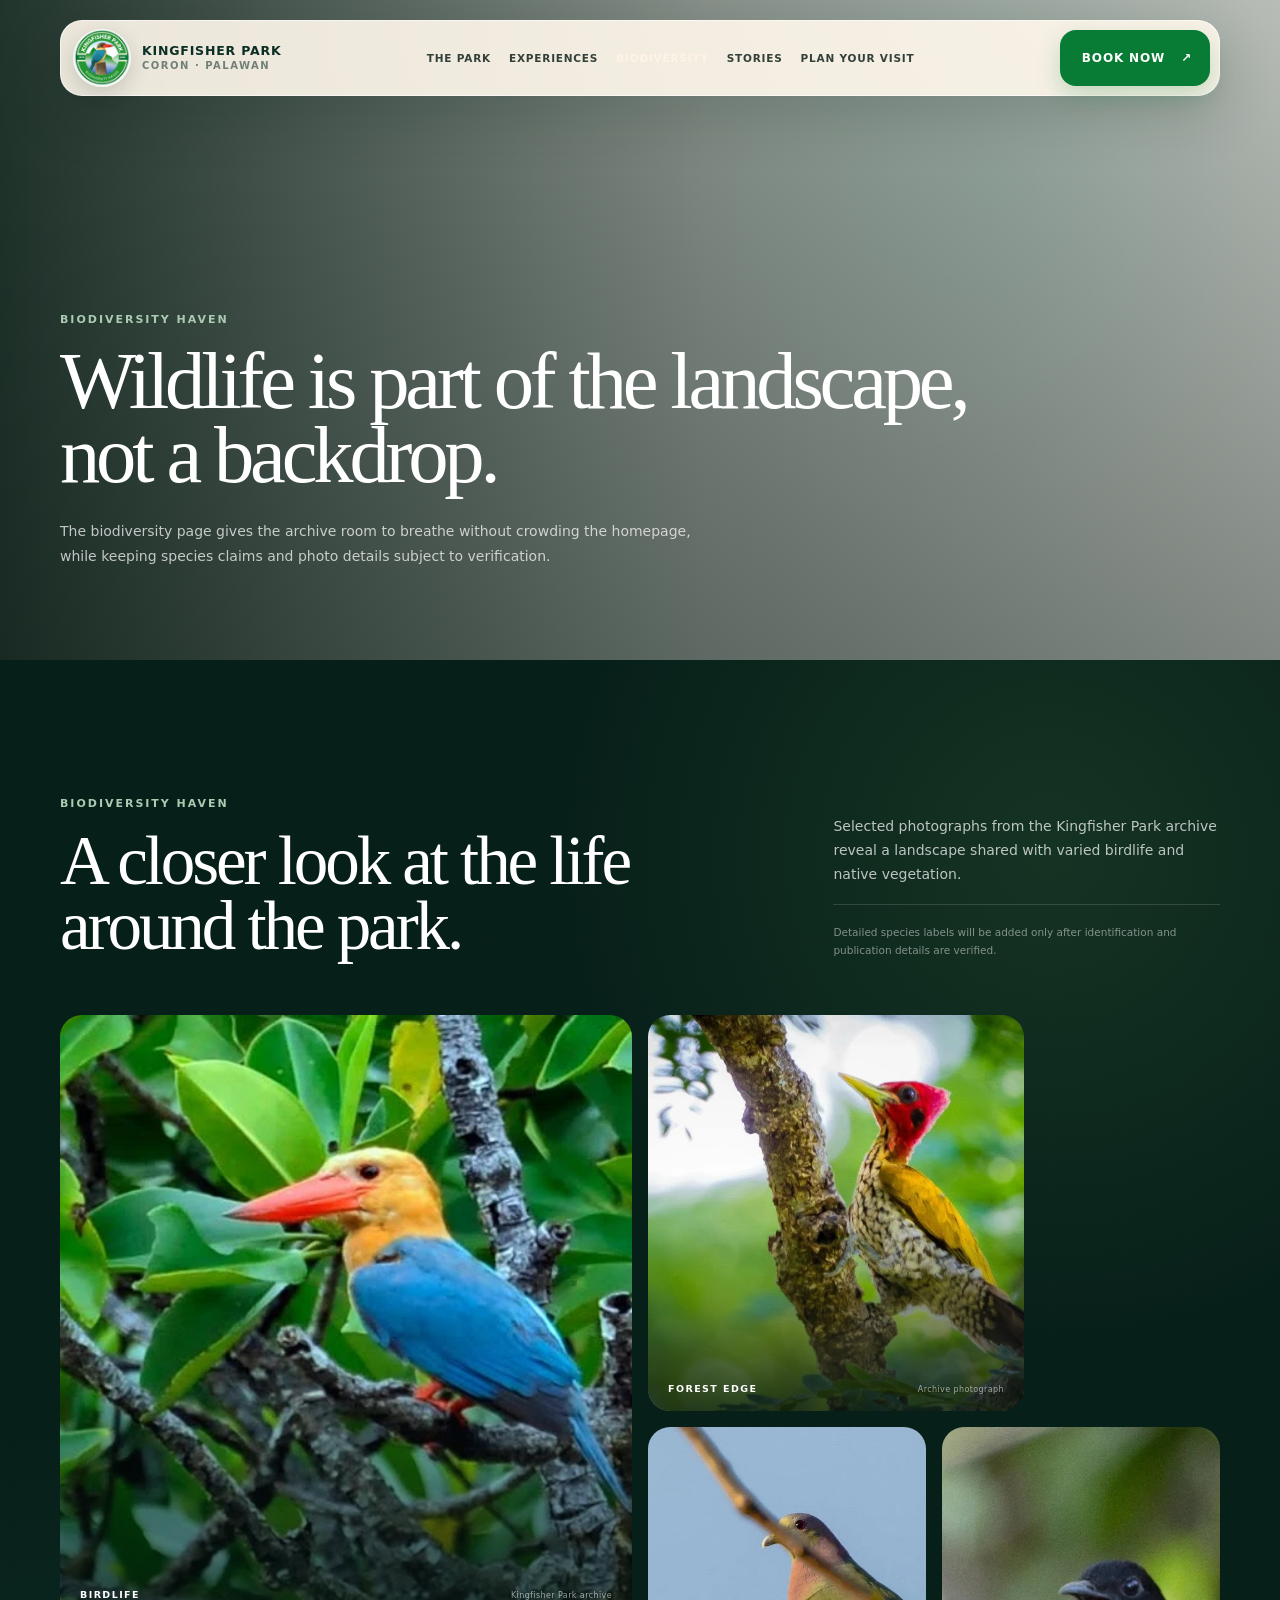
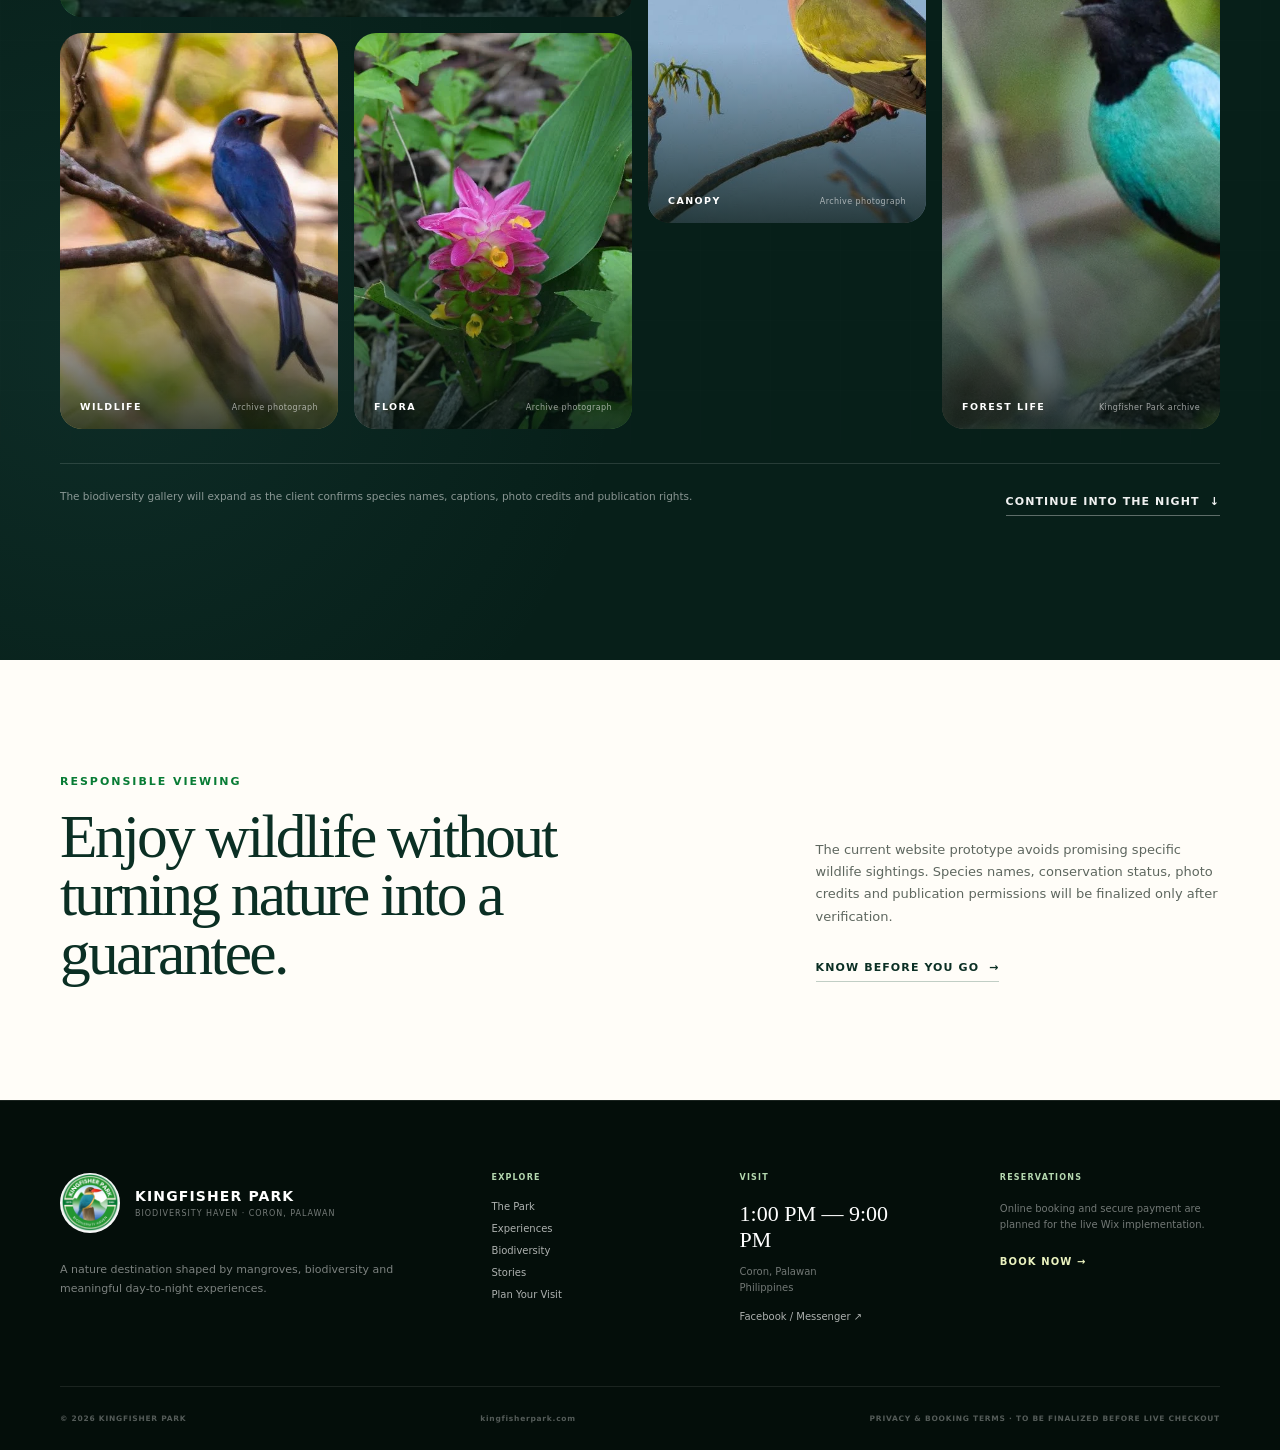
==== biodiversity.html @ 74ca5fa3 "Add files via upload Add Living Light hero and multi-page website structure" ====
<!doctype html>
<html lang="en">
<head>
  <meta charset="utf-8">
  <meta name="viewport" content="width=device-width, initial-scale=1">
  <meta name="theme-color" content="#0b2f24">
  <meta name="description" content="Explore authentic biodiversity photographs from the Kingfisher Park archive and learn how the website will present wildlife responsibly.">
  <title>Biodiversity — Kingfisher Park</title>
  <link rel="stylesheet" href="css/styles.css">
</head>
<body>
  <a class="skip-link" href="#main-content">Skip to main content</a>

  <header class="site-header" id="site-header">
    <div class="header-shell">
      <a class="brand" href="index.html" aria-label="Kingfisher Park home">
        <img
          class="brand-logo"
          src="assets/logo/kingfisher-park-logo-512.webp"
          alt=""
          width="512"
          height="512"
        >
        <span class="brand-copy">
          <strong>KINGFISHER PARK</strong>
          <small>CORON · PALAWAN</small>
        </span>
      </a>

      <nav class="desktop-nav" aria-label="Primary navigation">
        <a href="the-park.html">THE PARK</a>
        <a href="experiences.html">EXPERIENCES</a>
        <a href="biodiversity.html" aria-current="page">BIODIVERSITY</a>
        <a href="stories.html">STORIES</a>
        <a href="plan-your-visit.html">PLAN YOUR VISIT</a>
      </nav>

      <a class="header-book" href="booking.html">
        <span>BOOK NOW</span>
        <span aria-hidden="true">↗</span>
      </a>

      <button
        class="menu-toggle"
        type="button"
        aria-expanded="false"
        aria-controls="mobile-menu"
        aria-label="Open navigation menu"
      >
        <span></span><span></span>
      </button>
    </div>

    <div class="mobile-menu" id="mobile-menu" hidden>
      <nav aria-label="Mobile navigation">
        <a href="the-park.html">THE PARK</a>
        <a href="experiences.html">EXPERIENCES</a>
        <a href="biodiversity.html" aria-current="page">BIODIVERSITY</a>
        <a href="stories.html">STORIES</a>
        <a href="plan-your-visit.html">PLAN YOUR VISIT</a>
        <a class="mobile-book" href="booking.html">BOOK NOW <span aria-hidden="true">↗</span></a>
      </nav>
    </div>
  </header>

  <main id="main-content">
    <section class="subpage-hero subpage-hero-biodiversity" style="--subpage-image: url('assets/images/biodiversity/birdlife-01.webp')">
      <div class="subpage-hero-shade" aria-hidden="true"></div>
      <div class="page-width subpage-hero-inner">
        <span class="section-kicker section-kicker-light">BIODIVERSITY HAVEN</span>
        <h1>Wildlife is part of the landscape, not a backdrop.</h1>
        <p>The biodiversity page gives the archive room to breathe without crowding the homepage, while keeping species claims and photo details subject to verification.</p>
      </div>
    </section>


    <section class="biodiversity" id="biodiversity" aria-labelledby="biodiversity-title">
      <div class="page-width">
        <div class="biodiversity-head">
          <div>
            <span class="section-kicker section-kicker-light">BIODIVERSITY HAVEN</span>
            <h2 id="biodiversity-title">A closer look at the life around the park.</h2>
          </div>
          <div class="biodiversity-intro">
            <p>
              Selected photographs from the Kingfisher Park archive reveal a landscape
              shared with varied birdlife and native vegetation.
            </p>
            <p class="verification-note">
              Detailed species labels will be added only after identification and publication
              details are verified.
            </p>
          </div>
        </div>

        <div class="bio-gallery">
          <figure class="bio-card bio-card-large">
            <img src="assets/images/biodiversity/birdlife-01.webp" alt="Colorful bird photographed at Kingfisher Park" loading="lazy" width="720" height="479">
            <figcaption><span>BIRDLIFE</span><small>Kingfisher Park archive</small></figcaption>
          </figure>

          <figure class="bio-card">
            <img src="assets/images/biodiversity/birdlife-02.webp" alt="Woodpecker photographed in the Kingfisher Park archive" loading="lazy" width="960" height="640">
            <figcaption><span>FOREST EDGE</span><small>Archive photograph</small></figcaption>
          </figure>

          <figure class="bio-card">
            <img src="assets/images/biodiversity/birdlife-03.webp" alt="Green bird perched on a branch in the Kingfisher Park archive" loading="lazy" width="960" height="640">
            <figcaption><span>CANOPY</span><small>Archive photograph</small></figcaption>
          </figure>

          <figure class="bio-card bio-card-tall">
            <img src="assets/images/biodiversity/birdlife-04.webp" alt="Brightly colored bird photographed near the forest floor in the Kingfisher Park archive" loading="lazy" width="1200" height="799">
            <figcaption><span>FOREST LIFE</span><small>Kingfisher Park archive</small></figcaption>
          </figure>

          <figure class="bio-card">
            <img src="assets/images/biodiversity/birdlife-05.webp" alt="Dark blue bird perched on a branch in the Kingfisher Park archive" loading="lazy" width="960" height="640">
            <figcaption><span>WILDLIFE</span><small>Archive photograph</small></figcaption>
          </figure>

          <figure class="bio-card">
            <img src="assets/images/biodiversity/flora-01.webp" alt="Pink flowering plant photographed in the Kingfisher Park archive" loading="lazy" width="445" height="720">
            <figcaption><span>FLORA</span><small>Archive photograph</small></figcaption>
          </figure>
        </div>

        <div class="bio-footer">
          <p>
            The biodiversity gallery will expand as the client confirms species names,
            captions, photo credits and publication rights.
          </p>
          <a class="text-link light-link" href="#after-dark">
            CONTINUE INTO THE NIGHT
            <span aria-hidden="true">↓</span>
          </a>
        </div>
      </div>
    </section>
    <section class="page-bridge">
      <div class="page-width page-bridge-grid">
        <div>
          <span class="section-kicker">RESPONSIBLE VIEWING</span>
          <h2>Enjoy wildlife without turning nature into a guarantee.</h2>
        </div>
        <div>
          <p>
            The current website prototype avoids promising specific wildlife sightings.
            Species names, conservation status, photo credits and publication permissions
            will be finalized only after verification.
          </p>
          <a class="text-link" href="plan-your-visit.html#know-before">KNOW BEFORE YOU GO <span aria-hidden="true">→</span></a>
        </div>
      </div>
    </section>

  </main>

  <a class="mobile-sticky-book" href="booking.html" aria-label="Book a Kingfisher Park experience">
    <span>
      <small>OPEN 1:00 PM — 9:00 PM</small>
      <strong>BOOK YOUR EXPERIENCE</strong>
    </span>
    <span class="mobile-sticky-arrow" aria-hidden="true">→</span>
  </a>

  <footer class="site-footer">
    <div class="page-width footer-grid">
      <div class="footer-brand">
        <a class="footer-logo-lockup" href="index.html" aria-label="Kingfisher Park home">
          <img src="assets/logo/kingfisher-park-logo-512.webp" alt="" width="512" height="512">
          <span>
            <strong>KINGFISHER PARK</strong>
            <small>BIODIVERSITY HAVEN · CORON, PALAWAN</small>
          </span>
        </a>
        <p>
          A nature destination shaped by mangroves, biodiversity and meaningful day-to-night experiences.
        </p>
      </div>

      <nav class="footer-nav" aria-label="Footer navigation">
        <span>EXPLORE</span>
        <a href="the-park.html">The Park</a>
        <a href="experiences.html">Experiences</a>
        <a href="biodiversity.html">Biodiversity</a>
        <a href="stories.html">Stories</a>
        <a href="plan-your-visit.html">Plan Your Visit</a>
      </nav>

      <div class="footer-visit">
        <span>VISIT</span>
        <strong>1:00 PM — 9:00 PM</strong>
        <p>Coron, Palawan<br>Philippines</p>
        <a href="https://web.facebook.com/KingfisherPark" target="_blank" rel="noopener noreferrer">
          Facebook / Messenger ↗
        </a>
      </div>

      <div class="footer-book">
        <span>RESERVATIONS</span>
        <p>Online booking and secure payment are planned for the live Wix implementation.</p>
        <a class="footer-book-link" href="booking.html">BOOK NOW →</a>
      </div>
    </div>

    <div class="page-width footer-bottom">
      <span>© 2026 KINGFISHER PARK</span>
      <span>kingfisherpark.com</span>
      <span>PRIVACY &amp; BOOKING TERMS · TO BE FINALIZED BEFORE LIVE CHECKOUT</span>
    </div>
  </footer>

  <div class="prototype-toast" id="prototype-toast" role="status" aria-live="polite" aria-atomic="true"></div>

  <script src="js/main.js"></script>
</body>
</html>
---- css/styles.css ----
/*
  KINGFISHER PARK — HOMEPAGE V3
  Approved V1 foundation + Living Landscape + Biodiversity + Day-to-Night
  Supporting visual system is provisional pending client review.
*/

:root {
  --brand-green: #24963a;
  --brand-green-deep: #087c35;
  --brand-blue: #2e87a6;
  --brand-beak: #f04a27;
  --brand-cream: #fff3e4;

  --forest-950: #071f19;
  --forest-900: #0b2f24;
  --forest-800: #114733;
  --forest-700: #175d3f;
  --moss-500: #66a95d;
  --teal-500: #4aa3a2;
  --night-950: #07121a;
  --night-900: #0a1d29;

  --ivory-50: #fffdf8;
  --ivory-100: #f8f1e7;
  --sand-200: #eadfce;
  --ink: #142019;
  --ink-soft: #5e675f;
  --white: #ffffff;

  --page: min(1440px, calc(100vw - 96px));
  --header-top: 20px;
  --header-height: 76px;
  --radius-lg: 28px;
  --radius-md: 20px;
  --radius-sm: 12px;

  --font-display: Georgia, "Times New Roman", serif;
  --font-ui: Inter, ui-sans-serif, system-ui, -apple-system, BlinkMacSystemFont, "Segoe UI", sans-serif;
}

* {
  box-sizing: border-box;
}

html {
  scroll-behavior: smooth;
  background: var(--ivory-50);
}

body {
  margin: 0;
  color: var(--ink);
  background: var(--ivory-50);
  font-family: var(--font-ui);
  -webkit-font-smoothing: antialiased;
  text-rendering: optimizeLegibility;
}

body.menu-open {
  overflow: hidden;
}

img {
  display: block;
  max-width: 100%;
}

a {
  color: inherit;
  text-decoration: none;
}

button,
a {
  -webkit-tap-highlight-color: transparent;
}

button {
  font: inherit;
}

::selection {
  color: var(--white);
  background: var(--brand-green-deep);
}

.skip-link {
  position: fixed;
  z-index: 9999;
  top: 12px;
  left: 12px;
  padding: 12px 16px;
  color: var(--white);
  background: var(--forest-950);
  border-radius: 8px;
  transform: translateY(-150%);
  transition: transform 180ms ease;
}

.skip-link:focus {
  transform: translateY(0);
}

.page-width {
  width: var(--page);
  margin-inline: auto;
}

/* Header */
.site-header {
  position: fixed;
  z-index: 1000;
  top: var(--header-top);
  left: 0;
  right: 0;
  pointer-events: none;
}

.header-shell {
  width: var(--page);
  min-height: var(--header-height);
  margin-inline: auto;
  display: grid;
  grid-template-columns: auto 1fr auto;
  align-items: center;
  gap: 26px;
  padding: 8px 9px 8px 12px;
  background: rgba(255, 248, 236, 0.91);
  border: 1px solid rgba(255, 255, 255, 0.62);
  border-radius: 22px;
  box-shadow: 0 18px 56px rgba(3, 26, 17, 0.18);
  backdrop-filter: blur(18px) saturate(1.12);
  -webkit-backdrop-filter: blur(18px) saturate(1.12);
  pointer-events: auto;
  transition:
    min-height 240ms ease,
    background-color 240ms ease,
    box-shadow 240ms ease,
    transform 240ms ease;
}

.site-header.is-scrolled .header-shell {
  min-height: 66px;
  background: rgba(255, 250, 241, 0.96);
  box-shadow: 0 12px 42px rgba(3, 26, 17, 0.16);
}

.brand {
  min-width: 236px;
  display: inline-flex;
  align-items: center;
  gap: 11px;
}

.brand-logo {
  width: 58px;
  height: 58px;
  flex: 0 0 58px;
  object-fit: cover;
  border-radius: 50%;
  box-shadow: 0 7px 20px rgba(3, 30, 19, 0.16);
  transition: width 240ms ease, height 240ms ease, flex-basis 240ms ease;
}

.site-header.is-scrolled .brand-logo {
  width: 50px;
  height: 50px;
  flex-basis: 50px;
}

.brand-copy {
  display: grid;
  gap: 3px;
  line-height: 1;
}

.brand-copy strong {
  font-size: 14px;
  letter-spacing: 0.065em;
  color: var(--forest-900);
}

.brand-copy small {
  font-size: 10px;
  font-weight: 700;
  letter-spacing: 0.15em;
  color: #718077;
}

.desktop-nav {
  display: flex;
  justify-content: center;
  align-items: center;
  gap: clamp(19px, 1.8vw, 34px);
}

.desktop-nav a {
  position: relative;
  padding: 12px 0;
  color: #334039;
  font-size: 11.5px;
  font-weight: 760;
  letter-spacing: 0.075em;
  white-space: nowrap;
}

.desktop-nav a::after {
  content: "";
  position: absolute;
  left: 0;
  right: 100%;
  bottom: 6px;
  height: 1.5px;
  background: var(--brand-beak);
  transition: right 180ms ease;
}

.desktop-nav a:hover::after,
.desktop-nav a:focus-visible::after {
  right: 0;
}

.header-book {
  min-width: 158px;
  height: 56px;
  display: inline-flex;
  align-items: center;
  justify-content: center;
  gap: 16px;
  padding-inline: 22px 18px;
  color: var(--white);
  background: var(--brand-green-deep);
  border-radius: 16px;
  box-shadow: 0 10px 24px rgba(8, 124, 53, 0.22);
  font-size: 12px;
  font-weight: 820;
  letter-spacing: 0.07em;
  transition: background-color 180ms ease, transform 180ms ease;
}

.header-book:hover,
.header-book:focus-visible {
  background: var(--brand-beak);
  transform: translateY(-1px);
}

.menu-toggle {
  display: none;
  width: 48px;
  height: 48px;
  border: 0;
  border-radius: 14px;
  background: var(--forest-900);
  cursor: pointer;
}

.menu-toggle span {
  width: 19px;
  height: 1.5px;
  display: block;
  margin: 5px auto;
  background: var(--white);
  transition: transform 180ms ease;
}

.menu-toggle[aria-expanded="true"] span:first-child {
  transform: translateY(3.25px) rotate(45deg);
}

.menu-toggle[aria-expanded="true"] span:last-child {
  transform: translateY(-3.25px) rotate(-45deg);
}

.mobile-menu {
  width: min(560px, calc(100vw - 32px));
  margin: 10px auto 0;
  padding: 12px;
  background: rgba(255, 250, 241, 0.98);
  border: 1px solid rgba(255,255,255,.72);
  border-radius: 22px;
  box-shadow: 0 20px 60px rgba(2, 24, 16, 0.25);
  pointer-events: auto;
}

.mobile-menu nav {
  display: grid;
}

.mobile-menu a {
  padding: 15px 14px;
  border-bottom: 1px solid rgba(20, 32, 25, 0.09);
  color: var(--forest-900);
  font-size: 13px;
  font-weight: 770;
  letter-spacing: .07em;
}

.mobile-menu .mobile-book {
  margin-top: 10px;
  border: 0;
  border-radius: 14px;
  color: var(--white);
  background: var(--brand-green-deep);
  text-align: center;
}

/* Hero */
.hero {
  position: relative;
  min-height: 100svh;
  height: max(760px, 100svh);
  overflow: hidden;
  isolation: isolate;
  color: var(--white);
  background: var(--forest-950);
}

.hero-photo,
.hero-wash,
.hero-vignette,
.firefly-canvas {
  position: absolute;
  inset: 0;
}

.hero-photo {
  z-index: -5;
  background-image: url("../assets/images/hero/mangrove-aerial.webp");
  background-position: center 45%;
  background-size: cover;
  transform: scale(1.012);
  filter: saturate(.82) brightness(.69) contrast(1.06);
}

.hero-wash {
  z-index: -4;
  background:
    radial-gradient(circle at 81% 42%, rgba(55, 120, 85, .10) 0%, transparent 37%),
    linear-gradient(90deg, rgba(4, 25, 18, .94) 0%, rgba(5, 31, 22, .82) 30%, rgba(6, 35, 27, .50) 55%, rgba(7, 24, 29, .30) 100%),
    linear-gradient(0deg, rgba(4, 16, 18, .66) 0%, rgba(4, 21, 18, .06) 48%, rgba(4, 20, 16, .20) 100%),
    linear-gradient(125deg, rgba(9, 63, 42, .15), rgba(6, 19, 34, .46));
}

.firefly-canvas {
  z-index: -3;
  width: 100%;
  height: 100%;
  pointer-events: none;
}

.hero-vignette {
  z-index: -2;
  background:
    radial-gradient(ellipse at center, transparent 52%, rgba(2, 13, 11, .18) 100%),
    linear-gradient(180deg, rgba(0,0,0,.12), transparent 23%, transparent 70%, rgba(2,14,13,.26));
  pointer-events: none;
}

.hero-content {
  position: relative;
  z-index: 2;
  min-height: inherit;
  display: grid;
  grid-template-columns: minmax(0, 860px) auto;
  align-items: center;
  gap: 60px;
  padding-top: 124px;
  padding-bottom: 120px;
}

.hero-copy {
  max-width: 880px;
}

.eyebrow,
.section-kicker {
  margin: 0;
  display: inline-flex;
  align-items: center;
  gap: 10px;
  font-size: 11px;
  font-weight: 820;
  letter-spacing: .18em;
}

.eyebrow {
  margin-bottom: 28px;
  color: rgba(255, 255, 255, .79);
}

.eyebrow-dot {
  width: 7px;
  height: 7px;
  border-radius: 50%;
  background: #e8f48f;
  box-shadow: 0 0 18px rgba(225, 247, 113, .75);
}

.hero h1 {
  margin: 0;
  max-width: 850px;
  color: var(--white);
  font-family: var(--font-display);
  font-size: clamp(68px, 7.2vw, 118px);
  font-weight: 400;
  line-height: .90;
  letter-spacing: -.055em;
  text-wrap: balance;
}

.hero-lede {
  max-width: 625px;
  margin: 30px 0 0;
  color: rgba(255, 255, 255, .79);
  font-size: 17px;
  line-height: 1.65;
}

.hero-actions {
  margin-top: 36px;
  display: flex;
  align-items: center;
  gap: 28px;
  flex-wrap: wrap;
}

.button {
  min-height: 58px;
  display: inline-flex;
  align-items: center;
  justify-content: center;
  gap: 18px;
  padding: 0 24px;
  border-radius: 14px;
  font-size: 12px;
  font-weight: 830;
  letter-spacing: .075em;
  transition: transform 180ms ease, background-color 180ms ease, box-shadow 180ms ease;
}

.button-primary {
  color: var(--forest-950);
  background: var(--brand-cream);
  box-shadow: 0 12px 30px rgba(0, 0, 0, .16);
}

.button-primary:hover,
.button-primary:focus-visible {
  color: var(--white);
  background: var(--brand-beak);
  transform: translateY(-2px);
  box-shadow: 0 16px 36px rgba(0, 0, 0, .20);
}

.text-link {
  display: inline-flex;
  align-items: center;
  gap: 10px;
  color: var(--forest-900);
  font-size: 11px;
  font-weight: 850;
  letter-spacing: .10em;
  border-bottom: 1px solid rgba(17, 71, 51, .26);
  padding: 7px 0;
}

.light-link {
  color: rgba(255,255,255,.94);
  border-color: rgba(255,255,255,.35);
}

.text-link:hover,
.text-link:focus-visible {
  color: var(--brand-beak);
  border-color: currentColor;
}

.hero-side-note {
  justify-self: end;
  align-self: end;
  margin-bottom: 62px;
  display: flex;
  align-items: center;
  gap: 14px;
  writing-mode: vertical-rl;
  transform: rotate(180deg);
  color: rgba(255,255,255,.66);
  font-size: 9px;
  font-weight: 820;
  letter-spacing: .20em;
}

.side-line {
  width: 1px;
  height: 54px;
  background: rgba(255,255,255,.30);
}

.hero-scroll {
  position: absolute;
  z-index: 2;
  left: 48px;
  bottom: 34px;
  display: flex;
  align-items: center;
  gap: 15px;
  color: rgba(255,255,255,.53);
  font-size: 9px;
  font-weight: 800;
  letter-spacing: .18em;
}

.hero-scroll i {
  width: 48px;
  height: 1px;
  background: rgba(255,255,255,.35);
}

/* Visit snapshot */
.visit-glance {
  position: relative;
  z-index: 5;
  background: var(--ivory-50);
  padding: 0 0 104px;
}

.glance-shell {
  margin-top: -54px;
  position: relative;
  display: grid;
  grid-template-columns: minmax(260px, .85fr) 2.4fr;
  gap: 56px;
  padding: 42px 46px;
  background: rgba(255, 250, 241, .98);
  border: 1px solid rgba(17, 71, 51, .10);
  border-radius: var(--radius-lg);
  box-shadow: 0 24px 68px rgba(14, 45, 30, .10);
}

.section-kicker {
  color: var(--brand-green-deep);
}

.glance-heading h2,
.section-intro h2 {
  margin: 12px 0 0;
  font-family: var(--font-display);
  font-weight: 400;
  letter-spacing: -.035em;
}

.glance-heading h2 {
  font-size: clamp(36px, 3.2vw, 54px);
  line-height: .98;
}

.glance-grid {
  margin: 0;
  display: grid;
  grid-template-columns: repeat(4, 1fr);
  align-items: stretch;
}

.glance-item {
  min-width: 0;
  padding: 7px 26px;
  border-left: 1px solid rgba(20, 32, 25, .11);
}

.glance-item:first-child {
  border-left: 0;
}

.glance-item dt {
  margin-bottom: 13px;
  color: #778178;
  font-size: 9px;
  font-weight: 840;
  letter-spacing: .17em;
}

.glance-item dd {
  margin: 0 0 8px;
  color: var(--forest-900);
  font-family: var(--font-display);
  font-size: 23px;
  line-height: 1.06;
}

.glance-item span {
  display: block;
  color: #7b847c;
  font-size: 10.5px;
  line-height: 1.45;
}

/* Experiences */
.experiences {
  padding: 116px 0 124px;
  background:
    radial-gradient(circle at 91% 8%, rgba(70, 154, 105, .11), transparent 24%),
    var(--ivory-100);
}

.section-intro {
  display: grid;
  grid-template-columns: 1.35fr .65fr;
  gap: 80px;
  align-items: end;
  margin-bottom: 58px;
}

.section-intro h2 {
  font-size: clamp(54px, 5.2vw, 82px);
  line-height: .94;
}

.section-intro > p {
  margin: 0 0 6px;
  max-width: 470px;
  color: var(--ink-soft);
  font-size: 15px;
  line-height: 1.72;
}

.experience-grid {
  display: grid;
  grid-template-columns: repeat(2, minmax(0, 1fr));
  gap: 24px;
}

.experience-card {
  overflow: hidden;
  display: grid;
  grid-template-columns: minmax(0, .95fr) minmax(280px, 1.05fr);
  min-height: 440px;
  background: var(--ivory-50);
  border: 1px solid rgba(17, 71, 51, .09);
  border-radius: 24px;
  box-shadow: 0 16px 45px rgba(31, 57, 42, .06);
  transition: transform 240ms ease, box-shadow 240ms ease;
}

.experience-card:hover {
  transform: translateY(-3px);
  box-shadow: 0 24px 52px rgba(31, 57, 42, .10);
}

.experience-media {
  position: relative;
  min-height: 100%;
  overflow: hidden;
  background: var(--forest-900);
}

.experience-media::after {
  content: "";
  position: absolute;
  inset: 0;
  background: linear-gradient(180deg, rgba(5, 26, 19, .06), rgba(5, 26, 19, .24));
  pointer-events: none;
}

.experience-media img {
  width: 100%;
  height: 100%;
  object-fit: cover;
  transition: transform 700ms cubic-bezier(.2,.72,.16,1);
}

.experience-card:hover .experience-media img {
  transform: scale(1.035);
}

.card-index,
.card-badge {
  position: absolute;
  z-index: 2;
  top: 18px;
  color: var(--white);
  font-size: 9px;
  font-weight: 840;
  letter-spacing: .14em;
  text-shadow: 0 2px 14px rgba(0,0,0,.35);
}

.card-index {
  left: 18px;
}

.card-badge {
  right: 18px;
  padding: 8px 9px;
  border: 1px solid rgba(255,255,255,.40);
  border-radius: 999px;
  background: rgba(6, 32, 24, .28);
  backdrop-filter: blur(8px);
}

.experience-copy {
  min-width: 0;
  display: flex;
  flex-direction: column;
  padding: 34px 34px 28px;
}

.experience-topline {
  display: grid;
  grid-template-columns: minmax(0, 1fr) auto;
  gap: 20px;
  align-items: start;
}

.experience-topline h3 {
  margin: 0;
  max-width: 330px;
  color: var(--forest-900);
  font-family: var(--font-display);
  font-size: clamp(29px, 2.25vw, 39px);
  font-weight: 400;
  line-height: .98;
  letter-spacing: -.025em;
}

.price {
  margin: 2px 0 0;
  color: var(--brand-green-deep);
  font-size: 16px;
  font-weight: 860;
  white-space: nowrap;
}

.price span {
  display: block;
  margin-top: 3px;
  color: #8a918b;
  font-size: 9px;
  font-weight: 740;
  letter-spacing: .06em;
  text-align: right;
}

.experience-copy > p:not(.condition) {
  margin: 24px 0 0;
  color: var(--ink-soft);
  font-size: 14px;
  line-height: 1.66;
}

.condition {
  margin: 16px 0 0;
  padding-top: 15px;
  border-top: 1px solid rgba(20,32,25,.09);
  color: #798179;
  font-size: 10.5px;
  line-height: 1.55;
}

.card-actions {
  margin-top: auto;
  padding-top: 24px;
  display: flex;
  align-items: center;
  justify-content: space-between;
  gap: 22px;
}

.book-text {
  appearance: none;
  border: 0;
  border-bottom: 1px solid rgba(240, 74, 39, .35);
  padding: 7px 0;
  color: var(--brand-beak);
  background: transparent;
  cursor: pointer;
  font-size: 11px;
  font-weight: 870;
  letter-spacing: .10em;
}

.book-text:hover,
.book-text:focus-visible {
  color: var(--forest-900);
  border-color: currentColor;
}

.experience-footer {
  margin-top: 32px;
  padding-top: 24px;
  display: flex;
  justify-content: space-between;
  align-items: flex-start;
  gap: 30px;
  border-top: 1px solid rgba(17, 71, 51, .14);
}

.experience-footer p {
  margin: 0;
  max-width: 760px;
  color: #6b746c;
  font-size: 11px;
  line-height: 1.65;
}

.experience-footer strong {
  color: var(--forest-900);
}

.experience-footer > span {
  color: #929992;
  font-size: 9px;
  font-weight: 820;
  letter-spacing: .13em;
}



/* -------------------------------------------------
   Stage 2 — Living Landscape
-------------------------------------------------- */
.living-landscape {
  position: relative;
  overflow: hidden;
  padding: 132px 0 138px;
  background:
    radial-gradient(circle at 76% 22%, rgba(74,163,162,.10), transparent 30%),
    var(--ivory-50);
}

.living-landscape::before {
  content: "";
  position: absolute;
  width: 520px;
  height: 520px;
  left: -260px;
  top: 90px;
  border: 1px solid rgba(8,124,53,.12);
  border-radius: 50%;
  box-shadow:
    0 0 0 70px rgba(8,124,53,.025),
    0 0 0 140px rgba(8,124,53,.018);
  pointer-events: none;
}

.landscape-grid {
  position: relative;
  display: grid;
  grid-template-columns: minmax(0, .88fr) minmax(520px, 1.12fr);
  gap: clamp(56px, 7vw, 118px);
  align-items: center;
}

.landscape-copy h2 {
  max-width: 690px;
  margin: 18px 0 0;
  color: var(--forest-900);
  font-family: var(--font-display);
  font-size: clamp(54px, 5vw, 82px);
  font-weight: 400;
  line-height: .94;
  letter-spacing: -.045em;
}

.landscape-lede {
  max-width: 610px;
  margin: 34px 0 0;
  color: var(--ink-soft);
  font-size: 16px;
  line-height: 1.72;
}

.landscape-notes {
  margin-top: 44px;
  border-top: 1px solid rgba(20,32,25,.12);
}

.landscape-notes > div {
  display: grid;
  grid-template-columns: 42px 132px 1fr;
  gap: 16px;
  align-items: baseline;
  padding: 18px 0;
  border-bottom: 1px solid rgba(20,32,25,.10);
}

.landscape-notes span {
  color: var(--brand-beak);
  font-size: 9px;
  font-weight: 900;
  letter-spacing: .14em;
}

.landscape-notes strong {
  color: var(--forest-900);
  font-size: 10px;
  letter-spacing: .13em;
}

.landscape-notes p {
  margin: 0;
  color: #727b73;
  font-size: 11px;
  line-height: 1.55;
}

.landscape-link {
  margin-top: 32px;
}

.landscape-visual {
  position: relative;
  margin: 0;
  min-height: 650px;
  border-radius: 32px;
  overflow: hidden;
  background: var(--forest-900);
  box-shadow: 0 32px 80px rgba(9,46,33,.17);
}

.landscape-visual::after {
  content: "";
  position: absolute;
  inset: 0;
  background:
    linear-gradient(180deg, transparent 45%, rgba(5,28,20,.46)),
    linear-gradient(90deg, rgba(7,40,28,.05), transparent 58%);
  pointer-events: none;
}

.landscape-visual img {
  width: 100%;
  height: 100%;
  min-height: 650px;
  object-fit: cover;
  transition: transform 1100ms cubic-bezier(.2,.72,.16,1);
}

.landscape-visual:hover img {
  transform: scale(1.025);
}

.landscape-visual figcaption {
  position: absolute;
  z-index: 2;
  left: 26px;
  right: 26px;
  bottom: 24px;
  display: flex;
  justify-content: space-between;
  gap: 24px;
  color: rgba(255,255,255,.88);
  font-size: 9px;
  font-weight: 850;
  letter-spacing: .14em;
}

/* -------------------------------------------------
   Stage 2 — Biodiversity
-------------------------------------------------- */
.biodiversity {
  position: relative;
  overflow: hidden;
  padding: 132px 0 144px;
  color: var(--white);
  background:
    radial-gradient(circle at 82% 12%, rgba(102,169,93,.15), transparent 28%),
    radial-gradient(circle at 8% 80%, rgba(74,163,162,.10), transparent 30%),
    var(--forest-950);
}

.biodiversity::after {
  content: "";
  position: absolute;
  inset: 0;
  opacity: .22;
  pointer-events: none;
  background-image:
    linear-gradient(rgba(255,255,255,.025) 1px, transparent 1px),
    linear-gradient(90deg, rgba(255,255,255,.025) 1px, transparent 1px);
  background-size: 70px 70px;
  mask-image: linear-gradient(to bottom, transparent, #000 20%, #000 82%, transparent);
}

.biodiversity > .page-width {
  position: relative;
  z-index: 1;
}

.section-kicker-light,
.section-kicker-night {
  color: #a9cbb2;
}

.biodiversity-head {
  display: grid;
  grid-template-columns: minmax(0, 1.15fr) minmax(330px, .65fr);
  gap: clamp(50px, 7vw, 110px);
  align-items: end;
  margin-bottom: 56px;
}

.biodiversity-head h2 {
  max-width: 800px;
  margin: 18px 0 0;
  color: var(--white);
  font-family: var(--font-display);
  font-size: clamp(55px, 5.4vw, 88px);
  font-weight: 400;
  line-height: .94;
  letter-spacing: -.045em;
}

.biodiversity-intro p {
  margin: 0;
  color: rgba(255,255,255,.72);
  font-size: 14px;
  line-height: 1.72;
}

.biodiversity-intro .verification-note {
  margin-top: 18px;
  padding-top: 18px;
  border-top: 1px solid rgba(255,255,255,.14);
  color: rgba(255,255,255,.48);
  font-size: 10.5px;
}

.bio-gallery {
  display: grid;
  grid-template-columns: repeat(12, 1fr);
  grid-auto-rows: 190px;
  gap: 16px;
}

.bio-card {
  position: relative;
  grid-column: span 4;
  grid-row: span 2;
  margin: 0;
  min-width: 0;
  overflow: hidden;
  border-radius: 22px;
  background: #102e25;
}

.bio-card-large {
  grid-column: span 6;
  grid-row: span 3;
}

.bio-card-tall {
  grid-column: span 3;
  grid-row: span 3;
}

.bio-card:nth-child(3) {
  grid-column: span 3;
}

.bio-card:nth-child(5),
.bio-card:nth-child(6) {
  grid-column: span 3;
}

.bio-card::after {
  content: "";
  position: absolute;
  inset: 0;
  background: linear-gradient(180deg, transparent 54%, rgba(3,20,15,.75));
  pointer-events: none;
}

.bio-card img {
  width: 100%;
  height: 100%;
  object-fit: cover;
  transition: transform 800ms cubic-bezier(.2,.72,.16,1), filter 400ms ease;
}

.bio-card:hover img {
  transform: scale(1.04);
  filter: saturate(1.06);
}

.bio-card figcaption {
  position: absolute;
  z-index: 2;
  left: 20px;
  right: 20px;
  bottom: 17px;
  display: flex;
  align-items: end;
  justify-content: space-between;
  gap: 16px;
}

.bio-card figcaption span {
  font-size: 9.5px;
  font-weight: 900;
  letter-spacing: .15em;
}

.bio-card figcaption small {
  color: rgba(255,255,255,.58);
  font-size: 8px;
  letter-spacing: .05em;
}

.bio-footer {
  margin-top: 34px;
  padding-top: 24px;
  display: flex;
  align-items: start;
  justify-content: space-between;
  gap: 40px;
  border-top: 1px solid rgba(255,255,255,.13);
}

.bio-footer p {
  max-width: 650px;
  margin: 0;
  color: rgba(255,255,255,.52);
  font-size: 10.5px;
  line-height: 1.65;
}

/* -------------------------------------------------
   Stage 2 — Day to Night
-------------------------------------------------- */
.after-dark {
  position: relative;
  overflow: hidden;
  min-height: 980px;
  padding: 150px 0 70px;
  color: var(--white);
  background: var(--night-950);
}

.after-dark::before {
  content: "";
  position: absolute;
  inset: 0;
  z-index: 0;
  background:
    linear-gradient(180deg, rgba(7,31,25,.96) 0%, rgba(7,18,26,.95) 28%, rgba(4,12,19,.98) 100%);
}

.night-sky {
  position: absolute;
  z-index: 0;
  inset: 0;
  opacity: .30;
  background:
    radial-gradient(circle at 73% 30%, rgba(74,163,162,.18), transparent 20%),
    radial-gradient(circle at 18% 72%, rgba(240,74,39,.08), transparent 20%);
}

.after-dark-inner {
  position: relative;
  z-index: 2;
  display: grid;
  grid-template-columns: minmax(390px, .78fr) minmax(620px, 1.22fr);
  gap: clamp(62px, 8vw, 130px);
  align-items: center;
}

.night-copy h2 {
  max-width: 680px;
  margin: 18px 0 0;
  font-family: var(--font-display);
  font-size: clamp(58px, 5.3vw, 88px);
  font-weight: 400;
  line-height: .93;
  letter-spacing: -.045em;
}

.night-copy > p {
  max-width: 610px;
  margin: 32px 0 0;
  color: rgba(255,255,255,.66);
  font-size: 14px;
  line-height: 1.78;
}

.night-points {
  margin-top: 38px;
  display: grid;
  gap: 14px;
}

.night-points > div {
  display: grid;
  grid-template-columns: 14px 1fr auto;
  gap: 12px;
  align-items: center;
  padding: 14px 0;
  border-top: 1px solid rgba(255,255,255,.12);
}

.night-points > div:last-child {
  border-bottom: 1px solid rgba(255,255,255,.12);
}

.night-dot {
  width: 7px;
  height: 7px;
  border-radius: 50%;
  background: #efff9a;
  box-shadow: 0 0 12px rgba(231,255,112,.82), 0 0 28px rgba(231,255,112,.28);
}

.night-dot-blue {
  background: #86f2ff;
  box-shadow: 0 0 12px rgba(94,224,255,.78), 0 0 28px rgba(94,224,255,.25);
}

.night-points strong {
  font-size: 9.5px;
  letter-spacing: .14em;
}

.night-points small {
  color: rgba(255,255,255,.45);
  font-size: 9px;
}

.button-night {
  margin-top: 34px;
  color: var(--night-950);
  background: var(--brand-cream);
  box-shadow: 0 12px 30px rgba(0,0,0,.18);
}

.button-night:hover,
.button-night:focus-visible {
  color: var(--white);
  background: var(--brand-beak);
}

.night-gallery {
  min-height: 680px;
  position: relative;
}

.night-frame {
  position: absolute;
  margin: 0;
  overflow: hidden;
  border: 1px solid rgba(255,255,255,.13);
  border-radius: 26px;
  background: #081722;
  box-shadow: 0 30px 80px rgba(0,0,0,.32);
}

.night-frame img {
  width: 100%;
  height: 100%;
  object-fit: cover;
}

.night-frame::after {
  content: "";
  position: absolute;
  inset: 0;
  background: linear-gradient(180deg, transparent 55%, rgba(3,10,16,.58));
  pointer-events: none;
}

.night-frame figcaption {
  position: absolute;
  z-index: 2;
  left: 17px;
  bottom: 15px;
  color: rgba(255,255,255,.78);
  font-size: 8px;
  font-weight: 850;
  letter-spacing: .16em;
}

.night-frame-main {
  width: 71%;
  height: 510px;
  top: 68px;
  right: 0;
}

.night-frame-sunset {
  z-index: 2;
  width: 34%;
  height: 410px;
  left: 0;
  top: 0;
  transform: rotate(-2.5deg);
}

.night-frame-boardwalk {
  z-index: 3;
  width: 51%;
  height: 265px;
  left: 16%;
  bottom: 0;
  transform: rotate(1.4deg);
}

.night-transition-note {
  position: relative;
  z-index: 2;
  margin-top: 100px;
  display: grid;
  grid-template-columns: auto 1fr auto 1fr auto;
  gap: 18px;
  align-items: center;
  color: rgba(255,255,255,.45);
  font-size: 8.5px;
  font-weight: 820;
  letter-spacing: .14em;
}

.night-transition-note i {
  height: 1px;
  background: linear-gradient(90deg, rgba(255,255,255,.11), rgba(255,255,255,.4), rgba(255,255,255,.11));
}



/* -------------------------------------------------
   Stage 3 — Conservation & Community
-------------------------------------------------- */
.community {
  position: relative;
  overflow: hidden;
  padding: 138px 0 150px;
  background:
    radial-gradient(circle at 12% 18%, rgba(95,157,73,.08), transparent 28%),
    #f1efe4;
}

.community::after {
  content: "";
  position: absolute;
  width: 620px;
  height: 620px;
  right: -300px;
  bottom: -290px;
  border: 1px solid rgba(10,116,51,.09);
  border-radius: 50%;
  box-shadow:
    0 0 0 80px rgba(10,116,51,.025),
    0 0 0 160px rgba(10,116,51,.015);
  pointer-events: none;
}

.community-grid {
  position: relative;
  z-index: 1;
  display: grid;
  grid-template-columns: minmax(420px, .78fr) minmax(650px, 1.22fr);
  gap: clamp(60px, 8vw, 132px);
  align-items: center;
}

.community-copy h2,
.stories-head h2,
.know-head h2,
.plan-heading h2,
.booking-copy h2 {
  margin: 18px 0 0;
  font-family: var(--font-display);
  font-weight: 400;
  letter-spacing: -.045em;
  line-height: .94;
}

.community-copy h2 {
  max-width: 720px;
  color: var(--forest-900);
  font-size: clamp(56px, 5vw, 82px);
}

.community-lede {
  max-width: 610px;
  margin: 34px 0 0;
  color: var(--ink-soft);
  font-size: 15px;
  line-height: 1.78;
}

.community-rule {
  max-width: 610px;
  margin: 36px 0 30px;
  padding: 18px 0;
  display: grid;
  grid-template-columns: 150px 1fr;
  gap: 22px;
  border-top: 1px solid rgba(20,32,25,.13);
  border-bottom: 1px solid rgba(20,32,25,.13);
}

.community-rule strong {
  color: var(--forest-900);
  font-size: 9px;
  letter-spacing: .14em;
}

.community-rule p {
  margin: 0;
  color: #6b756d;
  font-size: 10.5px;
  line-height: 1.62;
}

.community-collage {
  position: relative;
  min-height: 720px;
}

.community-photo {
  position: absolute;
  margin: 0;
  overflow: hidden;
  border-radius: 24px;
  background: var(--forest-900);
  box-shadow: 0 26px 70px rgba(22,43,31,.17);
}

.community-photo img {
  width: 100%;
  height: 100%;
  object-fit: cover;
}

.community-photo::after {
  content: "";
  position: absolute;
  inset: 0;
  background: linear-gradient(180deg, transparent 60%, rgba(5,28,20,.58));
  pointer-events: none;
}

.community-photo figcaption {
  position: absolute;
  z-index: 2;
  left: 17px;
  right: 17px;
  bottom: 15px;
  display: flex;
  justify-content: space-between;
  gap: 12px;
  color: rgba(255,255,255,.86);
  font-size: 8px;
  font-weight: 850;
  letter-spacing: .12em;
}

.community-photo figcaption small {
  color: rgba(255,255,255,.58);
  font-size: 8px;
  font-weight: 600;
}

.community-photo-main {
  z-index: 2;
  width: 47%;
  height: 560px;
  left: 0;
  top: 54px;
}

.community-photo-top {
  width: 58%;
  height: 300px;
  right: 0;
  top: 0;
}

.community-photo-bottom {
  z-index: 3;
  width: 62%;
  height: 330px;
  right: 4%;
  bottom: 0;
}

/* -------------------------------------------------
   Stage 3 — Stories & History
-------------------------------------------------- */
.stories {
  padding: 136px 0 148px;
  background: var(--ivory-50);
}

.stories-head {
  display: grid;
  grid-template-columns: minmax(0, 1.12fr) minmax(320px, .62fr);
  gap: clamp(50px, 8vw, 120px);
  align-items: end;
  margin-bottom: 58px;
}

.stories-head h2 {
  max-width: 820px;
  color: var(--forest-900);
  font-size: clamp(56px, 5vw, 84px);
}

.stories-head > p {
  margin: 0;
  color: var(--ink-soft);
  font-size: 14px;
  line-height: 1.72;
}

.story-grid {
  display: grid;
  grid-template-columns: repeat(3, minmax(0, 1fr));
  gap: 18px;
}

.story-card {
  overflow: hidden;
  border: 1px solid rgba(15,61,43,.10);
  border-radius: 24px;
  background: #fffdf8;
  box-shadow: 0 18px 45px rgba(22,43,31,.065);
}

.story-media {
  position: relative;
  height: 330px;
  overflow: hidden;
  background: #d8ddd5;
}

.story-media img {
  width: 100%;
  height: 100%;
  object-fit: cover;
  transition: transform 750ms cubic-bezier(.2,.72,.16,1);
}

.story-card:hover .story-media img {
  transform: scale(1.035);
}

.story-year {
  position: absolute;
  left: 16px;
  top: 16px;
  padding: 8px 10px;
  border: 1px solid rgba(255,255,255,.34);
  border-radius: 999px;
  color: #fff;
  background: rgba(7,38,28,.56);
  backdrop-filter: blur(10px);
  font-size: 8px;
  font-weight: 900;
  letter-spacing: .13em;
}

.story-copy {
  padding: 26px 24px 30px;
}

.story-copy > span {
  color: var(--brand-beak);
  font-size: 8.5px;
  font-weight: 900;
  letter-spacing: .14em;
}

.story-copy h3 {
  margin: 13px 0 0;
  color: var(--forest-900);
  font-family: var(--font-display);
  font-size: 31px;
  font-weight: 500;
  line-height: 1.02;
  letter-spacing: -.025em;
}

.story-copy p {
  margin: 18px 0 0;
  color: #6f776f;
  font-size: 11.5px;
  line-height: 1.68;
}

/* -------------------------------------------------
   Stage 3 — Know Before You Go
-------------------------------------------------- */
.know-before {
  padding: 134px 0 142px;
  color: var(--white);
  background:
    radial-gradient(circle at 86% 0%, rgba(90,168,151,.14), transparent 30%),
    var(--forest-950);
}

.know-head {
  display: grid;
  grid-template-columns: minmax(0, 1.08fr) minmax(310px, .62fr);
  gap: clamp(50px, 8vw, 120px);
  align-items: end;
  margin-bottom: 54px;
}

.know-head h2 {
  max-width: 820px;
  color: var(--white);
  font-size: clamp(55px, 5vw, 84px);
}

.know-head > p {
  margin: 0;
  color: rgba(255,255,255,.62);
  font-size: 14px;
  line-height: 1.72;
}

.visitor-rules {
  display: grid;
  grid-template-columns: repeat(3, minmax(0, 1fr));
  border-top: 1px solid rgba(255,255,255,.13);
  border-left: 1px solid rgba(255,255,255,.13);
}

.visitor-rule {
  position: relative;
  min-height: 260px;
  padding: 28px 26px;
  border-right: 1px solid rgba(255,255,255,.13);
  border-bottom: 1px solid rgba(255,255,255,.13);
}

.rule-number {
  color: rgba(255,255,255,.34);
  font-size: 8px;
  font-weight: 850;
  letter-spacing: .14em;
}

.rule-icon {
  margin-top: 34px;
  color: #dff291;
  font-size: 23px;
  line-height: 1;
}

.visitor-rule h3 {
  margin: 24px 0 0;
  font-family: var(--font-display);
  font-size: 25px;
  font-weight: 500;
  line-height: 1.05;
}

.visitor-rule p {
  margin: 16px 0 0;
  color: rgba(255,255,255,.55);
  font-size: 10.5px;
  line-height: 1.66;
}

/* -------------------------------------------------
   Stage 3 — Plan Your Visit
-------------------------------------------------- */
.plan-visit {
  padding: 136px 0 148px;
  background:
    radial-gradient(circle at 18% 6%, rgba(39,150,50,.07), transparent 25%),
    var(--ivory-50);
}

.plan-grid {
  display: grid;
  grid-template-columns: minmax(420px, .83fr) minmax(590px, 1.17fr);
  gap: clamp(64px, 8vw, 128px);
  align-items: start;
}

.plan-heading h2 {
  max-width: 760px;
  color: var(--forest-900);
  font-size: clamp(56px, 5vw, 84px);
}

.plan-heading > p {
  max-width: 620px;
  margin: 32px 0 0;
  color: var(--ink-soft);
  font-size: 14px;
  line-height: 1.75;
}

.plan-panel {
  padding: 10px 0 0;
}

.plan-list {
  margin: 0;
  border-top: 1px solid rgba(20,32,25,.13);
}

.plan-list > div {
  display: grid;
  grid-template-columns: 110px minmax(190px, .8fr) 1fr;
  gap: 18px;
  align-items: baseline;
  padding: 22px 0;
  border-bottom: 1px solid rgba(20,32,25,.11);
}

.plan-list dt {
  color: var(--brand-beak);
  font-size: 8.5px;
  font-weight: 900;
  letter-spacing: .14em;
}

.plan-list dd {
  margin: 0;
  color: var(--forest-900);
  font-family: var(--font-display);
  font-size: 24px;
  line-height: 1;
}

.plan-list span {
  color: #737d75;
  font-size: 10px;
  line-height: 1.55;
}

.plan-actions {
  margin-top: 32px;
  display: flex;
  align-items: center;
  gap: 26px;
  flex-wrap: wrap;
}

/* -------------------------------------------------
   Stage 3 — Booking CTA
-------------------------------------------------- */
.booking-cta {
  position: relative;
  overflow: hidden;
  padding: 142px 0 82px;
  color: var(--white);
  background: #061710;
}

.booking-glow {
  position: absolute;
  width: 720px;
  height: 720px;
  right: -140px;
  top: -300px;
  border-radius: 50%;
  background: radial-gradient(circle, rgba(216,246,102,.12), rgba(63,149,83,.05) 36%, transparent 68%);
  pointer-events: none;
}

.booking-shell {
  position: relative;
  z-index: 1;
  display: grid;
  grid-template-columns: minmax(420px, .78fr) minmax(600px, 1.22fr);
  gap: clamp(64px, 8vw, 128px);
  align-items: start;
}

.booking-copy h2 {
  max-width: 760px;
  color: var(--white);
  font-size: clamp(58px, 5.2vw, 88px);
}

.booking-copy > p {
  max-width: 640px;
  margin: 32px 0 0;
  color: rgba(255,255,255,.62);
  font-size: 14px;
  line-height: 1.76;
}

.button-booking-demo {
  margin-top: 34px;
  border: 0;
  color: #071a12;
  background: #eaf2bf;
}

.button-booking-demo:hover,
.button-booking-demo:focus-visible {
  color: var(--white);
  background: var(--brand-beak);
}

.booking-steps {
  margin: 0;
  padding: 0;
  list-style: none;
  border-top: 1px solid rgba(255,255,255,.14);
}

.booking-steps li {
  display: grid;
  grid-template-columns: 46px 150px 1fr;
  gap: 18px;
  align-items: baseline;
  padding: 23px 0;
  border-bottom: 1px solid rgba(255,255,255,.13);
}

.booking-steps span {
  color: #dff291;
  font-size: 8px;
  font-weight: 900;
  letter-spacing: .15em;
}

.booking-steps strong {
  font-size: 9px;
  letter-spacing: .14em;
}

.booking-steps small {
  color: rgba(255,255,255,.47);
  font-size: 10.5px;
}

.booking-demo-note {
  grid-column: 2;
  margin: 26px 0 0;
  color: rgba(255,255,255,.35);
  font-size: 8px;
  font-weight: 800;
  letter-spacing: .13em;
}

/* -------------------------------------------------
   Stage 3 — Footer
-------------------------------------------------- */
.site-footer {
  color: var(--white);
  background: #040e0a;
  border-top: 1px solid rgba(255,255,255,.09);
}

.footer-grid {
  display: grid;
  grid-template-columns: 1.45fr .7fr .75fr .9fr;
  gap: clamp(42px, 6vw, 94px);
  padding-top: 72px;
  padding-bottom: 64px;
}

.footer-logo-lockup {
  display: inline-flex;
  align-items: center;
  gap: 15px;
  color: inherit;
  text-decoration: none;
}

.footer-logo-lockup img {
  width: 60px;
  height: 60px;
  border-radius: 50%;
}

.footer-logo-lockup span {
  display: grid;
  gap: 5px;
}

.footer-logo-lockup strong {
  font-size: 14px;
  letter-spacing: .08em;
}

.footer-logo-lockup small {
  color: rgba(255,255,255,.45);
  font-size: 8px;
  letter-spacing: .12em;
}

.footer-brand > p {
  max-width: 410px;
  margin: 24px 0 0;
  color: rgba(255,255,255,.48);
  font-size: 11px;
  line-height: 1.7;
}

.footer-nav,
.footer-visit,
.footer-book {
  display: flex;
  flex-direction: column;
  align-items: flex-start;
  gap: 11px;
}

.footer-nav > span,
.footer-visit > span,
.footer-book > span {
  margin-bottom: 8px;
  color: #b5d8b0;
  font-size: 8px;
  font-weight: 900;
  letter-spacing: .15em;
}

.footer-nav a,
.footer-visit a {
  color: rgba(255,255,255,.68);
  font-size: 10px;
  text-decoration: none;
}

.footer-nav a:hover,
.footer-visit a:hover {
  color: var(--white);
}

.footer-visit strong {
  font-family: var(--font-display);
  font-size: 22px;
  font-weight: 500;
}

.footer-visit p,
.footer-book p {
  margin: 0 0 4px;
  color: rgba(255,255,255,.44);
  font-size: 10px;
  line-height: 1.6;
}

.footer-book button {
  margin-top: 8px;
  padding: 0;
  border: 0;
  color: #eaf2bf;
  background: transparent;
  font: inherit;
  font-size: 10px;
  font-weight: 900;
  letter-spacing: .11em;
  cursor: pointer;
}

.footer-bottom {
  min-height: 64px;
  display: flex;
  align-items: center;
  justify-content: space-between;
  gap: 26px;
  border-top: 1px solid rgba(255,255,255,.09);
  color: rgba(255,255,255,.32);
  font-size: 7.5px;
  font-weight: 700;
  letter-spacing: .10em;
}

.prototype-anchor {
  width: 1px;
  height: 1px;
  overflow: hidden;
}

.prototype-toast {
  position: fixed;
  z-index: 2000;
  left: 50%;
  bottom: 28px;
  max-width: min(560px, calc(100vw - 32px));
  padding: 13px 18px;
  color: var(--white);
  background: rgba(7, 31, 25, .96);
  border: 1px solid rgba(255,255,255,.16);
  border-radius: 14px;
  box-shadow: 0 16px 40px rgba(0,0,0,.24);
  font-size: 11px;
  line-height: 1.5;
  text-align: center;
  opacity: 0;
  transform: translate(-50%, 18px);
  pointer-events: none;
  transition: opacity 180ms ease, transform 180ms ease;
}

.prototype-toast.is-visible {
  opacity: 1;
  transform: translate(-50%, 0);
}

:focus-visible {
  outline: 3px solid rgba(240, 74, 39, .75);
  outline-offset: 4px;
}

/* Responsive */
@media (max-width: 1280px) {
  :root {
    --page: min(1160px, calc(100vw - 56px));
  }

  .desktop-nav {
    gap: 18px;
  }

  .desktop-nav a {
    font-size: 10.5px;
  }

  .brand {
    min-width: 205px;
  }

  .brand-copy strong {
    font-size: 12.5px;
  }

  .header-book {
    min-width: 142px;
  }

  .glance-shell {
    grid-template-columns: 1fr;
    gap: 30px;
  }

  .glance-grid {
    grid-template-columns: repeat(4, minmax(0,1fr));
  }

  .experience-card {
    min-height: 410px;
    grid-template-columns: .9fr 1.1fr;
  }
}

@media (max-width: 1040px) {
  :root {
    --page: calc(100vw - 40px);
    --header-top: 14px;
  }

  .header-shell {
    grid-template-columns: auto 1fr auto;
    padding-right: 10px;
  }

  .desktop-nav,
  .header-book {
    display: none;
  }

  .menu-toggle {
    display: block;
    justify-self: end;
  }

  .hero-content {
    grid-template-columns: 1fr;
    padding-top: 136px;
  }

  .hero-side-note {
    display: none;
  }

  .hero h1 {
    font-size: clamp(66px, 10vw, 100px);
  }

  .hero-scroll {
    left: 24px;
  }

  .glance-grid {
    grid-template-columns: repeat(2, 1fr);
    gap: 26px 0;
  }

  .glance-item:nth-child(3) {
    border-left: 0;
  }

  .section-intro {
    grid-template-columns: 1fr;
    gap: 28px;
  }

  .section-intro > p {
    max-width: 620px;
  }

  .experience-grid {
    grid-template-columns: 1fr;
  }

  .experience-card {
    min-height: 400px;
    grid-template-columns: minmax(280px,.85fr) 1.15fr;
  }
}

@media (max-width: 720px) {
  :root {
    --page: calc(100vw - 28px);
  }

  .header-shell {
    min-height: 66px;
    border-radius: 18px;
  }

  .brand {
    min-width: 0;
    gap: 9px;
  }

  .brand-logo,
  .site-header.is-scrolled .brand-logo {
    width: 48px;
    height: 48px;
    flex-basis: 48px;
  }

  .brand-copy strong {
    font-size: 11.5px;
  }

  .brand-copy small {
    font-size: 8.5px;
  }

  .hero {
    min-height: 760px;
    height: 100svh;
    max-height: 920px;
  }

  .hero-photo {
    background-position: 63% center;
  }

  .hero-wash {
    background:
      linear-gradient(90deg, rgba(4,25,18,.90), rgba(5,32,23,.62) 64%, rgba(5,23,25,.38)),
      linear-gradient(0deg, rgba(3,14,14,.72), rgba(3,18,15,.04) 54%, rgba(3,18,15,.20));
  }

  .hero-content {
    align-items: end;
    padding-top: 124px;
    padding-bottom: 110px;
  }

  .eyebrow {
    margin-bottom: 20px;
    font-size: 9.5px;
  }

  .hero h1 {
    font-size: clamp(55px, 15vw, 76px);
    line-height: .93;
    letter-spacing: -.05em;
  }

  .hero-lede {
    margin-top: 23px;
    font-size: 14.5px;
    line-height: 1.58;
  }

  .hero-actions {
    margin-top: 29px;
    align-items: flex-start;
    flex-direction: column;
    gap: 16px;
  }

  .button {
    width: 100%;
  }

  .hero-scroll {
    display: none;
  }

  .visit-glance {
    padding-bottom: 72px;
  }

  .glance-shell {
    margin-top: -34px;
    padding: 30px 24px 26px;
    border-radius: 22px;
  }

  .glance-heading h2 {
    font-size: 38px;
  }

  .glance-grid {
    grid-template-columns: 1fr;
    gap: 0;
  }

  .glance-item,
  .glance-item:nth-child(3) {
    padding: 20px 0;
    border-left: 0;
    border-top: 1px solid rgba(20,32,25,.10);
  }

  .glance-item:first-child {
    border-top: 0;
  }

  .experiences {
    padding: 82px 0 88px;
  }

  .section-intro {
    margin-bottom: 38px;
  }

  .section-intro h2 {
    font-size: 52px;
  }

  .experience-card {
    display: block;
    min-height: 0;
    border-radius: 21px;
  }

  .experience-media {
    height: 310px;
  }

  .experience-copy {
    padding: 28px 24px 24px;
  }

  .experience-topline {
    grid-template-columns: 1fr;
    gap: 14px;
  }

  .experience-topline h3 {
    font-size: 34px;
  }

  .price span {
    display: inline;
    margin-left: 4px;
  }

  .experience-footer {
    display: grid;
  }
}

@media (max-width: 440px) {
  :root {
    --page: calc(100vw - 20px);
  }

  .site-header {
    top: 10px;
  }

  .header-shell {
    padding-left: 8px;
  }

  .brand-copy {
    display: none;
  }

  .mobile-menu {
    width: calc(100vw - 20px);
  }

  .hero-content {
    padding-inline: 6px;
  }

  .hero h1 {
    font-size: clamp(52px, 16vw, 68px);
  }

  .hero-lede {
    max-width: 92%;
  }

  .section-intro h2 {
    font-size: 47px;
  }

  .experience-media {
    height: 270px;
  }
}


@media (max-width: 1280px) {
  .landscape-grid {
    grid-template-columns: .9fr 1.1fr;
    gap: 58px;
  }

  .landscape-visual,
  .landscape-visual img {
    min-height: 590px;
  }

  .after-dark-inner {
    grid-template-columns: .78fr 1.22fr;
    gap: 58px;
  }

  .night-gallery {
    min-height: 620px;
  }
}

@media (max-width: 1040px) {
  .living-landscape,
  .biodiversity {
    padding-block: 108px;
  }

  .landscape-grid,
  .biodiversity-head,
  .after-dark-inner {
    grid-template-columns: 1fr;
  }

  .landscape-copy {
    max-width: 790px;
  }

  .landscape-visual,
  .landscape-visual img {
    min-height: 620px;
  }

  .biodiversity-intro {
    max-width: 660px;
  }

  .bio-gallery {
    grid-auto-rows: 165px;
  }

  .after-dark {
    padding-top: 118px;
  }

  .night-copy {
    max-width: 760px;
  }

  .night-gallery {
    width: min(850px, 100%);
    min-height: 660px;
    margin-inline: auto;
  }
}

@media (max-width: 720px) {
  .living-landscape,
  .biodiversity {
    padding-block: 84px;
  }

  .landscape-copy h2,
  .biodiversity-head h2,
  .night-copy h2 {
    font-size: 51px;
  }

  .landscape-lede {
    font-size: 14px;
  }

  .landscape-notes > div {
    grid-template-columns: 34px 1fr;
    gap: 8px 12px;
  }

  .landscape-notes p {
    grid-column: 2;
  }

  .landscape-visual,
  .landscape-visual img {
    min-height: 450px;
  }

  .landscape-visual figcaption {
    left: 18px;
    right: 18px;
  }

  .bio-gallery {
    grid-template-columns: repeat(2, minmax(0,1fr));
    grid-auto-rows: 230px;
    gap: 10px;
  }

  .bio-card,
  .bio-card-large,
  .bio-card-tall,
  .bio-card:nth-child(3),
  .bio-card:nth-child(5),
  .bio-card:nth-child(6) {
    grid-column: span 1;
    grid-row: span 1;
    border-radius: 17px;
  }

  .bio-card-large {
    grid-column: span 2;
    grid-row: span 2;
  }

  .bio-card figcaption small {
    display: none;
  }

  .bio-footer {
    display: grid;
  }

  .after-dark {
    min-height: auto;
    padding: 92px 0 52px;
  }

  .night-points > div {
    grid-template-columns: 14px 1fr;
  }

  .night-points small {
    grid-column: 2;
  }

  .night-gallery {
    min-height: 570px;
    margin-top: 12px;
  }

  .night-frame-main {
    width: 78%;
    height: 360px;
    top: 60px;
  }

  .night-frame-sunset {
    width: 38%;
    height: 310px;
  }

  .night-frame-boardwalk {
    width: 62%;
    height: 220px;
    left: 9%;
  }

  .night-transition-note {
    margin-top: 70px;
    gap: 10px;
    font-size: 7px;
  }
}

@media (max-width: 440px) {
  .landscape-copy h2,
  .biodiversity-head h2,
  .night-copy h2 {
    font-size: 46px;
  }

  .landscape-visual,
  .landscape-visual img {
    min-height: 390px;
  }

  .bio-gallery {
    grid-template-columns: 1fr;
    grid-auto-rows: 300px;
  }

  .bio-card,
  .bio-card-large,
  .bio-card-tall,
  .bio-card:nth-child(3),
  .bio-card:nth-child(5),
  .bio-card:nth-child(6) {
    grid-column: span 1;
    grid-row: span 1;
  }

  .night-gallery {
    min-height: 500px;
  }

  .night-frame-main {
    width: 82%;
    height: 320px;
  }

  .night-frame-sunset {
    width: 43%;
    height: 250px;
  }

  .night-frame-boardwalk {
    width: 70%;
    height: 190px;
    left: 6%;
  }

  .night-transition-note {
    grid-template-columns: 1fr;
    justify-items: start;
  }

  .night-transition-note i {
    width: 44px;
  }
}


@media (max-width: 1180px) {
  .community-grid,
  .plan-grid,
  .booking-shell {
    grid-template-columns: 1fr;
  }

  .community-copy,
  .plan-heading,
  .booking-copy {
    max-width: 800px;
  }

  .community-collage {
    width: min(900px, 100%);
    min-height: 690px;
  }

  .stories-head,
  .know-head {
    grid-template-columns: 1fr;
  }

  .stories-head > p,
  .know-head > p {
    max-width: 690px;
  }

  .story-grid {
    grid-template-columns: repeat(2, 1fr);
  }

  .story-card-current {
    grid-column: 1 / -1;
    display: grid;
    grid-template-columns: .85fr 1.15fr;
  }

  .story-card-current .story-media {
    height: 100%;
    min-height: 360px;
  }

  .visitor-rules {
    grid-template-columns: repeat(2, 1fr);
  }

  .booking-demo-note {
    grid-column: 1;
  }

  .footer-grid {
    grid-template-columns: 1.3fr repeat(3, .8fr);
    gap: 42px;
  }
}

@media (max-width: 820px) {
  .community,
  .stories,
  .know-before,
  .plan-visit {
    padding-block: 92px;
  }

  .community-copy h2,
  .stories-head h2,
  .know-head h2,
  .plan-heading h2,
  .booking-copy h2 {
    font-size: 52px;
  }

  .community-rule {
    grid-template-columns: 1fr;
    gap: 10px;
  }

  .community-collage {
    min-height: 610px;
  }

  .community-photo-main {
    width: 48%;
    height: 455px;
  }

  .community-photo-top {
    width: 59%;
    height: 255px;
  }

  .community-photo-bottom {
    width: 64%;
    height: 280px;
  }

  .story-grid {
    grid-template-columns: 1fr;
  }

  .story-card-current {
    grid-column: auto;
    display: block;
  }

  .story-card-current .story-media,
  .story-media {
    height: 350px;
    min-height: 0;
  }

  .visitor-rules {
    grid-template-columns: 1fr;
  }

  .visitor-rule {
    min-height: 220px;
  }

  .plan-list > div {
    grid-template-columns: 92px 1fr;
  }

  .plan-list span {
    grid-column: 2;
  }

  .booking-cta {
    padding-top: 100px;
  }

  .booking-steps li {
    grid-template-columns: 38px 130px 1fr;
  }

  .footer-grid {
    grid-template-columns: 1fr 1fr;
  }

  .footer-brand {
    grid-column: 1 / -1;
  }

  .footer-bottom {
    align-items: flex-start;
    flex-direction: column;
    padding-block: 24px;
  }
}

@media (max-width: 520px) {
  .community-copy h2,
  .stories-head h2,
  .know-head h2,
  .plan-heading h2,
  .booking-copy h2 {
    font-size: 46px;
  }

  .community-collage {
    min-height: 760px;
  }

  .community-photo-main {
    width: 72%;
    height: 390px;
    top: 0;
  }

  .community-photo-top {
    width: 62%;
    height: 230px;
    top: 330px;
    right: 0;
  }

  .community-photo-bottom {
    width: 76%;
    height: 245px;
    left: 4%;
    right: auto;
    bottom: 0;
  }

  .story-media {
    height: 300px;
  }

  .plan-list > div {
    grid-template-columns: 1fr;
    gap: 8px;
  }

  .plan-list span {
    grid-column: auto;
  }

  .plan-actions {
    align-items: stretch;
    flex-direction: column;
  }

  .booking-steps li {
    grid-template-columns: 34px 1fr;
  }

  .booking-steps small {
    grid-column: 2;
  }

  .footer-grid {
    grid-template-columns: 1fr;
  }

  .footer-brand {
    grid-column: auto;
  }
}



/* -------------------------------------------------
   Responsive refinement pass — Homepage
-------------------------------------------------- */
.mobile-sticky-book {
  display: none;
}

@media (max-width: 1040px) {
  .header-shell {
    min-height: 68px;
  }

  .brand-copy strong {
    font-size: 12px;
  }

  .brand-copy small {
    font-size: 7px;
  }

  .menu-toggle,
  .mobile-book,
  .button,
  .header-book {
    min-height: 44px;
  }

  .hero {
    min-height: 780px;
  }

  .hero-copy {
    padding-bottom: 86px;
  }

  .experience-card {
    min-height: 540px;
  }
}

@media (max-width: 820px) {
  body {
    padding-bottom: 74px;
  }

  .mobile-sticky-book {
    position: fixed;
    z-index: 120;
    left: 12px;
    right: 12px;
    bottom: 12px;
    min-height: 58px;
    padding: 10px 12px 10px 16px;
    display: flex;
    align-items: center;
    justify-content: space-between;
    gap: 16px;
    border: 1px solid rgba(255,255,255,.14);
    border-radius: 18px;
    color: #071a12;
    background: rgba(238,243,202,.96);
    box-shadow: 0 18px 45px rgba(3,18,12,.28);
    backdrop-filter: blur(16px);
    text-decoration: none;
  }

  .mobile-sticky-book > span:first-child {
    display: grid;
    gap: 2px;
  }

  .mobile-sticky-book small {
    color: #5f6f5e;
    font-size: 7px;
    font-weight: 850;
    letter-spacing: .10em;
  }

  .mobile-sticky-book strong {
    font-size: 10px;
    font-weight: 900;
    letter-spacing: .08em;
  }

  .mobile-sticky-arrow {
    width: 36px;
    height: 36px;
    display: grid;
    place-items: center;
    border-radius: 50%;
    color: #fff;
    background: var(--brand-green-deep);
    font-size: 16px;
  }

  .site-footer {
    padding-bottom: 80px;
  }

  .hero {
    min-height: 720px;
  }

  .hero-title {
    max-width: 640px;
  }

  .hero-actions {
    width: 100%;
  }

  .hero-actions .button,
  .hero-actions .text-button {
    min-height: 48px;
  }

  .snapshot-grid {
    grid-template-columns: repeat(2, minmax(0, 1fr));
  }

  .snapshot-item {
    min-height: 126px;
  }

  .experience-grid {
    grid-template-columns: 1fr;
  }

  .experience-card {
    min-height: 500px;
  }

  .community-photo,
  .night-frame,
  .bio-card,
  .story-card,
  .experience-card {
    border-radius: 18px;
  }
}

@media (max-width: 520px) {
  .page-width {
    width: min(100% - 28px, var(--page-max));
  }

  .header-shell {
    left: 10px;
    right: 10px;
  }

  .hero {
    min-height: 690px;
  }

  .hero-copy {
    padding-top: 156px;
  }

  .hero-title {
    font-size: clamp(48px, 14vw, 62px);
    line-height: .94;
  }

  .hero-support {
    max-width: 94%;
    font-size: 13px;
  }

  .hero-actions {
    align-items: stretch;
    flex-direction: column;
  }

  .hero-actions .button,
  .hero-actions .text-button {
    width: 100%;
    justify-content: center;
  }

  .snapshot-grid {
    grid-template-columns: 1fr 1fr;
  }

  .snapshot-value {
    font-size: 25px;
  }

  .experience-card {
    min-height: 460px;
  }

  .mobile-sticky-book {
    left: 8px;
    right: 8px;
    bottom: 8px;
  }
}



/* -------------------------------------------------
   Multi-page architecture
-------------------------------------------------- */
.desktop-nav a[aria-current="page"],
.mobile-menu a[aria-current="page"] {
  color: var(--brand-cream);
}

.desktop-nav a[aria-current="page"]::after {
  transform: scaleX(1);
}

.subpage-hero {
  position: relative;
  min-height: 660px;
  overflow: hidden;
  color: var(--white);
  background:
    linear-gradient(90deg, rgba(4,27,18,.87), rgba(4,27,18,.42) 55%, rgba(4,27,18,.20)),
    var(--subpage-image) center / cover no-repeat;
}

.subpage-hero-shade {
  position: absolute;
  inset: 0;
  background:
    linear-gradient(180deg, rgba(3,18,13,.10), rgba(3,18,13,.38)),
    radial-gradient(circle at 78% 28%, rgba(95,196,174,.12), transparent 30%);
  pointer-events: none;
}

.subpage-hero-inner {
  position: relative;
  z-index: 2;
  min-height: 660px;
  padding-top: 180px;
  padding-bottom: 92px;
  display: flex;
  flex-direction: column;
  justify-content: end;
  align-items: flex-start;
}

.subpage-hero h1 {
  max-width: 950px;
  margin: 18px 0 0;
  font-family: var(--font-display);
  font-size: clamp(64px, 6.3vw, 102px);
  font-weight: 400;
  line-height: .91;
  letter-spacing: -.052em;
}

.subpage-hero p {
  max-width: 660px;
  margin: 28px 0 0;
  color: rgba(255,255,255,.72);
  font-size: 14px;
  line-height: 1.75;
}

.subpage-hero-biodiversity {
  background-position: center 35%;
}

.subpage-hero-stories {
  background-position: center 45%;
}

.subpage-hero-plan {
  background-position: center;
}

.page-bridge {
  padding: 110px 0 118px;
  background: var(--ivory-50);
}

.page-bridge-grid {
  display: grid;
  grid-template-columns: minmax(0, 1.05fr) minmax(340px, .65fr);
  gap: clamp(56px, 8vw, 120px);
  align-items: end;
}

.page-bridge h2 {
  max-width: 760px;
  margin: 18px 0 0;
  color: var(--forest-900);
  font-family: var(--font-display);
  font-size: clamp(50px, 4.8vw, 78px);
  font-weight: 400;
  line-height: .95;
  letter-spacing: -.045em;
}

.page-bridge p {
  margin: 0 0 26px;
  color: var(--ink-soft);
  font-size: 13px;
  line-height: 1.72;
}

@media (max-width: 900px) {
  .subpage-hero,
  .subpage-hero-inner {
    min-height: 560px;
  }

  .subpage-hero-inner {
    padding-top: 150px;
    padding-bottom: 72px;
  }

  .subpage-hero h1 {
    font-size: 64px;
  }

  .page-bridge-grid {
    grid-template-columns: 1fr;
  }
}

@media (max-width: 520px) {
  .subpage-hero,
  .subpage-hero-inner {
    min-height: 520px;
  }

  .subpage-hero-inner {
    padding-top: 135px;
    padding-bottom: 58px;
  }

  .subpage-hero h1 {
    font-size: 50px;
  }

  .subpage-hero p {
    font-size: 12.5px;
  }

  .page-bridge {
    padding: 82px 0 88px;
  }

  .page-bridge h2 {
    font-size: 46px;
  }
}



/* =================================================
   LIVING LIGHT HERO — HOMEPAGE HERO V2
   Interactive daylight → golden hour → after dark
================================================= */
.living-light-hero {
  --scene-day: 1;
  --scene-golden: 0;
  --scene-night: 0;
  --lightline-progress: 8%;
  position: relative;
  min-height: max(850px, 100svh);
  height: max(850px, 100svh);
  overflow: hidden;
  isolation: isolate;
  color: #fff;
  background: #061812;
}

.living-scenes,
.living-colorwash,
.living-vignette,
.living-light-hero .firefly-canvas {
  position: absolute;
  inset: 0;
}

.living-scenes {
  z-index: -6;
  overflow: hidden;
  background: #061812;
}

.living-scene {
  position: absolute;
  inset: -1.5%;
  width: 103%;
  height: 103%;
  object-fit: cover;
  transition: opacity 220ms linear, filter 220ms linear, transform 1500ms cubic-bezier(.2,.72,.16,1);
  will-change: opacity;
}

.living-scene-day {
  opacity: var(--scene-day);
  object-position: center 45%;
  filter: saturate(.88) brightness(.78) contrast(1.05);
  transform: scale(1.015);
}

.living-scene-golden {
  opacity: var(--scene-golden);
  object-position: center 52%;
  filter: saturate(.95) brightness(.64) contrast(1.08);
  transform: scale(1.04);
}

.living-scene-night {
  opacity: var(--scene-night);
  object-position: center 50%;
  filter: saturate(.80) brightness(.52) contrast(1.10);
  transform: scale(1.025);
}

.living-colorwash {
  z-index: -5;
  background:
    linear-gradient(
      90deg,
      rgba(3,20,14,.78) 0%,
      rgba(4,24,17,.44) 35%,
      rgba(4,19,24,.16) 68%,
      rgba(2,12,16,.34) 100%
    ),
    linear-gradient(
      180deg,
      rgba(3,17,12,.22) 0%,
      transparent 38%,
      rgba(2,12,12,.42) 100%
    );
  pointer-events: none;
}

.living-vignette {
  z-index: -2;
  background:
    radial-gradient(ellipse at 55% 44%, transparent 43%, rgba(0,0,0,.22) 100%),
    linear-gradient(180deg, rgba(0,0,0,.11), transparent 24%, transparent 65%, rgba(0,0,0,.36));
  pointer-events: none;
}

.living-light-hero .firefly-canvas {
  z-index: -3;
  width: 100%;
  height: 100%;
  pointer-events: none;
}

.living-hero-layout {
  position: relative;
  z-index: 2;
  min-height: inherit;
  padding-top: 126px;
  padding-bottom: 190px;
}

.living-meta {
  position: absolute;
  left: 0;
  top: 156px;
  display: flex;
  align-items: center;
  gap: 22px;
  color: rgba(255,255,255,.62);
  font-size: 8.5px;
  font-weight: 850;
  letter-spacing: .17em;
}

.living-meta span + span::before {
  content: "";
  width: 42px;
  height: 1px;
  display: inline-block;
  margin-right: 22px;
  vertical-align: middle;
  background: rgba(255,255,255,.28);
}

.living-title {
  margin: 0;
  position: absolute;
  inset: 0;
  pointer-events: none;
  font-family: var(--font-display);
  font-weight: 400;
  letter-spacing: -.072em;
  line-height: .78;
  text-transform: uppercase;
}

.living-title-kingfisher,
.living-title-park {
  position: absolute;
  display: block;
  color: rgba(255,255,255,.92);
  text-shadow: 0 6px 34px rgba(0,0,0,.18);
}

.living-title-kingfisher {
  left: 0;
  top: 31%;
  font-size: clamp(96px, 11.3vw, 182px);
}

.living-title-park {
  right: 0;
  top: 49%;
  font-size: clamp(132px, 15vw, 238px);
}

.living-statement {
  position: absolute;
  z-index: 3;
  left: 0;
  bottom: 205px;
  width: min(430px, 38vw);
}

.living-context {
  margin: 0;
  color: #e6f38e;
  font-size: 9px;
  font-weight: 900;
  letter-spacing: .17em;
}

.living-message {
  max-width: 420px;
  margin: 15px 0 0;
  color: rgba(255,255,255,.78);
  font-size: 12px;
  font-weight: 800;
  line-height: 1.55;
  letter-spacing: .12em;
}

.living-cta {
  width: min(330px, 100%);
  min-height: 58px;
  margin-top: 24px;
  padding: 0 13px 0 19px;
  display: inline-flex;
  align-items: center;
  justify-content: space-between;
  gap: 18px;
  border: 1px solid rgba(255,255,255,.22);
  border-radius: 999px;
  color: #fff;
  background: rgba(5,30,21,.42);
  box-shadow: 0 16px 38px rgba(0,0,0,.16);
  backdrop-filter: blur(13px);
  font-size: 9.5px;
  font-weight: 900;
  letter-spacing: .105em;
  text-decoration: none;
  transition: background-color 180ms ease, border-color 180ms ease, transform 180ms ease;
}

.living-cta:hover,
.living-cta:focus-visible {
  border-color: rgba(255,255,255,.46);
  background: rgba(9,55,37,.72);
  transform: translateY(-2px);
}

.living-cta-arrow {
  width: 38px;
  height: 38px;
  flex: 0 0 38px;
  display: grid;
  place-items: center;
  border-radius: 50%;
  color: #071911;
  background: #eef4c1;
  font-size: 15px;
}

.living-identity {
  position: absolute;
  right: 0;
  top: 157px;
  display: flex;
  align-items: center;
  gap: 13px;
  color: rgba(255,255,255,.55);
  font-size: 8px;
  font-weight: 850;
  letter-spacing: .16em;
}

.living-identity i {
  width: 42px;
  height: 1px;
  background: rgba(255,255,255,.28);
}

.lightline-shell {
  position: absolute;
  z-index: 5;
  left: 0;
  right: 0;
  bottom: 0;
  padding: 0 0 24px;
  background:
    linear-gradient(180deg, transparent, rgba(2,13,11,.32) 30%, rgba(2,13,11,.66) 100%);
}

.lightline-inner {
  display: grid;
  gap: 16px;
}

.lightline-stage-labels {
  display: grid;
  grid-template-columns: repeat(3, 1fr);
  gap: 18px;
}

.light-stage {
  min-height: 42px;
  padding: 0;
  border: 0;
  color: rgba(255,255,255,.42);
  background: transparent;
  text-align: left;
  cursor: pointer;
}

.light-stage:nth-child(2) {
  text-align: center;
}

.light-stage:nth-child(3) {
  text-align: right;
}

.light-stage span,
.light-stage small {
  display: block;
}

.light-stage span {
  font-size: 8px;
  font-weight: 900;
  letter-spacing: .17em;
}

.light-stage small {
  margin-top: 5px;
  color: rgba(255,255,255,.32);
  font-size: 7px;
  font-weight: 750;
  letter-spacing: .09em;
}

.light-stage:hover,
.light-stage:focus-visible,
.light-stage.is-active {
  color: #fff;
}

.light-stage.is-active small {
  color: #e6f38e;
}

.lightline-control {
  display: grid;
  grid-template-columns: 52px 1fr 52px;
  gap: 14px;
  align-items: center;
}

.light-time {
  color: rgba(255,255,255,.55);
  font-size: 8px;
  font-weight: 850;
  letter-spacing: .12em;
}

.light-time:last-child {
  text-align: right;
}

.light-range-wrap {
  position: relative;
  height: 28px;
  display: grid;
  align-items: center;
}

.light-range-track {
  position: absolute;
  left: 0;
  right: 0;
  height: 2px;
  overflow: visible;
  background: rgba(255,255,255,.22);
}

.light-range-track i {
  position: absolute;
  left: 0;
  top: 0;
  width: var(--lightline-progress);
  height: 2px;
  background: linear-gradient(90deg, #d8ef92, #f6c678 50%, #a8e9ed 100%);
}

.light-range-track b {
  position: absolute;
  top: 50%;
  left: var(--lightline-progress);
  width: 14px;
  height: 14px;
  border: 2px solid rgba(255,255,255,.82);
  border-radius: 50%;
  background: #eff4c5;
  box-shadow: 0 0 18px rgba(226,244,137,.42);
  transform: translate(-50%, -50%);
}

.light-range {
  position: relative;
  z-index: 2;
  width: 100%;
  height: 28px;
  margin: 0;
  opacity: .001;
  cursor: ew-resize;
}

.light-range:focus-visible + * {
  outline: 2px solid #fff;
}

.light-range-wrap:focus-within .light-range-track {
  box-shadow: 0 0 0 3px rgba(255,255,255,.12);
}

.lightline-instruction {
  display: flex;
  align-items: center;
  gap: 12px;
  color: rgba(255,255,255,.44);
  font-size: 7.5px;
  font-weight: 850;
  letter-spacing: .13em;
}

.lightline-instruction i {
  width: 36px;
  height: 1px;
  background: rgba(255,255,255,.26);
}

#living-time-status {
  color: rgba(255,255,255,.68);
}

/* =================================================
   Homepage Biodiversity Preview
================================================= */
.home-biodiversity-preview {
  padding: 128px 0 140px;
  color: #fff;
  background:
    radial-gradient(circle at 83% 10%, rgba(90,165,111,.14), transparent 30%),
    var(--forest-950);
}

.home-bio-head {
  display: grid;
  grid-template-columns: minmax(0, 1.1fr) minmax(330px, .6fr);
  gap: clamp(54px, 8vw, 120px);
  align-items: end;
  margin-bottom: 52px;
}

.home-bio-head h2 {
  max-width: 800px;
  margin: 18px 0 0;
  font-family: var(--font-display);
  font-size: clamp(56px, 5.2vw, 86px);
  font-weight: 400;
  line-height: .94;
  letter-spacing: -.045em;
}

.home-bio-copy p {
  margin: 0 0 24px;
  color: rgba(255,255,255,.60);
  font-size: 13px;
  line-height: 1.72;
}

.home-bio-grid {
  display: grid;
  grid-template-columns: 1.35fr .75fr .75fr;
  grid-template-rows: 260px 260px;
  gap: 14px;
}

.home-bio-tile {
  position: relative;
  overflow: hidden;
  border-radius: 22px;
  background: #0b2f24;
}

.home-bio-tile-large {
  grid-row: 1 / -1;
}

.home-bio-tile:nth-child(4) {
  grid-column: 2 / -1;
}

.home-bio-tile::after {
  content: "";
  position: absolute;
  inset: 0;
  background: linear-gradient(180deg, transparent 56%, rgba(3,16,12,.66));
  pointer-events: none;
}

.home-bio-tile img {
  width: 100%;
  height: 100%;
  object-fit: cover;
  transition: transform 700ms cubic-bezier(.2,.72,.16,1);
}

.home-bio-tile:hover img {
  transform: scale(1.035);
}

.home-bio-tile span {
  position: absolute;
  z-index: 2;
  left: 18px;
  bottom: 16px;
  color: rgba(255,255,255,.86);
  font-size: 8.5px;
  font-weight: 900;
  letter-spacing: .14em;
}

@media (max-width: 1100px) {
  .living-title-kingfisher {
    top: 33%;
    font-size: clamp(86px, 12vw, 132px);
  }

  .living-title-park {
    top: 50%;
    font-size: clamp(118px, 16vw, 170px);
  }

  .living-statement {
    width: min(390px, 45vw);
  }

  .home-bio-head {
    grid-template-columns: 1fr;
  }
}

@media (max-width: 820px) {
  .living-light-hero {
    min-height: 780px;
    height: 100svh;
  }

  .living-hero-layout {
    padding-top: 116px;
    padding-bottom: 190px;
  }

  .living-meta {
    top: 128px;
    font-size: 7px;
  }

  .living-meta span:first-child {
    display: none;
  }

  .living-meta span + span::before {
    display: none;
  }

  .living-identity {
    top: 128px;
    font-size: 7px;
  }

  .living-title-kingfisher {
    left: 0;
    top: 30%;
    font-size: clamp(66px, 14.5vw, 112px);
  }

  .living-title-park {
    right: 0;
    top: 45%;
    font-size: clamp(92px, 22vw, 160px);
  }

  .living-statement {
    left: 0;
    bottom: 205px;
    width: min(360px, 68vw);
  }

  .light-stage small {
    display: none;
  }

  .lightline-stage-labels {
    gap: 10px;
  }

  .home-biodiversity-preview {
    padding-block: 96px 104px;
  }

  .home-bio-grid {
    grid-template-columns: 1fr 1fr;
    grid-template-rows: 300px 230px 230px;
  }

  .home-bio-tile-large {
    grid-column: 1 / -1;
    grid-row: auto;
  }

  .home-bio-tile:nth-child(4) {
    grid-column: 1 / -1;
  }
}

@media (max-width: 560px) {
  .living-light-hero {
    min-height: 760px;
  }

  .living-hero-layout {
    padding-top: 104px;
  }

  .living-meta {
    top: 110px;
  }

  .living-identity {
    top: 110px;
    right: 0;
  }

  .living-identity span:last-child,
  .living-identity i {
    display: none;
  }

  .living-title-kingfisher {
    top: 28%;
    font-size: clamp(52px, 15vw, 82px);
  }

  .living-title-park {
    top: 41%;
    font-size: clamp(78px, 24vw, 126px);
  }

  .living-statement {
    bottom: 205px;
    width: calc(100% - 28px);
  }

  .living-message {
    max-width: 330px;
    font-size: 10px;
  }

  .living-cta {
    width: min(300px, 100%);
    min-height: 54px;
  }

  .lightline-shell {
    padding-bottom: 18px;
  }

  .lightline-stage-labels {
    gap: 4px;
  }

  .light-stage span {
    font-size: 6.8px;
    letter-spacing: .11em;
  }

  .lightline-control {
    grid-template-columns: 38px 1fr 38px;
    gap: 8px;
  }

  .light-time {
    font-size: 6.8px;
  }

  .lightline-instruction {
    font-size: 6.5px;
  }

  .home-bio-grid {
    grid-template-columns: 1fr;
    grid-template-rows: 280px repeat(3, 220px);
  }

  .home-bio-tile,
  .home-bio-tile-large,
  .home-bio-tile:nth-child(4) {
    grid-column: auto;
    grid-row: auto;
  }

  .living-scene-golden {
    object-position: center 48%;
  }
}

@media (prefers-reduced-motion: reduce) {
  .living-scene,
  .home-bio-tile img {
    transition: none !important;
  }
}

@media (prefers-reduced-motion: reduce) {
  html {
    scroll-behavior: auto;
  }

  *,
  *::before,
  *::after {
    animation-duration: 0.001ms !important;
    animation-iteration-count: 1 !important;
    transition-duration: 0.001ms !important;
  }
}


.footer-book-link {
  margin-top: 8px;
  color: #eaf2bf;
  font-size: 10px;
  font-weight: 900;
  letter-spacing: .11em;
  text-decoration: none;
}

.footer-book-link:hover,
.footer-book-link:focus-visible {
  color: #fff;
}
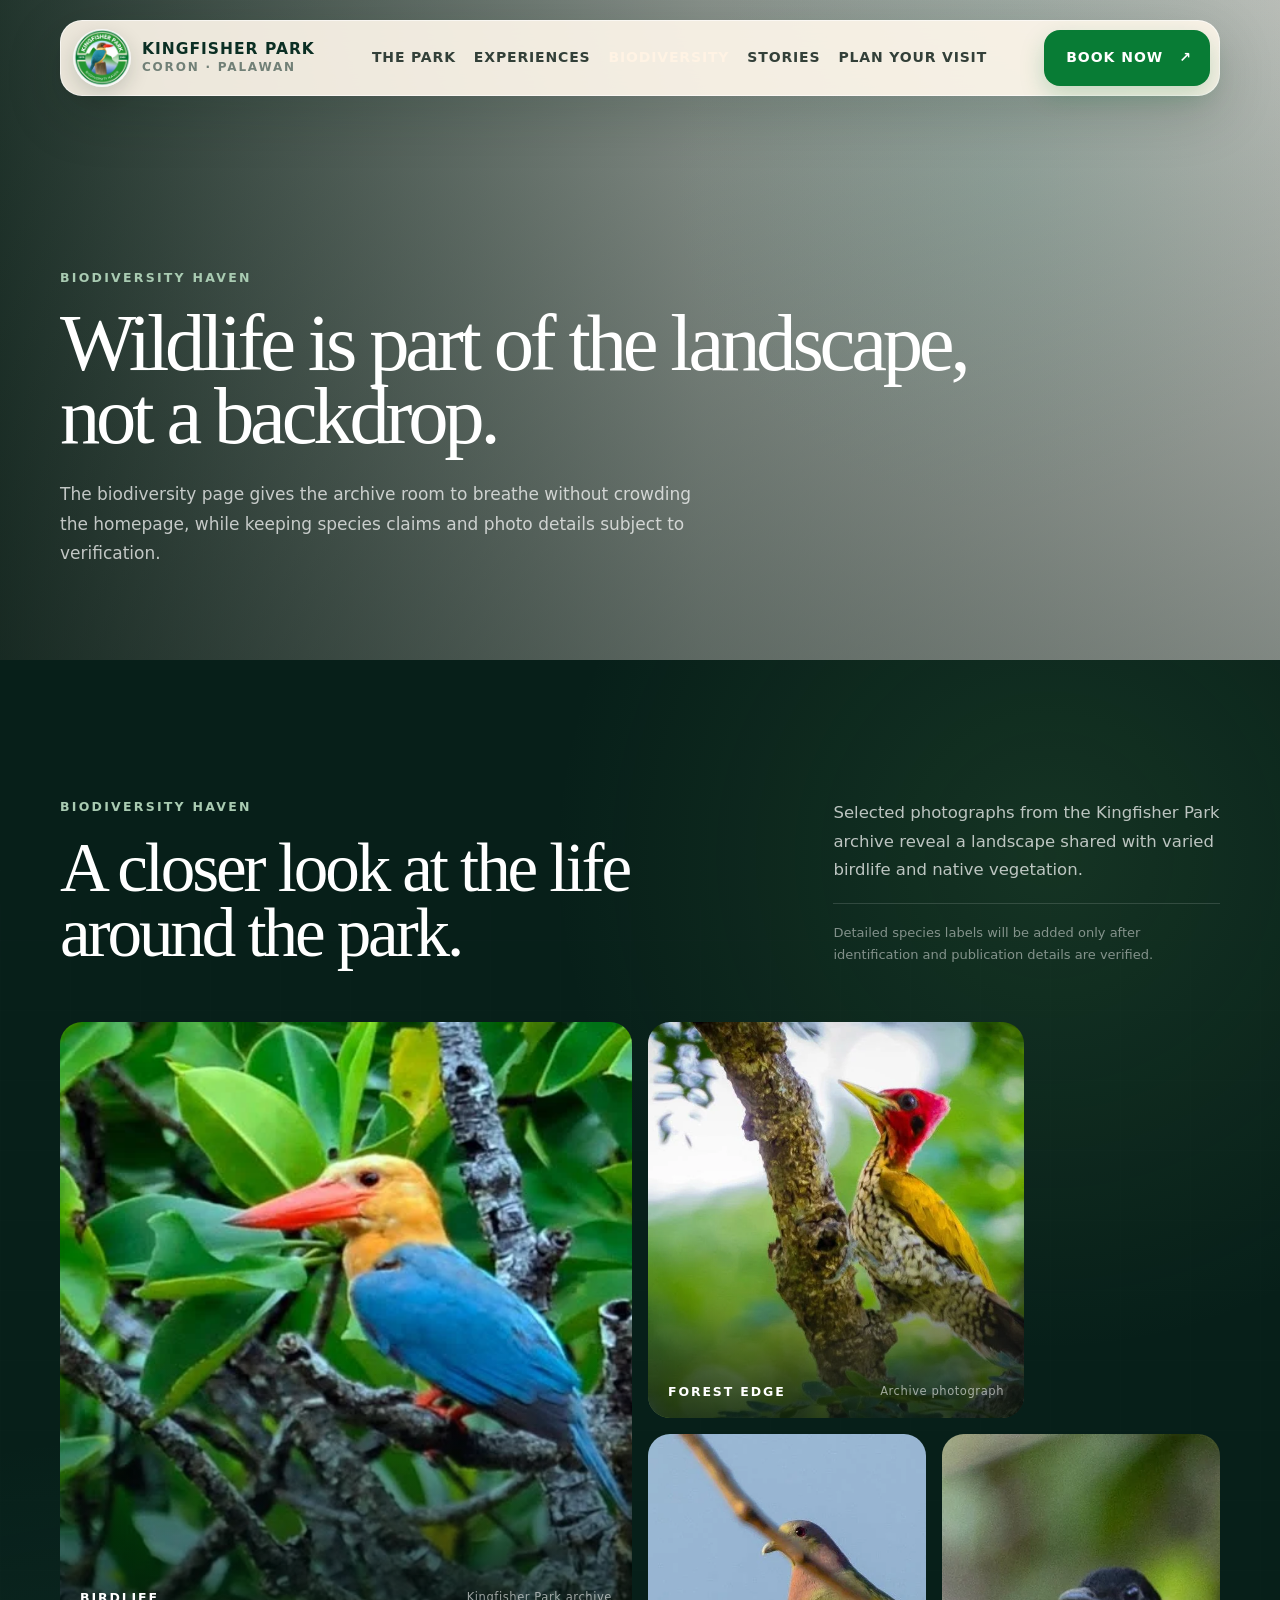
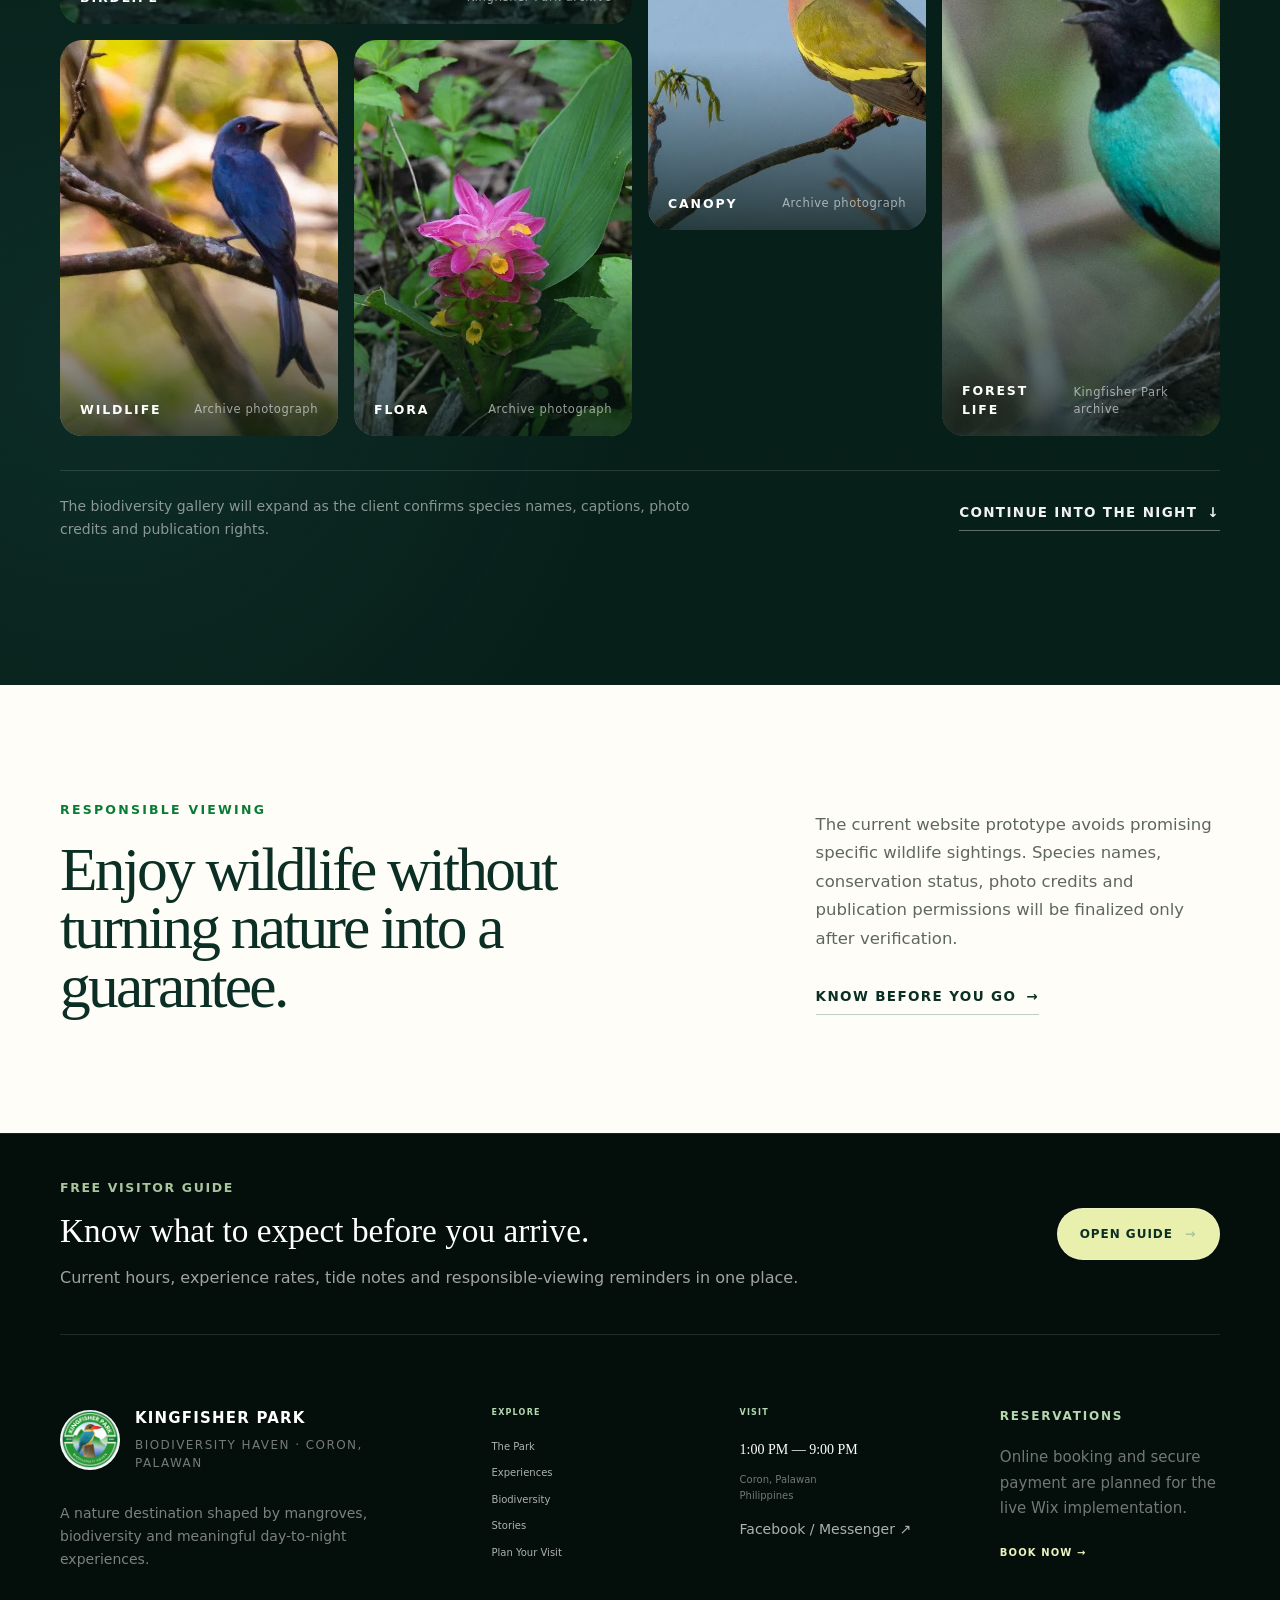
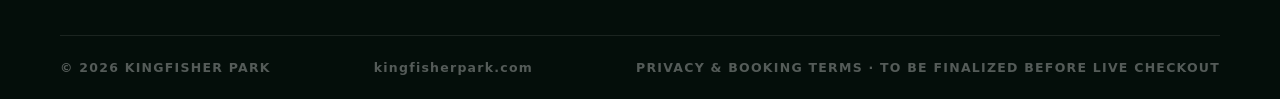
==== commit a50c6bcd: "Add files via upload Increased typography across the full website, strengthened booking visibility, " ====
--- a/biodiversity.html
+++ b/biodiversity.html
@@ -165,6 +165,14 @@
   </a>
 
   <footer class="site-footer">
+    <div class="page-width footer-guide">
+      <div>
+        <span>FREE VISITOR GUIDE</span>
+        <strong>Know what to expect before you arrive.</strong>
+        <p>Current hours, experience rates, tide notes and responsible-viewing reminders in one place.</p>
+      </div>
+      <a href="visitor-guide.html">OPEN GUIDE <span aria-hidden="true">→</span></a>
+    </div>
     <div class="page-width footer-grid">
       <div class="footer-brand">
         <a class="footer-logo-lockup" href="index.html" aria-label="Kingfisher Park home">
--- a/css/styles.css
+++ b/css/styles.css
@@ -3834,3 +3834,625 @@
 .footer-book-link:focus-visible {
   color: #fff;
 }
+
+
+/* =================================================
+   CLIENT REVISION V1 — LEGIBILITY, BOOKING & VISITOR PLANNING
+================================================= */
+
+/* Sitewide readability pass */
+.brand-copy strong { font-size: 15px; }
+.brand-copy small { font-size: 11px; }
+.desktop-nav a { font-size: 13.5px; }
+.header-book { font-size: 13px; font-weight: 900; }
+.section-kicker { font-size: 11px; }
+.subpage-hero-inner p,
+.section-intro > p,
+.plan-heading > p,
+.know-head > p,
+.booking-copy > p,
+.footer-brand > p,
+.footer-book > p { font-size: 16px; line-height: 1.7; }
+
+/* Living Light Hero — clearer supporting type and stronger conversion */
+.living-meta,
+.living-identity { font-size: 11px; }
+.living-context { font-size: 12px; }
+.living-message {
+  font-size: 16px;
+  line-height: 1.5;
+  letter-spacing: .075em;
+}
+.living-cta {
+  width: min(390px, 100%);
+  min-height: 72px;
+  padding: 10px 13px 10px 21px;
+  color: #092116;
+  border-color: rgba(239,246,191,.95);
+  background: linear-gradient(135deg, #f3f7cf, #dfe98f);
+  box-shadow: 0 18px 48px rgba(3,16,11,.34), 0 0 0 5px rgba(225,239,144,.08);
+  font-size: 13px;
+}
+.living-cta:hover,
+.living-cta:focus-visible {
+  color: #06160f;
+  border-color: #fff8dc;
+  background: linear-gradient(135deg, #fff9dc, #e9f39f);
+  transform: translateY(-3px);
+}
+.living-cta-copy { display: grid; gap: 5px; text-align: left; }
+.living-cta-copy strong { font-size: 13px; font-weight: 950; letter-spacing: .08em; }
+.living-cta-copy small { color: #3f583d; font-size: 10.5px; font-weight: 850; letter-spacing: .08em; }
+.living-cta-arrow { background: #0b2f24; color: #f5f7d3; }
+.light-stage span { font-size: 10.5px; }
+.light-stage small { font-size: 9.5px; }
+.light-time { font-size: 10px; }
+.lightline-instruction { font-size: 9.5px; }
+
+/* Mobile booking visibility */
+@media (max-width: 820px) {
+  .mobile-sticky-book {
+    min-height: 68px;
+    padding: 11px 12px 11px 18px;
+    border: 1px solid rgba(244,248,199,.72);
+    background: linear-gradient(135deg, rgba(247,250,218,.99), rgba(219,235,131,.99));
+    box-shadow: 0 18px 50px rgba(2,14,10,.38), 0 0 0 4px rgba(229,241,147,.12);
+  }
+  .mobile-sticky-book small { font-size: 10px; color: #44533f; }
+  .mobile-sticky-book strong { font-size: 15px; color: #092116; }
+  .mobile-sticky-arrow { width: 42px; height: 42px; }
+}
+
+@media (max-width: 560px) {
+  .living-meta,
+  .living-identity { display: none; }
+  .living-hero-layout { padding-top: 92px; padding-bottom: 224px; }
+  .living-statement { bottom: 218px; width: 100%; }
+  .living-context { font-size: 11px; }
+  .living-message { max-width: 92%; font-size: 14px; letter-spacing: .055em; }
+  .living-cta { width: min(360px, 100%); min-height: 68px; }
+  .light-stage span { font-size: 9.5px; }
+  .light-time { font-size: 9px; }
+  .lightline-instruction { font-size: 9px; }
+}
+
+/* First-visit planning */
+.first-visit { padding: 120px 0; background: #eef3ee; }
+.first-visit-grid { display: grid; grid-template-columns: .78fr 1.22fr; gap: clamp(56px, 8vw, 120px); align-items: start; }
+.first-visit-copy h2 { margin: 16px 0 0; font-family: var(--font-display); font-size: clamp(54px, 5vw, 82px); font-weight: 400; line-height: .94; letter-spacing: -.045em; }
+.first-visit-copy p { max-width: 560px; margin: 24px 0; color: #5e675f; font-size: 17px; line-height: 1.72; }
+.first-visit-timeline { margin: 0; padding: 0; list-style: none; display: grid; }
+.first-visit-timeline li { display: grid; grid-template-columns: 58px 1fr; gap: 24px; padding: 26px 0; border-top: 1px solid rgba(15,61,43,.14); }
+.first-visit-timeline li:last-child { border-bottom: 1px solid rgba(15,61,43,.14); }
+.first-visit-timeline > li > span { color: #4a8a69; font-size: 12px; font-weight: 900; letter-spacing: .12em; }
+.first-visit-timeline strong { color: var(--forest-900); font-size: 17px; letter-spacing: .08em; }
+.first-visit-timeline p { margin: 8px 0 0; color: #657068; font-size: 16px; line-height: 1.65; }
+
+/* Visitor guide callout + footer guide */
+.visitor-guide-callout { padding: 96px 0; background: #f5efdf; }
+.visitor-guide-callout-inner { display: grid; grid-template-columns: 1fr auto; gap: 48px; align-items: end; }
+.visitor-guide-callout h2 { margin: 14px 0 0; font-family: var(--font-display); font-size: clamp(48px, 4.6vw, 76px); font-weight: 400; line-height: .95; letter-spacing: -.04em; }
+.visitor-guide-callout p { max-width: 720px; margin: 18px 0 0; color: #667068; font-size: 17px; line-height: 1.7; }
+.footer-guide { padding: 44px 0; display: grid; grid-template-columns: 1fr auto; gap: 40px; align-items: center; border-bottom: 1px solid rgba(255,255,255,.12); }
+.footer-guide > div { display: grid; gap: 8px; }
+.footer-guide span { color: #a8c59d; font-size: 11px; font-weight: 900; letter-spacing: .13em; }
+.footer-guide strong { color: #fff; font-family: var(--font-display); font-size: clamp(30px, 2.6vw, 44px); font-weight: 500; }
+.footer-guide p { margin: 0; color: rgba(255,255,255,.62); font-size: 15px; line-height: 1.6; }
+.footer-guide a,
+.footer-guide button { min-height: 52px; padding: 0 22px; display: inline-flex; align-items: center; gap: 12px; border: 1px solid rgba(255,255,255,.22); border-radius: 999px; color: #0b2f24; background: #e9efad; font: inherit; font-size: 12px; font-weight: 900; letter-spacing: .08em; text-decoration: none; cursor: pointer; }
+
+/* Visitor Guide page */
+.guide-hero { padding: 180px 0 96px; color: #fff; background: radial-gradient(circle at 85% 30%, rgba(81,160,132,.28), transparent 33%), var(--forest-950); }
+.guide-hero-grid { display: grid; grid-template-columns: 1fr auto; gap: 44px; align-items: end; }
+.guide-hero h1 { max-width: 900px; margin: 18px 0 0; font-family: var(--font-display); font-size: clamp(70px, 7vw, 118px); font-weight: 400; line-height: .86; letter-spacing: -.055em; }
+.guide-hero p { max-width: 700px; margin: 24px 0 0; color: rgba(255,255,255,.72); font-size: 18px; line-height: 1.7; }
+.guide-print { border: 0; color: #0b2f24; background: #e7ef9f; }
+.guide-content { padding: 96px 0 120px; }
+.guide-grid { display: grid; grid-template-columns: repeat(2, minmax(0,1fr)); gap: 16px; }
+.guide-card { padding: 30px; border: 1px solid rgba(15,61,43,.12); border-radius: 22px; background: #fffdf8; }
+.guide-card-wide { grid-column: 1 / -1; display: grid; grid-template-columns: auto 1fr auto; gap: 28px; align-items: center; background: #edf2e6; }
+.guide-card > span { color: #4e8d6b; font-size: 11px; font-weight: 900; letter-spacing: .12em; }
+.guide-card h2,
+.guide-card h3 { margin: 12px 0 0; color: var(--forest-900); font-family: var(--font-display); font-weight: 500; }
+.guide-card h2 { font-size: 44px; }
+.guide-card h3 { font-size: 30px; }
+.guide-card strong { display: block; margin-top: 18px; color: var(--forest-900); font-size: 18px; }
+.guide-card p { margin: 12px 0 0; color: #657068; font-size: 16px; line-height: 1.65; }
+.guide-respect { padding: 110px 0; color: #fff; background: var(--forest-900); }
+.guide-respect-grid { display: grid; grid-template-columns: .8fr 1.2fr; gap: 80px; align-items: start; }
+.guide-respect h2 { margin: 16px 0 0; font-family: var(--font-display); font-size: clamp(56px, 5vw, 84px); font-weight: 400; line-height: .94; }
+.guide-respect ul { margin: 0; padding: 0; list-style: none; border-top: 1px solid rgba(255,255,255,.14); }
+.guide-respect li { padding: 20px 0; border-bottom: 1px solid rgba(255,255,255,.14); color: rgba(255,255,255,.78); font-size: 17px; }
+.guide-book { padding: 96px 0; }
+.guide-book-inner { display: grid; grid-template-columns: 1fr auto; gap: 48px; align-items: end; }
+.guide-book h2 { margin: 14px 0 0; max-width: 820px; font-family: var(--font-display); font-size: clamp(50px, 4.8vw, 78px); font-weight: 400; line-height: .95; }
+.guide-book-inner > div:last-child { display: flex; align-items: center; gap: 22px; }
+
+@media (max-width: 900px) {
+  .first-visit-grid,
+  .visitor-guide-callout-inner,
+  .guide-hero-grid,
+  .guide-respect-grid,
+  .guide-book-inner { grid-template-columns: 1fr; }
+  .guide-grid { grid-template-columns: 1fr; }
+  .guide-card-wide { grid-column: auto; display: block; }
+  .footer-guide { grid-template-columns: 1fr; }
+}
+
+@media (max-width: 560px) {
+  .first-visit,
+  .visitor-guide-callout,
+  .guide-content,
+  .guide-respect,
+  .guide-book { padding-block: 78px; }
+  .first-visit-copy p,
+  .first-visit-timeline p,
+  .visitor-guide-callout p,
+  .guide-card p,
+  .guide-respect li { font-size: 15px; }
+  .guide-hero { padding-top: 132px; }
+  .guide-hero h1 { font-size: clamp(58px, 17vw, 82px); }
+  .guide-book-inner > div:last-child { align-items: flex-start; flex-direction: column; }
+}
+
+@media print {
+  .visitor-guide-page .site-header,
+  .visitor-guide-page .site-footer,
+  .visitor-guide-page .guide-print,
+  .visitor-guide-page .mobile-sticky-book,
+  .visitor-guide-page .prototype-toast { display: none !important; }
+  .visitor-guide-page .guide-hero { padding: 30px 0; color: #0b2f24; background: #fff; }
+  .visitor-guide-page .guide-hero p { color: #4e5a52; }
+  .visitor-guide-page .guide-content,
+  .visitor-guide-page .guide-respect,
+  .visitor-guide-page .guide-book { padding: 24px 0; color: #0b2f24; background: #fff; }
+  .visitor-guide-page .guide-card { break-inside: avoid; }
+  .visitor-guide-page .guide-respect li { color: #0b2f24; }
+}
+
+
+/* =================================================
+   CLIENT REVISION V2 — HERO FIT + CLEAR TIDE ADVISORY
+   Keeps Living Light photography visible and removes product-price clutter.
+================================================= */
+
+/* Fit the complete Hero in a normal desktop viewport without requiring browser zoom-out. */
+.living-light-hero {
+  height: 100svh;
+  min-height: 680px;
+  max-height: 980px;
+}
+
+.living-hero-layout {
+  padding-top: 112px;
+  padding-bottom: 150px;
+}
+
+.living-meta,
+.living-identity {
+  top: 130px;
+}
+
+.living-title-kingfisher {
+  top: 29%;
+  font-size: clamp(88px, 10.2vw, 164px);
+}
+
+.living-title-park {
+  right: 2.5%;
+  top: 46%;
+  font-size: clamp(118px, 13.3vw, 208px);
+}
+
+/* Keep action content clear of the oversized title and Lightline control. */
+.living-statement {
+  bottom: 142px;
+  width: min(410px, 34vw);
+}
+
+.living-message {
+  margin-top: 9px;
+  font-size: 14px;
+  line-height: 1.4;
+}
+
+.living-condition {
+  max-width: 390px;
+  margin: 12px 0 0;
+  display: flex;
+  flex-wrap: wrap;
+  gap: 5px 9px;
+  color: rgba(255,255,255,.82);
+  font-size: 11px;
+  line-height: 1.45;
+}
+
+.living-condition[hidden] {
+  display: none;
+}
+
+.living-condition strong {
+  color: #eef49d;
+  font-size: 9px;
+  font-weight: 950;
+  letter-spacing: .13em;
+}
+
+.living-condition span {
+  max-width: 330px;
+}
+
+/* Booking stays prominent but no longer advertises one activity or repeats a price. */
+.living-cta {
+  width: min(330px, 100%);
+  min-height: 58px;
+  margin-top: 15px;
+  padding: 0 11px 0 20px;
+  font-size: 12px;
+}
+
+.living-cta > strong {
+  font-size: 12px;
+  font-weight: 950;
+  letter-spacing: .09em;
+}
+
+.living-cta-copy {
+  display: contents;
+}
+
+.lightline-shell {
+  padding-bottom: 14px;
+}
+
+.lightline-inner {
+  gap: 9px;
+}
+
+.light-stage {
+  min-height: 34px;
+}
+
+.light-stage small {
+  margin-top: 3px;
+}
+
+/* Short laptop screens: preserve the full composition and prevent overlap. */
+@media (min-width: 821px) and (max-height: 840px) {
+  .living-light-hero {
+    min-height: 640px;
+  }
+
+  .living-meta,
+  .living-identity {
+    top: 112px;
+  }
+
+  .living-title-kingfisher {
+    top: 27%;
+    font-size: clamp(82px, 9.5vw, 145px);
+  }
+
+  .living-title-park {
+    top: 43%;
+    font-size: clamp(108px, 12.2vw, 184px);
+  }
+
+  .living-statement {
+    bottom: 118px;
+    width: min(380px, 32vw);
+  }
+
+  .living-message {
+    font-size: 13px;
+  }
+
+  .living-condition {
+    margin-top: 8px;
+    font-size: 10px;
+  }
+
+  .living-cta {
+    min-height: 52px;
+    margin-top: 11px;
+  }
+
+  .light-stage small,
+  .lightline-instruction {
+    display: none;
+  }
+
+  .lightline-control {
+    margin-top: -2px;
+  }
+}
+
+@media (max-width: 820px) {
+  .living-light-hero {
+    height: 100svh;
+    min-height: 720px;
+    max-height: none;
+  }
+
+  .living-title-kingfisher {
+    top: 27%;
+  }
+
+  .living-title-park {
+    top: 41%;
+  }
+
+  .living-statement {
+    bottom: 180px;
+    width: min(390px, 76vw);
+  }
+
+  .living-condition {
+    max-width: 360px;
+    font-size: 11px;
+  }
+}
+
+@media (max-width: 560px) {
+  .living-light-hero {
+    min-height: 690px;
+  }
+
+  .living-hero-layout {
+    padding-top: 92px;
+    padding-bottom: 180px;
+  }
+
+  .living-title-kingfisher {
+    top: 25%;
+    font-size: clamp(50px, 14vw, 76px);
+  }
+
+  .living-title-park {
+    top: 37%;
+    font-size: clamp(72px, 21vw, 112px);
+  }
+
+  .living-statement {
+    bottom: 174px;
+    width: 100%;
+  }
+
+  .living-message {
+    max-width: 310px;
+    font-size: 13px;
+  }
+
+  .living-condition {
+    max-width: 320px;
+    font-size: 10.5px;
+  }
+
+  .living-cta {
+    width: min(310px, 100%);
+    min-height: 56px;
+  }
+}
+
+/* =================================================
+   CLIENT REVISION V4 — SITEWIDE READABILITY PASS
+   Client/staff feedback: supporting copy and interface text were too small.
+   Applies across Home, subpages, footer, Visitor Guide, and mobile.
+   Large display headlines remain intentionally editorial; this pass focuses
+   on body copy, labels, navigation, captions, cards, CTAs, and utility text.
+================================================= */
+
+:root {
+  --read-body: 17px;
+  --read-body-mobile: 16px;
+  --read-small: 14px;
+  --read-micro: 12px;
+  --read-ui: 14px;
+}
+
+body {
+  font-size: var(--read-body);
+  line-height: 1.55;
+}
+
+/* Global header/navigation */
+.brand-copy strong { font-size: 15.5px; }
+.brand-copy small { font-size: 12px; line-height: 1.2; }
+.desktop-nav a { font-size: 14px; letter-spacing: .06em; }
+.header-book { font-size: 14px; }
+.mobile-menu a { font-size: 17px; }
+.mobile-menu .mobile-book { font-size: 16px; }
+
+/* Global labels, CTAs and links */
+.eyebrow,
+.section-kicker,
+.section-kicker-light,
+.section-kicker-night { font-size: 12.5px; }
+.button { font-size: 14px; }
+.text-link,
+.book-text { font-size: 13.5px; }
+
+/* Homepage supporting copy */
+.hero-lede { font-size: 18px; }
+.hero-side-note,
+.hero-scroll { font-size: 11px; }
+.glance-item dt { font-size: 12px; }
+.glance-item dd { font-size: 25px; }
+.glance-item span { font-size: 14px; line-height: 1.55; }
+.section-intro > p { font-size: 17px; }
+.card-index,
+.card-badge { font-size: 12px; }
+.price { font-size: 18px; }
+.price span { font-size: 12px; }
+.experience-copy > p:not(.condition) { font-size: 16.5px; line-height: 1.72; }
+.condition { font-size: 14px; line-height: 1.6; }
+.experience-footer p { font-size: 14px; }
+.experience-footer > span { font-size: 12px; }
+
+/* Living landscape */
+.landscape-lede { font-size: 17px; }
+.landscape-notes span { font-size: 12px; }
+.landscape-notes strong { font-size: 13px; }
+.landscape-notes p { font-size: 14px; line-height: 1.62; }
+.landscape-visual figcaption { font-size: 12.5px; }
+
+/* Biodiversity */
+.biodiversity-intro p { font-size: 16.5px; }
+.biodiversity-intro .verification-note { font-size: 13px; }
+.bio-card figcaption span { font-size: 12.5px; }
+.bio-card figcaption small { font-size: 11.5px; }
+.bio-footer p { font-size: 14px; }
+.home-bio-copy p { font-size: 16.5px; }
+.home-bio-tile span { font-size: 12.5px; }
+
+/* After dark */
+.night-copy > p { font-size: 16.5px; }
+.night-points strong { font-size: 12.5px; }
+.night-points small { font-size: 12px; }
+.night-frame figcaption,
+.night-transition-note { font-size: 12.5px; }
+
+/* Conservation/community */
+.community-lede { font-size: 17px; }
+.community-rule strong { font-size: 13px; }
+.community-rule p { font-size: 15px; line-height: 1.65; }
+.community-photo figcaption { font-size: 12.5px; }
+.community-photo figcaption small { font-size: 11.5px; }
+
+/* Stories */
+.stories-head > p { font-size: 16.5px; }
+.story-year,
+.story-copy > span { font-size: 12px; }
+.story-copy p { font-size: 15.5px; line-height: 1.68; }
+
+/* Know before you go / visitor rules */
+.know-head > p { font-size: 16.5px; }
+.rule-number { font-size: 12px; }
+.visitor-rule h3 { font-size: 26px; }
+.visitor-rule p { font-size: 15.5px; line-height: 1.68; }
+
+/* Plan your visit */
+.plan-heading > p { font-size: 16.5px; }
+.plan-list dt { font-size: 12px; }
+.plan-list dd { font-size: 26px; }
+.plan-list span { font-size: 14px; line-height: 1.6; }
+
+/* Booking CTA on normal pages */
+.booking-copy > p { font-size: 16.5px; }
+.booking-steps span { font-size: 12px; }
+.booking-steps strong { font-size: 13px; }
+.booking-steps small { font-size: 13px; line-height: 1.5; }
+.booking-demo-note { font-size: 13px; }
+
+/* Footer */
+.footer-logo-lockup span { font-size: 15px; }
+.footer-logo-lockup strong { font-size: 15px; }
+.footer-logo-lockup small { font-size: 12px; }
+.footer-brand > p { font-size: 14px; line-height: 1.65; }
+.footer-book > span { font-size: 12px; }
+.footer-visit a { font-size: 14px; }
+.footer-visit strong { font-size: 14px; }
+.footer-book p { font-size: 15px; }
+.footer-bottom { font-size: 12.5px; }
+
+/* Subpages */
+.subpage-hero p { font-size: 17px; line-height: 1.72; }
+.page-bridge p { font-size: 16.5px; line-height: 1.72; }
+
+/* Living Light Hero supporting UI */
+.living-meta,
+.living-identity { font-size: 11px; }
+.living-context { font-size: 12.5px; }
+.living-message { font-size: 15.5px; line-height: 1.5; letter-spacing: .075em; }
+.living-condition { font-size: 13.5px; line-height: 1.55; }
+.living-condition strong { font-size: 11.5px; }
+.living-cta,
+.living-cta > strong { font-size: 14px; }
+.light-stage span { font-size: 12px; }
+.light-stage small { font-size: 11px; }
+.light-time { font-size: 11.5px; }
+.lightline-instruction { font-size: 11px; }
+
+/* First-time visit + Visitor Guide */
+.first-visit-copy p,
+.visitor-guide-callout p { font-size: 18px; }
+.first-visit-timeline > li > span { font-size: 13px; }
+.first-visit-timeline strong { font-size: 18px; }
+.first-visit-timeline p { font-size: 16.5px; }
+.footer-guide span { font-size: 12.5px; }
+.footer-guide p { font-size: 16px; }
+.footer-guide button { font-size: 13.5px; }
+.guide-hero p { font-size: 18px; }
+.guide-card > span { font-size: 12.5px; }
+.guide-card strong { font-size: 19px; }
+.guide-card p { font-size: 16.5px; }
+.guide-respect li { font-size: 17px; line-height: 1.6; }
+
+/* Keep short-height laptop Hero readable without reintroducing overlap. */
+@media (min-width: 821px) and (max-height: 840px) {
+  .living-message { font-size: 14.5px; }
+  .living-condition { font-size: 12.5px; }
+  .light-stage span { font-size: 11.5px; }
+  .light-time { font-size: 11px; }
+}
+
+/* Tablet and mobile: readable defaults, never tiny decorative text. */
+@media (max-width: 820px) {
+  body { font-size: var(--read-body-mobile); }
+  .mobile-menu a { font-size: 18px; }
+  .living-meta,
+  .living-identity { font-size: 10.5px; }
+  .living-message { font-size: 15px; letter-spacing: .05em; }
+  .living-condition { font-size: 13.5px; }
+  .light-stage span { font-size: 11.5px; }
+  .light-time { font-size: 11px; }
+  .lightline-instruction { font-size: 10.5px; }
+  .subpage-hero p,
+  .page-bridge p,
+  .section-intro > p,
+  .stories-head > p,
+  .know-head > p,
+  .plan-heading > p,
+  .booking-copy > p { font-size: 16px; }
+}
+
+@media (max-width: 560px) {
+  .brand-copy strong { font-size: 14.5px; }
+  .brand-copy small { font-size: 11.5px; }
+  .eyebrow,
+  .section-kicker,
+  .section-kicker-light,
+  .section-kicker-night { font-size: 11.5px; }
+  .living-meta { font-size: 10px; }
+  .living-context { font-size: 11.5px; }
+  .living-message { font-size: 14.5px; }
+  .living-condition { font-size: 13px; }
+  .living-condition strong { font-size: 10.5px; }
+  .living-cta,
+  .living-cta > strong { font-size: 13.5px; }
+  .light-stage span { font-size: 10.5px; }
+  .light-time { font-size: 10.5px; }
+  .lightline-instruction { font-size: 10px; }
+  .experience-copy > p:not(.condition),
+  .landscape-lede,
+  .biodiversity-intro p,
+  .night-copy > p,
+  .community-lede,
+  .stories-head > p,
+  .know-head > p,
+  .plan-heading > p,
+  .booking-copy > p { font-size: 16px; }
+  .condition,
+  .landscape-notes p,
+  .bio-footer p,
+  .community-rule p,
+  .story-copy p,
+  .visitor-rule p,
+  .plan-list span { font-size: 15px; }
+  .first-visit-copy p,
+  .visitor-guide-callout p,
+  .guide-hero p { font-size: 16.5px; }
+  .first-visit-timeline p,
+  .guide-card p,
+  .guide-respect li { font-size: 16px; }
+}
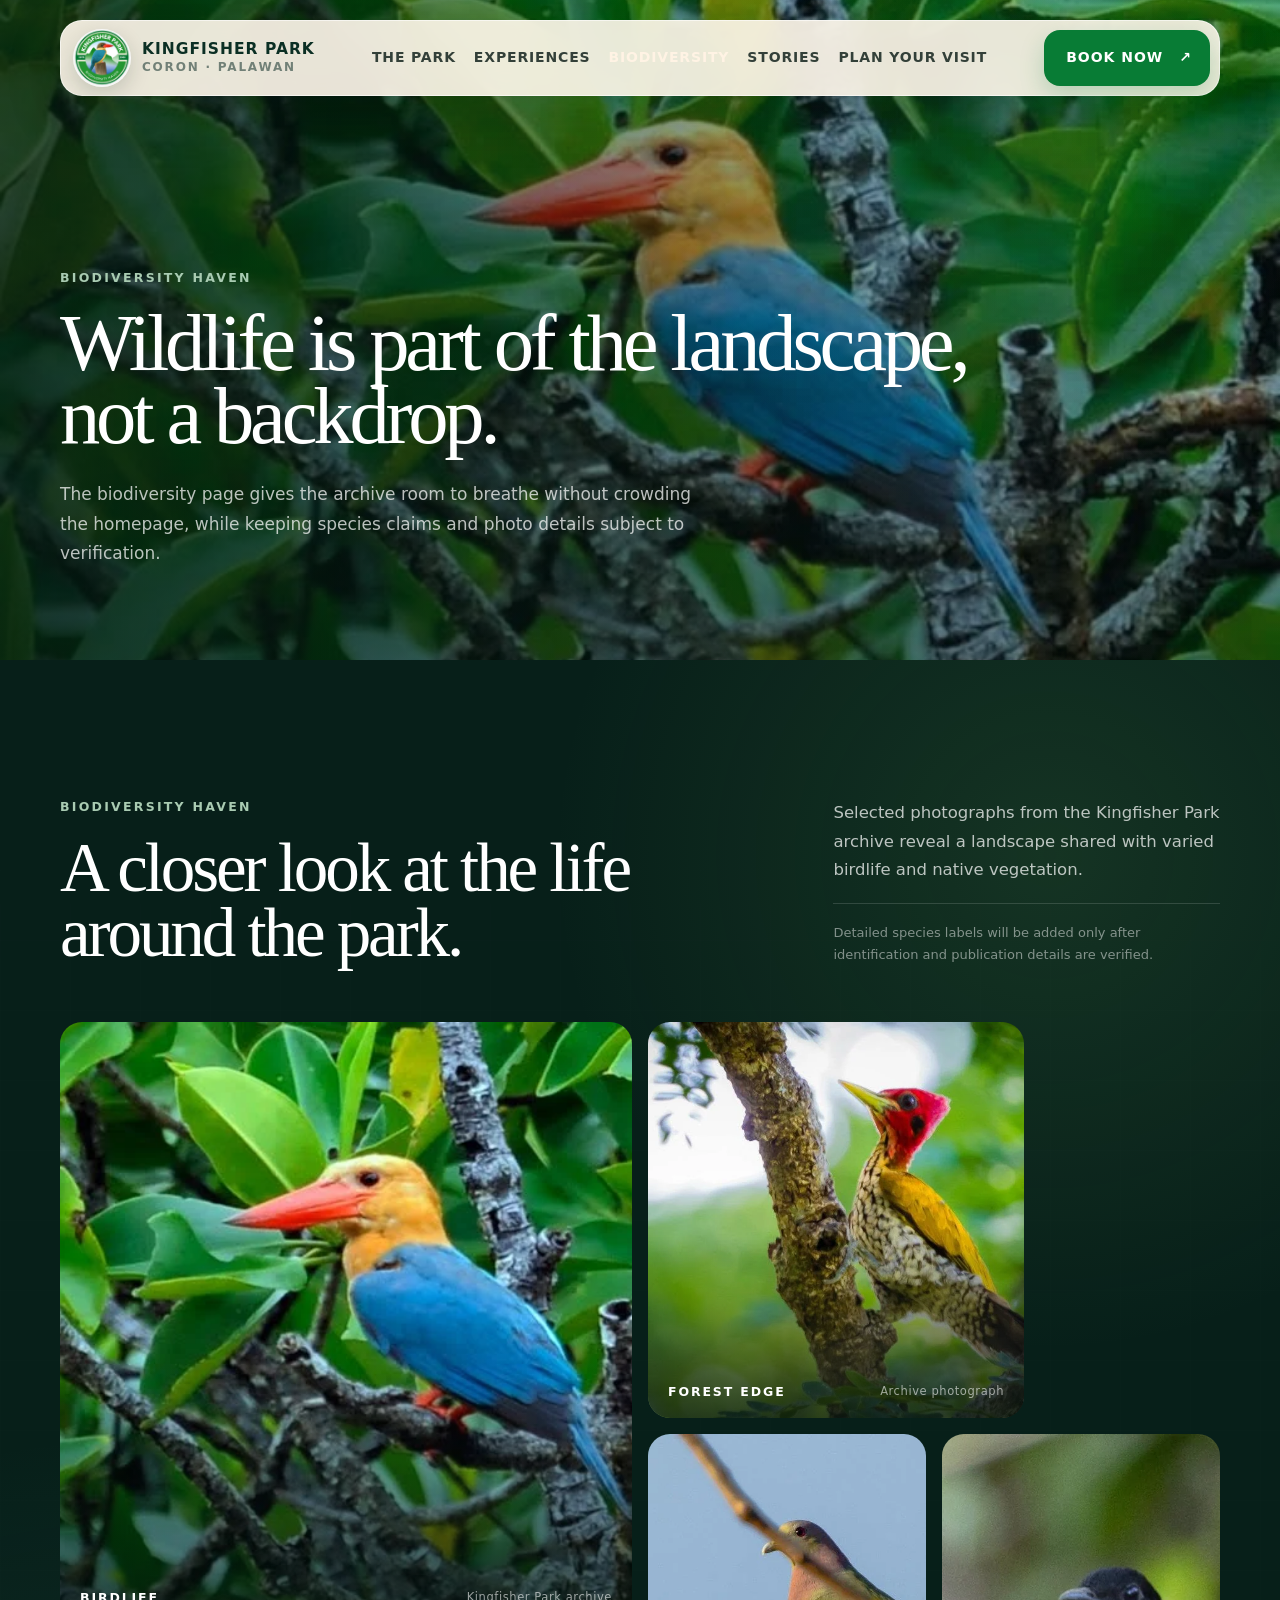
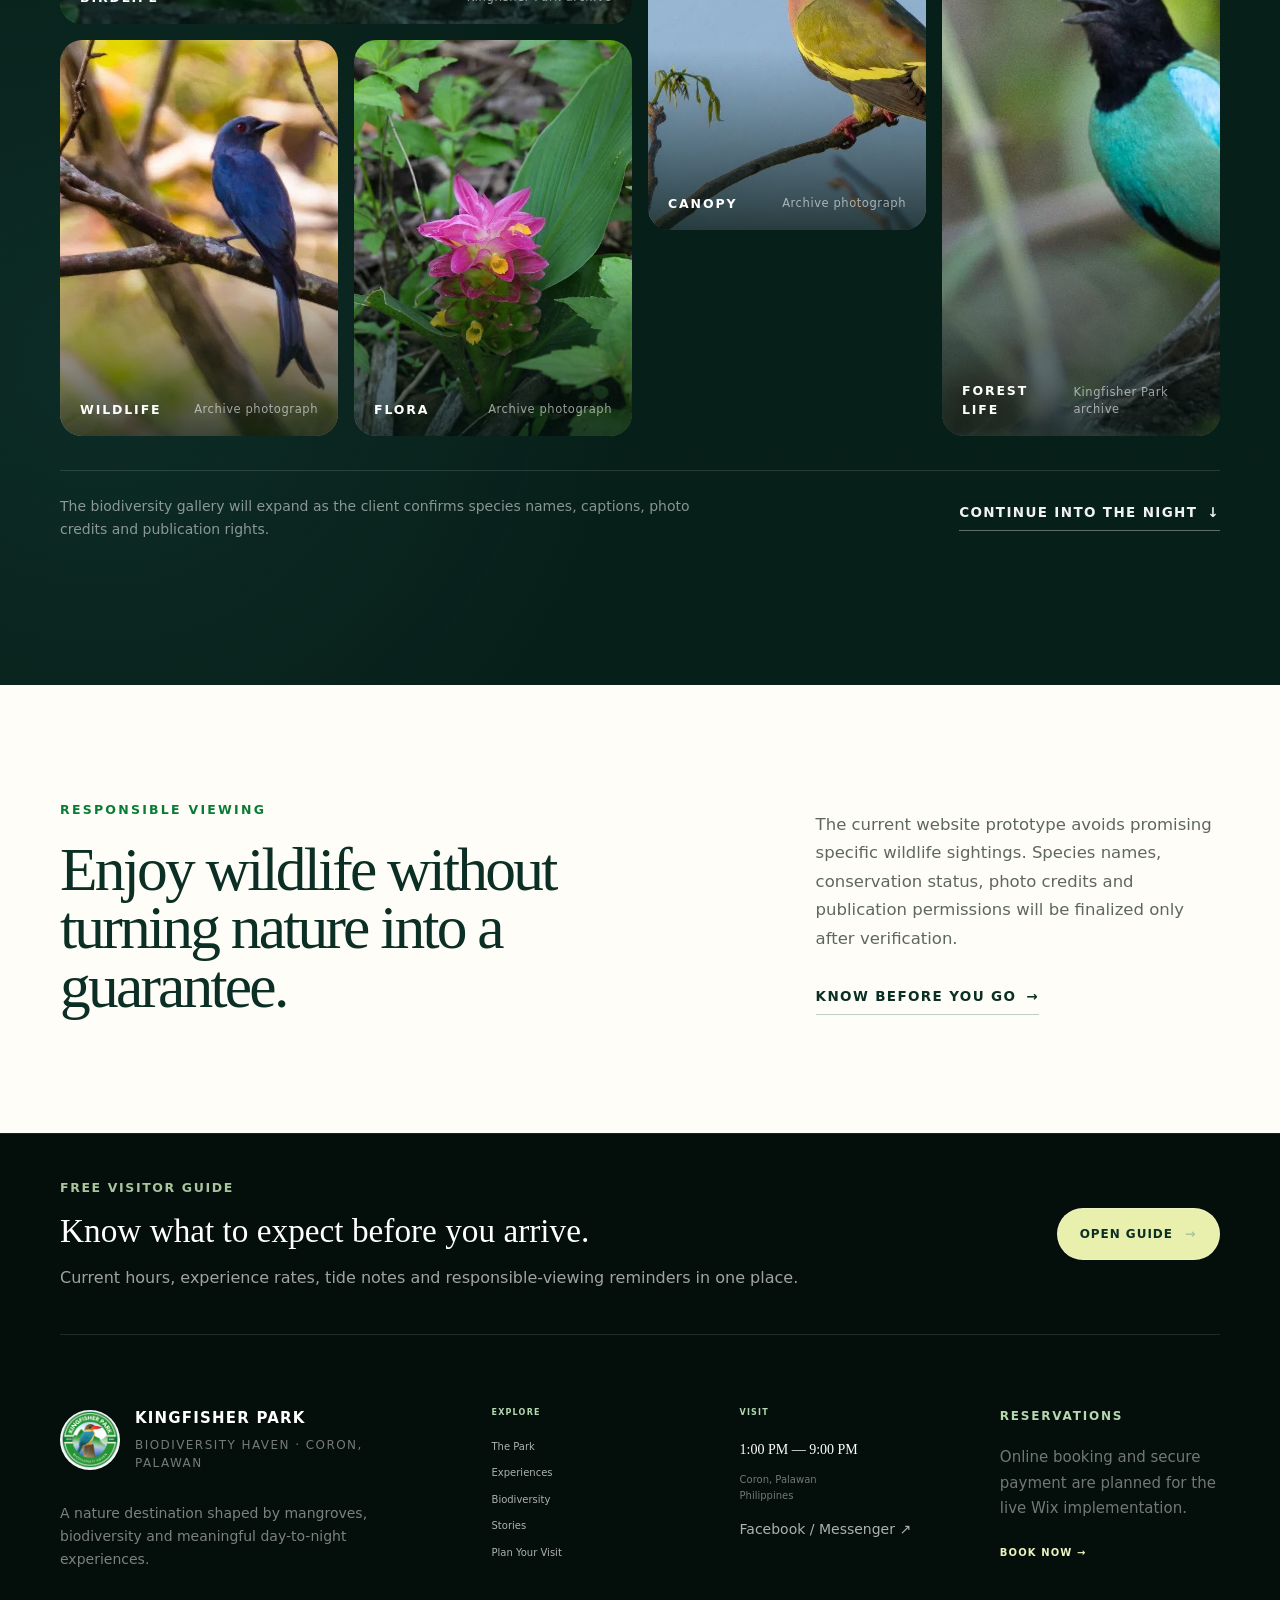
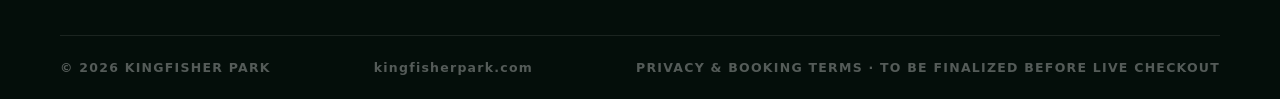
==== commit e5a5255d: "Add files via upload" ====
--- a/biodiversity.html
+++ b/biodiversity.html
@@ -64,7 +64,8 @@
   </header>
 
   <main id="main-content">
-    <section class="subpage-hero subpage-hero-biodiversity" style="--subpage-image: url('assets/images/biodiversity/birdlife-01.webp')">
+    <section class="subpage-hero subpage-hero-biodiversity">
+      <img class="subpage-hero-photo" src="assets/images/biodiversity/birdlife-01.webp" alt="" aria-hidden="true" width="720" height="479" fetchpriority="high" decoding="async">
       <div class="subpage-hero-shade" aria-hidden="true"></div>
       <div class="page-width subpage-hero-inner">
         <span class="section-kicker section-kicker-light">BIODIVERSITY HAVEN</span>
--- a/css/styles.css
+++ b/css/styles.css
@@ -2981,16 +2981,30 @@
   min-height: 660px;
   overflow: hidden;
   color: var(--white);
-  background:
-    linear-gradient(90deg, rgba(4,27,18,.87), rgba(4,27,18,.42) 55%, rgba(4,27,18,.20)),
-    var(--subpage-image) center / cover no-repeat;
+  background: var(--forest-950);
+  isolation: isolate;
+}
+
+/* True HTML images avoid CSS-variable relative-path failures in subpage Heroes. */
+.subpage-hero-photo {
+  position: absolute;
+  inset: 0;
+  z-index: 0;
+  display: block;
+  width: 100%;
+  height: 100%;
+  object-fit: cover;
+  object-position: center;
+  pointer-events: none;
 }
 
 .subpage-hero-shade {
   position: absolute;
   inset: 0;
+  z-index: 1;
   background:
-    linear-gradient(180deg, rgba(3,18,13,.10), rgba(3,18,13,.38)),
+    linear-gradient(90deg, rgba(4,27,18,.77), rgba(4,27,18,.33) 55%, rgba(4,27,18,.14)),
+    linear-gradient(180deg, rgba(3,18,13,.07), rgba(3,18,13,.34)),
     radial-gradient(circle at 78% 28%, rgba(95,196,174,.12), transparent 30%);
   pointer-events: none;
 }
@@ -3025,17 +3039,11 @@
   line-height: 1.75;
 }
 
-.subpage-hero-biodiversity {
-  background-position: center 35%;
-}
-
-.subpage-hero-stories {
-  background-position: center 45%;
-}
-
-.subpage-hero-plan {
-  background-position: center;
-}
+.subpage-hero-biodiversity .subpage-hero-photo { object-position: center 35%; }
+
+.subpage-hero-stories .subpage-hero-photo { object-position: center 45%; }
+
+.subpage-hero-plan .subpage-hero-photo { object-position: center; }
 
 .page-bridge {
   padding: 110px 0 118px;
@@ -4456,3 +4464,293 @@
   .guide-card p,
   .guide-respect li { font-size: 16px; }
 }
+
+/* ============================================================
+   CLIENT UPDATE — FIREFLY PREPARATION + PAGATPAT GUIDE
+   ============================================================ */
+.tour-entry-note {
+  margin: 8px 0 0;
+  padding: 9px 12px;
+  border-left: 3px solid #087c35;
+  border-radius: 0 8px 8px 0;
+  color: #365744;
+  background: rgba(8,124,53,.055);
+  font-size: 14px;
+  font-weight: 650;
+  line-height: 1.5;
+}
+/* Visible visitor-guide hero photograph, retaining editorial type. */
+.guide-hero { position: relative; overflow: hidden; isolation: isolate; }
+.guide-hero-photo {
+  position: absolute;
+  inset: 0;
+  z-index: 0;
+  width: 100%; height: 100%;
+  object-fit: cover; object-position: center 42%;
+  pointer-events: none;
+}
+.guide-hero::before {
+  content: "";
+  position: absolute; inset: 0; z-index: 1;
+  background: linear-gradient(90deg, rgba(3,25,17,.87), rgba(3,25,17,.58) 62%, rgba(3,25,17,.42)),
+    radial-gradient(circle at 85% 30%, rgba(81,160,132,.16), transparent 33%);
+  pointer-events: none;
+}
+.guide-hero-grid { position: relative; z-index: 2; }
+/* A clearly identified specimen photograph + non-spoiler guided-tour teaser. */
+.pagatpat-feature {
+  width: min(1160px, calc(100% - 40px));
+  margin: 55px auto 0;
+  display: grid;
+  grid-template-columns: minmax(0,.78fr) minmax(0,1.22fr);
+  gap: clamp(24px,4vw,60px);
+  align-items: center;
+  padding: clamp(20px,3vw,38px);
+  border: 1px solid rgba(255,255,255,.18);
+  border-radius: 26px;
+  background: rgba(255,255,255,.055);
+}
+.pagatpat-feature img {
+  display: block;
+  width: 100%; height: 360px;
+  object-fit: cover;
+  object-position: center 43%;
+  border-radius: 18px;
+  background: rgba(255,255,255,.08);
+}
+.pagatpat-feature figcaption { min-width: 0; }
+.pagatpat-feature h3 {
+  margin: 12px 0 0;
+  font: 400 clamp(30px,3.2vw,48px)/.99 var(--font-display);
+  letter-spacing: -.035em;
+}
+.pagatpat-feature p {
+  margin: 16px 0 0;
+  color: rgba(255,255,255,.80);
+  font-size: 16px;
+  line-height: 1.6;
+}
+.pagatpat-feature .pagatpat-credit {
+  display: block;
+  margin-top: 21px;
+  color: rgba(255,255,255,.62);
+  font-size: 11px;
+  line-height: 1.65;
+}
+.pagatpat-feature .pagatpat-credit a { color: #dff291; }
+.pagatpat-fallback .pagatpat-credit::before { content: "Reference Pagatpat photograph unavailable offline. Showing a general mangrove image. "; }
+@media (max-width: 820px) {
+  .pagatpat-feature { grid-template-columns: 1fr; }
+  .pagatpat-feature img { height: 290px; }
+}
+@media (max-width: 520px) {
+  .pagatpat-feature { width: calc(100% - 28px); padding: 18px; }
+  .pagatpat-feature img { height: 240px; }
+  .pagatpat-feature p { font-size: 15px; }
+  .tour-entry-note { font-size: 13px; }
+}
+@media print {
+  .visitor-guide-page .guide-hero-photo,
+  .visitor-guide-page .guide-hero::before { display: none !important; }
+  .visitor-guide-page .pagatpat-feature {
+    background: #fff;
+    color: #0b2f24;
+    border-color: #b8c3b8;
+    break-inside: avoid;
+  }
+  .visitor-guide-page .pagatpat-feature p,
+  .visitor-guide-page .pagatpat-credit { color: #0b2f24 !important; }
+  .visitor-guide-page .pagatpat-credit a { color: #0b5732; }
+}
+
+/* ==============================================================
+   V6 — REGENERATIVE AGRICULTURE PHOTO STORIES
+   Preserves all previous V4/V5-approved sections and site styles.
+   Photo credit/source: client-provided Regalo ng Kilit and
+   Kingfisher Park Regenerative Agriculture Production System.
+   ============================================================== */
+.regenerative-feature {
+  position: relative;
+  padding: 126px 0 140px;
+  background: #eaf0e6;
+  color: var(--forest-900);
+}
+.regenerative-intro {
+  display: grid;
+  grid-template-columns: minmax(0, 1.1fr) minmax(0, .8fr);
+  align-items: end;
+  gap: clamp(32px,6vw,92px);
+  margin-bottom: 48px;
+}
+.regenerative-intro h2,
+.regenerative-story-intro h2 {
+  margin: 18px 0 0;
+  max-width: 790px;
+  font-family: var(--font-display);
+  font-weight: 400;
+  font-size: clamp(52px, 5vw, 80px);
+  line-height: .94;
+  letter-spacing: -.045em;
+  color: var(--forest-900);
+}
+.regenerative-intro-copy p,
+.regenerative-story-intro p {
+  margin: 0 0 26px;
+  font-size: 17px;
+  line-height: 1.75;
+  color: #58685b;
+}
+.regenerative-mosaic {
+  display: grid;
+  grid-template-columns: 1.08fr .8fr .8fr;
+  grid-template-rows: repeat(2, minmax(235px, 1fr));
+  gap: 16px;
+  min-height: 570px;
+}
+.regenerative-photo {
+  position: relative;
+  margin: 0;
+  min-height: 0;
+  overflow: hidden;
+  isolation: isolate;
+  border-radius: 24px;
+  background: var(--forest-900);
+}
+.regenerative-photo img {
+  display: block;
+  width: 100%;
+  height: 100%;
+  object-fit: cover;
+  transition: transform .6s ease;
+}
+.regenerative-photo:hover img { transform: scale(1.025); }
+.regenerative-photo::after {
+  content: "";
+  position: absolute;
+  inset: 0;
+  z-index: 1;
+  background: linear-gradient(180deg, transparent 44%, rgba(4,24,17,.69) 100%);
+  pointer-events: none;
+}
+.regenerative-photo figcaption {
+  position: absolute;
+  z-index: 2;
+  left: 20px;
+  bottom: 19px;
+  right: 18px;
+  display: flex;
+  flex-direction: column;
+  gap: 5px;
+  color: #fff;
+}
+.regenerative-photo figcaption strong {
+  font-size: 12.5px;
+  font-weight: 850;
+  letter-spacing: .135em;
+}
+.regenerative-photo figcaption small {
+  font-size: 13px;
+  font-weight: 400;
+  color: rgba(255,255,255,.84);
+}
+.regenerative-mosaic-primary { grid-area: 1 / 1 / 3 / 2; }
+.regenerative-mosaic-2 { grid-area: 1 / 2 / 2 / 3; }
+.regenerative-mosaic-3 { grid-area: 1 / 3 / 2 / 4; }
+.regenerative-mosaic-4 { grid-area: 2 / 2 / 3 / 4; }
+
+.regenerative-stories {
+  padding: 135px 0 145px;
+  background: #f5f3e9;
+}
+.regenerative-story-intro {
+  max-width: 840px;
+  margin-bottom: 44px;
+}
+.regenerative-story-intro p {
+  max-width: 680px;
+  margin: 27px 0 0;
+}
+.regenerative-stories-grid {
+  display: grid;
+  grid-template-columns: repeat(3, minmax(0,1fr));
+  gap: 20px;
+}
+.regenerative-story-card {
+  margin: 0;
+  overflow: hidden;
+  min-width: 0;
+  border-radius: 22px;
+  border: 1px solid rgba(15,61,43,.09);
+  background: #fffdf8;
+  box-shadow: 0 18px 45px rgba(22,43,31,.065);
+}
+.regenerative-story-media {
+  height: 270px;
+  overflow: hidden;
+  background: #d6dfd5;
+}
+.regenerative-story-media img {
+  display: block;
+  width: 100%;
+  height: 100%;
+  object-fit: cover;
+  transition: transform .6s ease;
+}
+.regenerative-story-card:hover img { transform: scale(1.025); }
+.regenerative-story-card figcaption { padding: 23px 24px 27px; }
+.regenerative-story-card figcaption span {
+  font-size: 11px;
+  font-weight: 850;
+  letter-spacing: .12em;
+  color: #087c35;
+}
+.regenerative-story-card figcaption strong {
+  display: block;
+  margin-top: 12px;
+  font-family: var(--font-display);
+  font-size: 28px;
+  font-weight: 400;
+  line-height: 1.02;
+  letter-spacing: -.03em;
+  color: var(--forest-900);
+}
+.regenerative-story-card figcaption p {
+  margin: 13px 0 0;
+  font-size: 15px;
+  line-height: 1.65;
+  color: #647066;
+}
+.regenerative-back-link { display: inline-flex; margin-top: 40px; }
+@media (max-width: 1040px) {
+  .regenerative-intro { grid-template-columns: 1fr; gap: 25px; }
+  .regenerative-intro-copy { max-width: 700px; }
+  .regenerative-stories-grid { grid-template-columns: repeat(2,minmax(0,1fr)); }
+}
+@media (max-width: 720px) {
+  .regenerative-feature, .regenerative-stories { padding-block: 90px; }
+  .regenerative-intro h2, .regenerative-story-intro h2 { font-size: 46px; }
+  .regenerative-mosaic {
+    min-height: 0;
+    grid-template-columns: repeat(2, minmax(0,1fr));
+    grid-template-rows: 320px 230px 230px;
+  }
+  .regenerative-mosaic-primary { grid-area: 1 / 1 / 2 / 3; }
+  .regenerative-mosaic-2 { grid-area: 2 / 1 / 3 / 2; }
+  .regenerative-mosaic-3 { grid-area: 2 / 2 / 3 / 3; }
+  .regenerative-mosaic-4 { grid-area: 3 / 1 / 4 / 3; }
+  .regenerative-story-media { height: 245px; }
+}
+@media (max-width: 520px) {
+  .regenerative-intro h2, .regenerative-story-intro h2 { font-size: 42px; }
+  .regenerative-intro-copy p, .regenerative-story-intro p { font-size: 16px; }
+  .regenerative-mosaic { grid-template-rows: 290px 200px 230px; gap: 10px; }
+  .regenerative-photo { border-radius: 16px; }
+  .regenerative-photo figcaption { left: 12px; bottom: 11px; right: 10px; }
+  .regenerative-photo figcaption strong { font-size: 10px; letter-spacing: .075em; }
+  .regenerative-photo figcaption small { font-size: 11px; }
+  .regenerative-stories-grid { grid-template-columns: 1fr; gap: 16px; }
+  .regenerative-story-media { height: 270px; }
+}
+@media (prefers-reduced-motion: reduce) {
+  .regenerative-photo img, .regenerative-story-media img { transition: none; }
+}
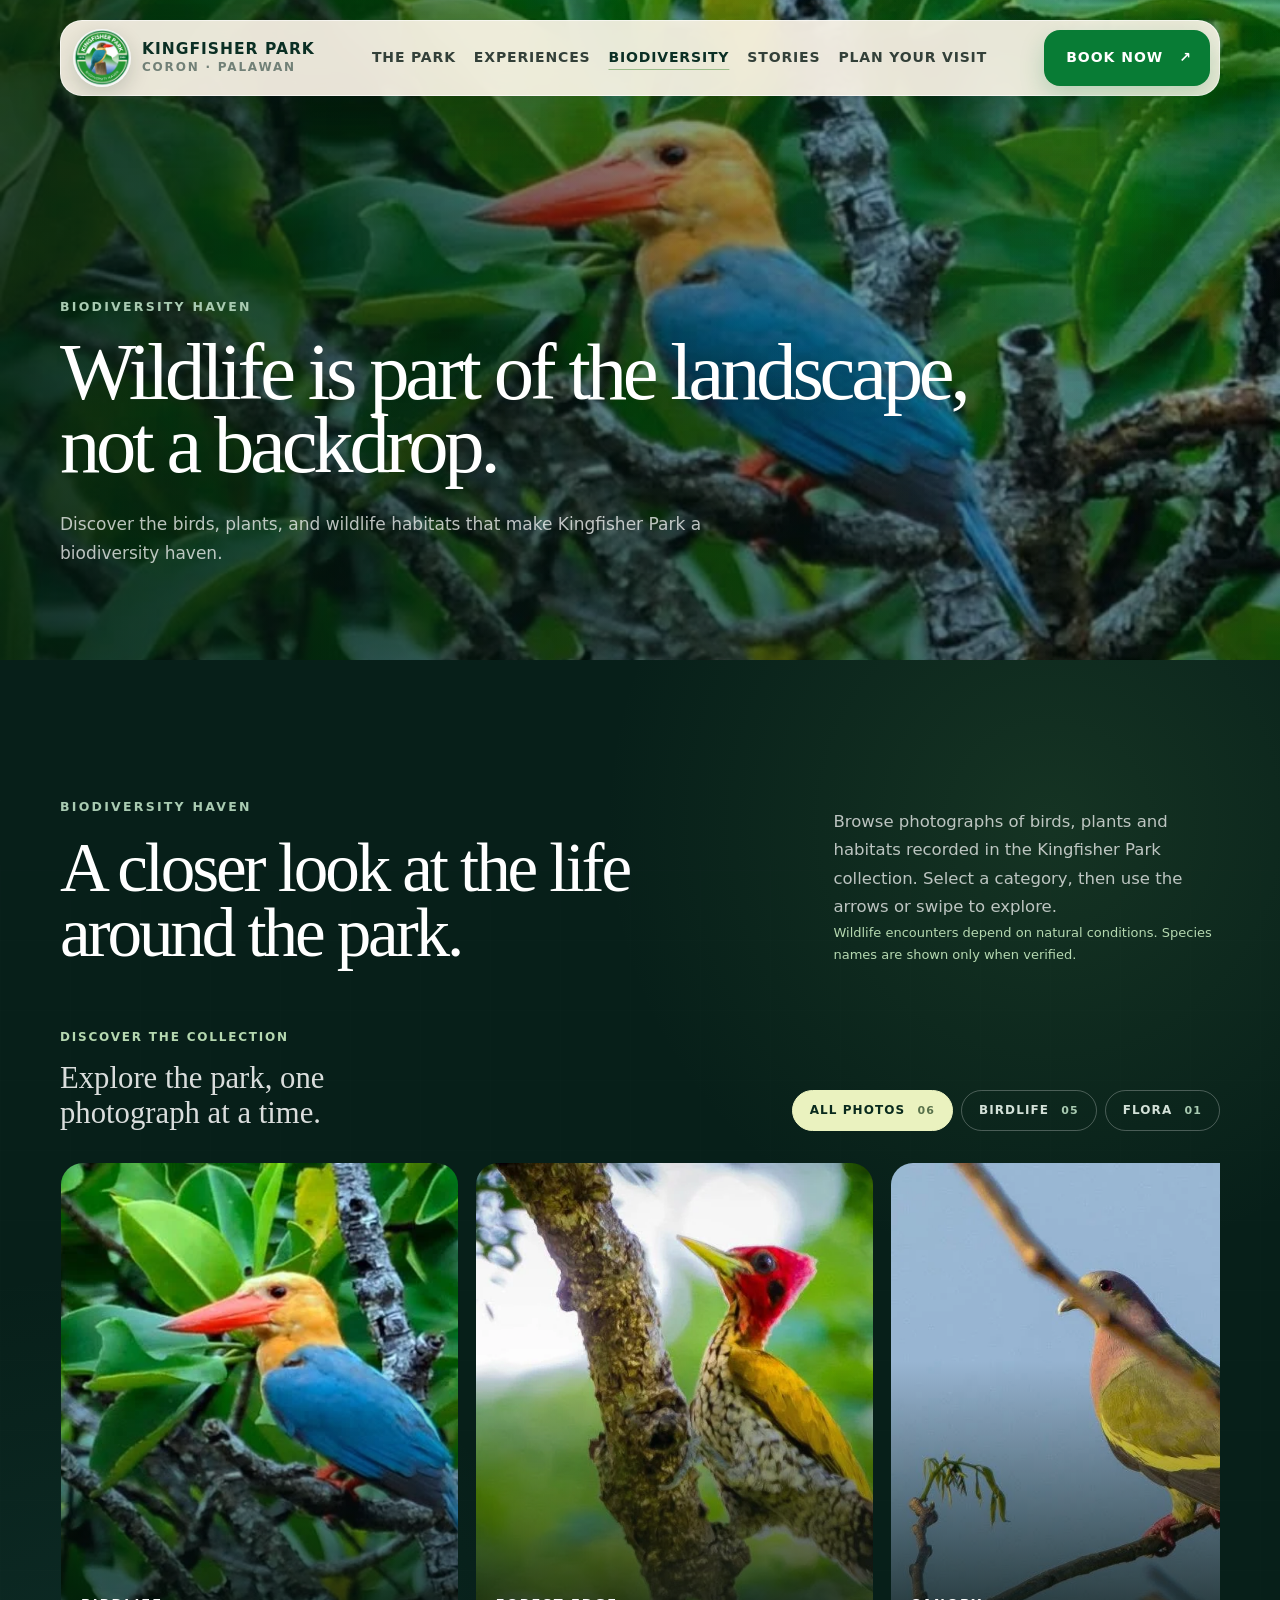
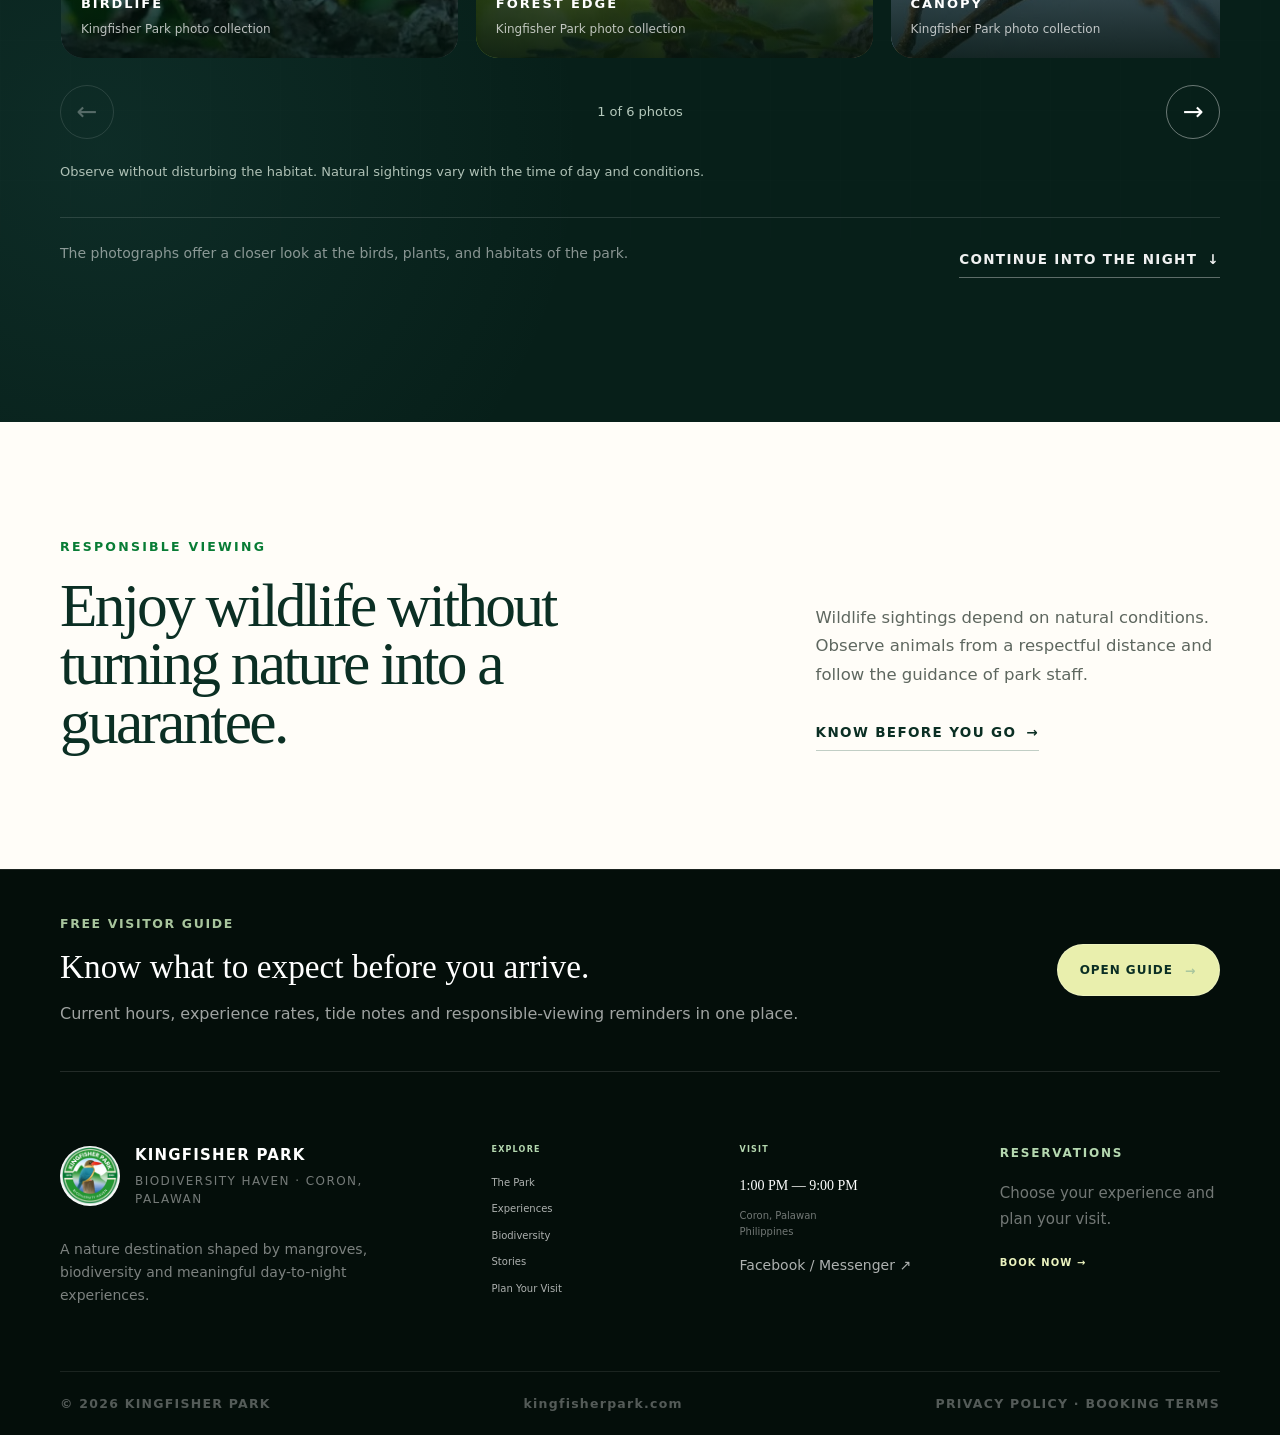
==== commit 57e90442: "Add files via upload" ====
--- a/biodiversity.html
+++ b/biodiversity.html
@@ -1,227 +1,155 @@
-<!doctype html>
+<!DOCTYPE html>
+
 <html lang="en">
 <head>
-  <meta charset="utf-8">
-  <meta name="viewport" content="width=device-width, initial-scale=1">
-  <meta name="theme-color" content="#0b2f24">
-  <meta name="description" content="Explore authentic biodiversity photographs from the Kingfisher Park archive and learn how the website will present wildlife responsibly.">
-  <title>Biodiversity — Kingfisher Park</title>
-  <link rel="stylesheet" href="css/styles.css">
+<meta charset="utf-8"/>
+<meta content="width=device-width, initial-scale=1" name="viewport"/>
+<meta content="#0b2f24" name="theme-color"/>
+<meta content="Explore the birds, native plants, and wildlife habitats of Kingfisher Park in Coron, Palawan." name="description"/>
+<title>Biodiversity — Kingfisher Park</title>
+<link href="css/styles.css" rel="stylesheet"/>
 </head>
-<body>
-  <a class="skip-link" href="#main-content">Skip to main content</a>
-
-  <header class="site-header" id="site-header">
-    <div class="header-shell">
-      <a class="brand" href="index.html" aria-label="Kingfisher Park home">
-        <img
-          class="brand-logo"
-          src="assets/logo/kingfisher-park-logo-512.webp"
-          alt=""
-          width="512"
-          height="512"
-        >
-        <span class="brand-copy">
-          <strong>KINGFISHER PARK</strong>
-          <small>CORON · PALAWAN</small>
-        </span>
-      </a>
-
-      <nav class="desktop-nav" aria-label="Primary navigation">
-        <a href="the-park.html">THE PARK</a>
-        <a href="experiences.html">EXPERIENCES</a>
-        <a href="biodiversity.html" aria-current="page">BIODIVERSITY</a>
-        <a href="stories.html">STORIES</a>
-        <a href="plan-your-visit.html">PLAN YOUR VISIT</a>
-      </nav>
-
-      <a class="header-book" href="booking.html">
-        <span>BOOK NOW</span>
-        <span aria-hidden="true">↗</span>
-      </a>
-
-      <button
-        class="menu-toggle"
-        type="button"
-        aria-expanded="false"
-        aria-controls="mobile-menu"
-        aria-label="Open navigation menu"
-      >
-        <span></span><span></span>
-      </button>
-    </div>
-
-    <div class="mobile-menu" id="mobile-menu" hidden>
-      <nav aria-label="Mobile navigation">
-        <a href="the-park.html">THE PARK</a>
-        <a href="experiences.html">EXPERIENCES</a>
-        <a href="biodiversity.html" aria-current="page">BIODIVERSITY</a>
-        <a href="stories.html">STORIES</a>
-        <a href="plan-your-visit.html">PLAN YOUR VISIT</a>
-        <a class="mobile-book" href="booking.html">BOOK NOW <span aria-hidden="true">↗</span></a>
-      </nav>
-    </div>
-  </header>
-
-  <main id="main-content">
-    <section class="subpage-hero subpage-hero-biodiversity">
-      <img class="subpage-hero-photo" src="assets/images/biodiversity/birdlife-01.webp" alt="" aria-hidden="true" width="720" height="479" fetchpriority="high" decoding="async">
-      <div class="subpage-hero-shade" aria-hidden="true"></div>
-      <div class="page-width subpage-hero-inner">
-        <span class="section-kicker section-kicker-light">BIODIVERSITY HAVEN</span>
-        <h1>Wildlife is part of the landscape, not a backdrop.</h1>
-        <p>The biodiversity page gives the archive room to breathe without crowding the homepage, while keeping species claims and photo details subject to verification.</p>
-      </div>
-    </section>
-
-
-    <section class="biodiversity" id="biodiversity" aria-labelledby="biodiversity-title">
-      <div class="page-width">
-        <div class="biodiversity-head">
-          <div>
-            <span class="section-kicker section-kicker-light">BIODIVERSITY HAVEN</span>
-            <h2 id="biodiversity-title">A closer look at the life around the park.</h2>
-          </div>
-          <div class="biodiversity-intro">
-            <p>
-              Selected photographs from the Kingfisher Park archive reveal a landscape
-              shared with varied birdlife and native vegetation.
-            </p>
-            <p class="verification-note">
-              Detailed species labels will be added only after identification and publication
-              details are verified.
-            </p>
-          </div>
-        </div>
-
-        <div class="bio-gallery">
-          <figure class="bio-card bio-card-large">
-            <img src="assets/images/biodiversity/birdlife-01.webp" alt="Colorful bird photographed at Kingfisher Park" loading="lazy" width="720" height="479">
-            <figcaption><span>BIRDLIFE</span><small>Kingfisher Park archive</small></figcaption>
-          </figure>
-
-          <figure class="bio-card">
-            <img src="assets/images/biodiversity/birdlife-02.webp" alt="Woodpecker photographed in the Kingfisher Park archive" loading="lazy" width="960" height="640">
-            <figcaption><span>FOREST EDGE</span><small>Archive photograph</small></figcaption>
-          </figure>
-
-          <figure class="bio-card">
-            <img src="assets/images/biodiversity/birdlife-03.webp" alt="Green bird perched on a branch in the Kingfisher Park archive" loading="lazy" width="960" height="640">
-            <figcaption><span>CANOPY</span><small>Archive photograph</small></figcaption>
-          </figure>
-
-          <figure class="bio-card bio-card-tall">
-            <img src="assets/images/biodiversity/birdlife-04.webp" alt="Brightly colored bird photographed near the forest floor in the Kingfisher Park archive" loading="lazy" width="1200" height="799">
-            <figcaption><span>FOREST LIFE</span><small>Kingfisher Park archive</small></figcaption>
-          </figure>
-
-          <figure class="bio-card">
-            <img src="assets/images/biodiversity/birdlife-05.webp" alt="Dark blue bird perched on a branch in the Kingfisher Park archive" loading="lazy" width="960" height="640">
-            <figcaption><span>WILDLIFE</span><small>Archive photograph</small></figcaption>
-          </figure>
-
-          <figure class="bio-card">
-            <img src="assets/images/biodiversity/flora-01.webp" alt="Pink flowering plant photographed in the Kingfisher Park archive" loading="lazy" width="445" height="720">
-            <figcaption><span>FLORA</span><small>Archive photograph</small></figcaption>
-          </figure>
-        </div>
-
-        <div class="bio-footer">
-          <p>
-            The biodiversity gallery will expand as the client confirms species names,
-            captions, photo credits and publication rights.
+<body class="kp-v7 kp-v7-biodiversity">
+<a class="skip-link" href="#main-content">Skip to main content</a>
+<header class="site-header" id="site-header">
+<div class="header-shell">
+<a aria-label="Kingfisher Park home" class="brand" href="index.html">
+<img alt="" class="brand-logo" height="512" src="assets/logo/kingfisher-park-logo-512.webp" width="512"/>
+<span class="brand-copy">
+<strong>KINGFISHER PARK</strong>
+<small>CORON · PALAWAN</small>
+</span>
+</a>
+<nav aria-label="Primary navigation" class="desktop-nav">
+<a href="the-park.html">THE PARK</a>
+<a href="experiences.html">EXPERIENCES</a>
+<a aria-current="page" href="biodiversity.html">BIODIVERSITY</a>
+<a href="stories.html">STORIES</a>
+<a href="plan-your-visit.html">PLAN YOUR VISIT</a>
+</nav>
+<a class="header-book" href="booking.html">
+<span>BOOK NOW</span>
+<span aria-hidden="true">↗</span>
+</a>
+<button aria-controls="mobile-menu" aria-expanded="false" aria-label="Open navigation menu" class="menu-toggle" type="button">
+<span></span><span></span>
+</button>
+</div>
+<div class="mobile-menu" hidden="" id="mobile-menu">
+<nav aria-label="Mobile navigation">
+<a href="the-park.html">THE PARK</a>
+<a href="experiences.html">EXPERIENCES</a>
+<a aria-current="page" href="biodiversity.html">BIODIVERSITY</a>
+<a href="stories.html">STORIES</a>
+<a href="plan-your-visit.html">PLAN YOUR VISIT</a>
+<a class="mobile-book" href="booking.html">BOOK NOW <span aria-hidden="true">↗</span></a>
+</nav>
+</div>
+</header>
+<main id="main-content">
+<section class="subpage-hero subpage-hero-biodiversity">
+<img alt="" aria-hidden="true" class="subpage-hero-photo" decoding="async" fetchpriority="high" height="479" src="assets/images/biodiversity/birdlife-01.webp" width="720"/>
+<div aria-hidden="true" class="subpage-hero-shade"></div>
+<div class="page-width subpage-hero-inner">
+<span class="section-kicker section-kicker-light">BIODIVERSITY HAVEN</span>
+<h1>Wildlife is part of the landscape, not a backdrop.</h1>
+<p>Discover the birds, plants, and wildlife habitats that make Kingfisher Park a biodiversity haven.</p>
+</div>
+</section>
+<section aria-labelledby="biodiversity-title" class="biodiversity" id="biodiversity">
+<div class="page-width">
+<div class="biodiversity-head">
+<div>
+<span class="section-kicker section-kicker-light">BIODIVERSITY HAVEN</span>
+<h2 id="biodiversity-title">A closer look at the life around the park.</h2>
+</div>
+<div class="biodiversity-intro"><p>Browse photographs of birds, plants and habitats recorded in the Kingfisher Park collection. Select a category, then use the arrows or swipe to explore.</p><p class="bio-discovery-note">Wildlife encounters depend on natural conditions. Species names are shown only when verified.</p></div>
+</div>
+<div class="v7-wildlife-explorer" data-wildlife-explorer=""><div class="v7-wildlife-header"><div><span class="v7-eyebrow">DISCOVER THE COLLECTION</span><p>Explore the park, one photograph at a time.</p></div><div aria-label="Wildlife photograph categories" class="v7-wildlife-tabs" role="tablist"><button aria-controls="v7-gallery-all" aria-selected="true" id="v7-tab-all" role="tab" type="button">ALL PHOTOS <small>06</small></button><button aria-controls="v7-gallery-birds" aria-selected="false" id="v7-tab-birds" role="tab" tabindex="-1" type="button">BIRDLIFE <small>05</small></button><button aria-controls="v7-gallery-flora" aria-selected="false" id="v7-tab-flora" role="tab" tabindex="-1" type="button">FLORA <small>01</small></button></div></div><div aria-label="All photographs" class="v7-wildlife-panel" id="v7-gallery-all" role="tabpanel"><div aria-label="All photo gallery; scroll horizontally to explore" class="v7-wildlife-track" tabindex="0"><figure class="v7-wildlife-card"><img alt="Colorful bird perched among mangrove leaves" decoding="async" loading="lazy" src="assets/images/biodiversity/birdlife-01.webp"/><figcaption><span>BIRDLIFE</span><small>Kingfisher Park photo collection</small></figcaption></figure><figure class="v7-wildlife-card"><img alt="Red-headed forest bird on a tree trunk" decoding="async" loading="lazy" src="assets/images/biodiversity/birdlife-02.webp"/><figcaption><span>FOREST EDGE</span><small>Kingfisher Park photo collection</small></figcaption></figure><figure class="v7-wildlife-card"><img alt="Turquoise and dark tropical bird perched on a branch" decoding="async" loading="lazy" src="assets/images/biodiversity/birdlife-03.webp"/><figcaption><span>CANOPY</span><small>Kingfisher Park photo collection</small></figcaption></figure><figure class="v7-wildlife-card"><img alt="Bird photographed among vegetation" decoding="async" loading="lazy" src="assets/images/biodiversity/birdlife-04.webp"/><figcaption><span>FOREST LIFE</span><small>Kingfisher Park photo collection</small></figcaption></figure><figure class="v7-wildlife-card"><img alt="Dark blue forest bird perched on a branch" decoding="async" loading="lazy" src="assets/images/biodiversity/birdlife-05.webp"/><figcaption><span>BIRDLIFE</span><small>Kingfisher Park photo collection</small></figcaption></figure><figure class="v7-wildlife-card"><img alt="Pink flowering plant among green foliage" decoding="async" loading="lazy" src="assets/images/biodiversity/flora-01.webp"/><figcaption><span>FLORA</span><small>Kingfisher Park photo collection</small></figcaption></figure></div><div class="v7-wildlife-toolbar"><span aria-live="polite" class="v7-wildlife-status" role="status">1 of 6 photos</span><div class="v7-wildlife-controls"><button aria-label="Previous photo" data-gallery-prev="" type="button">←</button><button aria-label="Next photo" data-gallery-next="" type="button">→</button></div></div></div><div aria-label="Birdlife photographs" class="v7-wildlife-panel" hidden="" id="v7-gallery-birds" role="tabpanel"><div aria-label="Birdlife photo gallery; scroll horizontally to explore" class="v7-wildlife-track" tabindex="0"><figure class="v7-wildlife-card"><img alt="Colorful bird perched among mangrove leaves" decoding="async" loading="lazy" src="assets/images/biodiversity/birdlife-01.webp"/><figcaption><span>BIRDLIFE</span><small>Kingfisher Park photo collection</small></figcaption></figure><figure class="v7-wildlife-card"><img alt="Red-headed forest bird on a tree trunk" decoding="async" loading="lazy" src="assets/images/biodiversity/birdlife-02.webp"/><figcaption><span>FOREST EDGE</span><small>Kingfisher Park photo collection</small></figcaption></figure><figure class="v7-wildlife-card"><img alt="Turquoise and dark tropical bird perched on a branch" decoding="async" loading="lazy" src="assets/images/biodiversity/birdlife-03.webp"/><figcaption><span>CANOPY</span><small>Kingfisher Park photo collection</small></figcaption></figure><figure class="v7-wildlife-card"><img alt="Bird photographed among vegetation" decoding="async" loading="lazy" src="assets/images/biodiversity/birdlife-04.webp"/><figcaption><span>FOREST LIFE</span><small>Kingfisher Park photo collection</small></figcaption></figure><figure class="v7-wildlife-card"><img alt="Dark blue forest bird perched on a branch" decoding="async" loading="lazy" src="assets/images/biodiversity/birdlife-05.webp"/><figcaption><span>BIRDLIFE</span><small>Kingfisher Park photo collection</small></figcaption></figure></div><div class="v7-wildlife-toolbar"><span aria-live="polite" class="v7-wildlife-status" role="status">1 of 5 photos</span><div class="v7-wildlife-controls"><button aria-label="Previous photo" data-gallery-prev="" type="button">←</button><button aria-label="Next photo" data-gallery-next="" type="button">→</button></div></div></div><div aria-label="Flora photographs" class="v7-wildlife-panel" hidden="" id="v7-gallery-flora" role="tabpanel"><div aria-label="Flora photo gallery; scroll horizontally to explore" class="v7-wildlife-track" tabindex="0"><figure class="v7-wildlife-card"><img alt="Pink flowering plant among green foliage" decoding="async" loading="lazy" src="assets/images/biodiversity/flora-01.webp"/><figcaption><span>FLORA</span><small>Kingfisher Park photo collection</small></figcaption></figure></div><div class="v7-wildlife-toolbar"><span aria-live="polite" class="v7-wildlife-status" role="status">1 of 1 photos</span><div class="v7-wildlife-controls"><button aria-label="Previous photo" data-gallery-prev="" type="button">←</button><button aria-label="Next photo" data-gallery-next="" type="button">→</button></div></div></div><p class="v7-wildlife-footnote">Observe without disturbing the habitat. Natural sightings vary with the time of day and conditions.</p></div>
+<div class="bio-footer">
+<p>
+            The photographs offer a closer look at the birds, plants, and habitats of the park.
           </p>
-          <a class="text-link light-link" href="#after-dark">
+<a class="text-link light-link" href="experiences.html#after-dark">
             CONTINUE INTO THE NIGHT
             <span aria-hidden="true">↓</span>
-          </a>
-        </div>
-      </div>
-    </section>
-    <section class="page-bridge">
-      <div class="page-width page-bridge-grid">
-        <div>
-          <span class="section-kicker">RESPONSIBLE VIEWING</span>
-          <h2>Enjoy wildlife without turning nature into a guarantee.</h2>
-        </div>
-        <div>
-          <p>
-            The current website prototype avoids promising specific wildlife sightings.
-            Species names, conservation status, photo credits and publication permissions
-            will be finalized only after verification.
+</a>
+</div>
+</div>
+</section>
+<section class="page-bridge">
+<div class="page-width page-bridge-grid">
+<div>
+<span class="section-kicker">RESPONSIBLE VIEWING</span>
+<h2>Enjoy wildlife without turning nature into a guarantee.</h2>
+</div>
+<div>
+<p>
+            Wildlife sightings depend on natural conditions. Observe animals from a respectful distance and follow the guidance of park staff.
           </p>
-          <a class="text-link" href="plan-your-visit.html#know-before">KNOW BEFORE YOU GO <span aria-hidden="true">→</span></a>
-        </div>
-      </div>
-    </section>
-
-  </main>
-
-  <a class="mobile-sticky-book" href="booking.html" aria-label="Book a Kingfisher Park experience">
-    <span>
-      <small>OPEN 1:00 PM — 9:00 PM</small>
-      <strong>BOOK YOUR EXPERIENCE</strong>
-    </span>
-    <span class="mobile-sticky-arrow" aria-hidden="true">→</span>
-  </a>
-
-  <footer class="site-footer">
-    <div class="page-width footer-guide">
-      <div>
-        <span>FREE VISITOR GUIDE</span>
-        <strong>Know what to expect before you arrive.</strong>
-        <p>Current hours, experience rates, tide notes and responsible-viewing reminders in one place.</p>
-      </div>
-      <a href="visitor-guide.html">OPEN GUIDE <span aria-hidden="true">→</span></a>
-    </div>
-    <div class="page-width footer-grid">
-      <div class="footer-brand">
-        <a class="footer-logo-lockup" href="index.html" aria-label="Kingfisher Park home">
-          <img src="assets/logo/kingfisher-park-logo-512.webp" alt="" width="512" height="512">
-          <span>
-            <strong>KINGFISHER PARK</strong>
-            <small>BIODIVERSITY HAVEN · CORON, PALAWAN</small>
-          </span>
-        </a>
-        <p>
+<a class="text-link" href="plan-your-visit.html#know-before">KNOW BEFORE YOU GO <span aria-hidden="true">→</span></a>
+</div>
+</div>
+</section>
+</main>
+<a aria-label="Book a Kingfisher Park experience" class="mobile-sticky-book" href="booking.html">
+<span>
+<small>OPEN 1:00 PM — 9:00 PM</small>
+<strong>BOOK YOUR EXPERIENCE</strong>
+</span>
+<span aria-hidden="true" class="mobile-sticky-arrow">→</span>
+</a>
+<footer class="site-footer">
+<div class="page-width footer-guide">
+<div>
+<span>FREE VISITOR GUIDE</span>
+<strong>Know what to expect before you arrive.</strong>
+<p>Current hours, experience rates, tide notes and responsible-viewing reminders in one place.</p>
+</div>
+<a href="visitor-guide.html">OPEN GUIDE <span aria-hidden="true">→</span></a>
+</div>
+<div class="page-width footer-grid">
+<div class="footer-brand">
+<a aria-label="Kingfisher Park home" class="footer-logo-lockup" href="index.html">
+<img alt="" height="512" src="assets/logo/kingfisher-park-logo-512.webp" width="512"/>
+<span>
+<strong>KINGFISHER PARK</strong>
+<small>BIODIVERSITY HAVEN · CORON, PALAWAN</small>
+</span>
+</a>
+<p>
           A nature destination shaped by mangroves, biodiversity and meaningful day-to-night experiences.
         </p>
-      </div>
-
-      <nav class="footer-nav" aria-label="Footer navigation">
-        <span>EXPLORE</span>
-        <a href="the-park.html">The Park</a>
-        <a href="experiences.html">Experiences</a>
-        <a href="biodiversity.html">Biodiversity</a>
-        <a href="stories.html">Stories</a>
-        <a href="plan-your-visit.html">Plan Your Visit</a>
-      </nav>
-
-      <div class="footer-visit">
-        <span>VISIT</span>
-        <strong>1:00 PM — 9:00 PM</strong>
-        <p>Coron, Palawan<br>Philippines</p>
-        <a href="https://web.facebook.com/KingfisherPark" target="_blank" rel="noopener noreferrer">
+</div>
+<nav aria-label="Footer navigation" class="footer-nav">
+<span>EXPLORE</span>
+<a href="the-park.html">The Park</a>
+<a href="experiences.html">Experiences</a>
+<a href="biodiversity.html">Biodiversity</a>
+<a href="stories.html">Stories</a>
+<a href="plan-your-visit.html">Plan Your Visit</a>
+</nav>
+<div class="footer-visit">
+<span>VISIT</span>
+<strong>1:00 PM — 9:00 PM</strong>
+<p>Coron, Palawan<br/>Philippines</p>
+<a href="https://web.facebook.com/KingfisherPark" rel="noopener noreferrer" target="_blank">
           Facebook / Messenger ↗
         </a>
-      </div>
-
-      <div class="footer-book">
-        <span>RESERVATIONS</span>
-        <p>Online booking and secure payment are planned for the live Wix implementation.</p>
-        <a class="footer-book-link" href="booking.html">BOOK NOW →</a>
-      </div>
-    </div>
-
-    <div class="page-width footer-bottom">
-      <span>© 2026 KINGFISHER PARK</span>
-      <span>kingfisherpark.com</span>
-      <span>PRIVACY &amp; BOOKING TERMS · TO BE FINALIZED BEFORE LIVE CHECKOUT</span>
-    </div>
-  </footer>
-
-  <div class="prototype-toast" id="prototype-toast" role="status" aria-live="polite" aria-atomic="true"></div>
-
-  <script src="js/main.js"></script>
+</div>
+<div class="footer-book">
+<span>RESERVATIONS</span>
+<p>Choose your experience and plan your visit.</p>
+<a class="footer-book-link" href="booking.html">BOOK NOW →</a>
+</div>
+</div>
+<div class="page-width footer-bottom">
+<span>© 2026 KINGFISHER PARK</span>
+<span>kingfisherpark.com</span>
+<span>PRIVACY POLICY · BOOKING TERMS</span>
+</div>
+</footer>
+<div aria-atomic="true" aria-live="polite" class="prototype-toast" id="prototype-toast" role="status"></div>
+<script src="js/main.js"></script>
 </body>
 </html>
--- a/css/styles.css
+++ b/css/styles.css
@@ -4603,7 +4603,7 @@
 .regenerative-mosaic {
   display: grid;
   grid-template-columns: 1.08fr .8fr .8fr;
-  grid-template-rows: repeat(2, minmax(235px, 1fr));
+  grid-template-rows: repeat(2, clamp(260px, 24vw, 340px));
   gap: 16px;
   min-height: 570px;
 }
@@ -4754,3 +4754,195 @@
 @media (prefers-reduced-motion: reduce) {
   .regenerative-photo img, .regenerative-story-media img { transition: none; }
 }
+
+
+/* ============================================================
+   V6 FINAL QA — VERIFIED LOCAL HERO FALLBACKS AND PHOTO ESSAY LINKS
+   Resilient to differing browser HTML image-loading behavior.
+   Each CSS URL is relative to the css/ directory. HTML img tags
+   remain the primary full-resolution visible images.
+   ============================================================ */
+.subpage-hero-park { background-image: url("../assets/images/landscape/park-panorama.webp"); background-position: center; background-size: cover; }
+.subpage-hero-experiences { background-image: url("../assets/images/night/night-boardwalk.webp"); background-position: center; background-size: cover; }
+.subpage-hero-biodiversity { background-image: url("../assets/images/biodiversity/birdlife-01.webp"); background-position: center 35%; background-size: cover; }
+.subpage-hero-stories { background-image: url("../assets/images/community/local-craft-2026.webp"); background-position: center 45%; background-size: cover; }
+.subpage-hero-plan { background-image: url("../assets/images/night/night-boardwalk.webp"); background-position: center; background-size: cover; }
+.guide-hero { background-image: url("../assets/images/hero/mangrove-aerial.webp"); background-position: center 42%; background-size: cover; }
+.subpage-hero-jump {
+  display: inline-flex; align-items: center; gap: 12px;
+  margin-top: 26px; padding-bottom: 8px;
+  border-bottom: 1px solid rgba(223,242,145,.65);
+  color: #dff291; font: 800 12px/1.55 var(--font-body);
+  letter-spacing: .11em; text-decoration: none;
+}
+.subpage-hero-jump:hover, .subpage-hero-jump:focus-visible { color:#fff; border-color:#fff; }
+@media(max-width:520px) {.subpage-hero-jump {font-size:11px;letter-spacing:.07em;margin-top:19px;}}
+/* ===============================================================
+   KINGFISHER PARK — V7 SUBPAGE DESIGN SYSTEM
+   Wix Studio implementation: native Pro Gallery, native cards/grid,
+   native Accordion, native Slideshow Repeater where indicated.
+   Every selector is scoped to .kp-v7 PAGE classes. HOME untouched.
+   =============================================================== */
+.kp-v7 [hidden] { display: none !important; }
+.kp-v7 .v7-eyebrow { color: #b5d8b0; font-weight: 850; font-size: 12px; letter-spacing: .15em; }
+
+/* BIODIVERSITY — user-driven horizontal photo explorer */
+.kp-v7-biodiversity .v7-wildlife-explorer { margin-top: 44px; }
+.kp-v7-biodiversity .v7-wildlife-header { display:flex;justify-content:space-between;align-items:end;gap:35px;flex-wrap:wrap;margin-bottom:28px; }
+.kp-v7-biodiversity .v7-wildlife-header p { color:rgba(255,255,255,.85);font-family:Georgia,serif;font-size:clamp(22px,2.4vw,36px);line-height:1.15;max-width:390px;margin:12px 0 0; }
+.kp-v7-biodiversity .v7-wildlife-tabs { display:flex;flex-wrap:wrap;gap:8px; }
+.kp-v7-biodiversity .v7-wildlife-tabs button { appearance:none;cursor:pointer;border:1px solid rgba(255,255,255,.26);border-radius:999px;color:#d3e1d8;background:transparent;padding:12px 17px;font:800 12px/1.3 Inter,system-ui,sans-serif;letter-spacing:.09em; }
+.kp-v7-biodiversity .v7-wildlife-tabs small {margin-left:7px;color:#a9cbb2;font-size:11px;}
+.kp-v7-biodiversity .v7-wildlife-tabs button[aria-selected="true"] { background:#eaf2bf;border-color:#eaf2bf;color:#092a1d; }
+.kp-v7-biodiversity .v7-wildlife-tabs button[aria-selected="true"] small { color:#58714b; }
+.kp-v7-biodiversity .v7-wildlife-track {display:flex;gap:18px;overflow-x:auto;scroll-snap-type:x mandatory;scroll-padding-inline:1px;overscroll-behavior-x:contain;padding:4px 2px 12px;scrollbar-width:thin;scrollbar-color:#8bac85 transparent;}
+.kp-v7-biodiversity .v7-wildlife-card {position:relative;flex:0 0 clamp(265px,31vw,410px);aspect-ratio:4/5;max-height:495px;margin:0;overflow:hidden;scroll-snap-align:start;border-radius:22px;background:#173a2e;}
+.kp-v7-biodiversity .v7-wildlife-card img {width:100%;height:100%;object-fit:cover;display:block;transition:transform .5s ease;}
+.kp-v7-biodiversity .v7-wildlife-card:hover img {transform:scale(1.025);}
+.kp-v7-biodiversity .v7-wildlife-card::after {content:"";position:absolute;inset:40% 0 0;background:linear-gradient(0deg,rgba(3,18,13,.88),transparent);pointer-events:none;}
+.kp-v7-biodiversity .v7-wildlife-card figcaption {position:absolute;z-index:1;inset:auto 20px 20px;display:grid;gap:6px;}
+.kp-v7-biodiversity .v7-wildlife-card figcaption span {color:white;font-weight:850;font-size:13px;letter-spacing:.15em;}
+.kp-v7-biodiversity .v7-wildlife-card figcaption small {color:rgba(255,255,255,.72);font-size:12px;}
+.kp-v7-biodiversity .v7-wildlife-toolbar {display:flex;justify-content:space-between;align-items:center;gap:16px;margin:15px 0 0;}
+.kp-v7-biodiversity .v7-wildlife-status {font-size:13px;color:#b5c9bc;}
+.kp-v7-biodiversity .v7-wildlife-controls {display:flex;gap:10px;}
+.kp-v7-biodiversity .v7-wildlife-controls button {width:54px;height:54px;display:grid;place-items:center;border:1px solid rgba(255,255,255,.40);border-radius:50%;background:transparent;color:white;font-size:25px;cursor:pointer;transition:background .2s ease;}
+.kp-v7-biodiversity .v7-wildlife-controls button:not(:disabled):hover {background:#eaf2bf;color:#0a2e22;}
+.kp-v7-biodiversity .v7-wildlife-controls button:disabled {opacity:.3;cursor:default;}
+.kp-v7-biodiversity .v7-wildlife-footnote {color:#afc1b6;margin:22px 0 0;font-size:13px;line-height:1.65;}
+.kp-v7-biodiversity .biodiversity-intro .bio-discovery-note {font-size:13px;color:#b5d8b0;}
+
+/* THE PARK — editorial archive instead of another three-card grid */
+.kp-v7-park .community-rule {padding-block:18px;}
+.kp-v7-park .v7-park-community-photos {position:relative;display:grid;grid-template-columns:1.15fr .85fr;grid-template-rows:repeat(2,minmax(260px,1fr));gap:16px;min-height:630px;}
+.kp-v7-park .v7-park-community-photos .community-photo {position:relative;top:auto;right:auto;bottom:auto;left:auto;width:auto;height:auto;border-radius:20px;box-shadow:none;}
+.kp-v7-park .v7-park-community-photos .community-photo-main {grid-column:1;grid-row:1/3;z-index:1;}
+.kp-v7-park .v7-park-community-photos .community-photo-top {grid-column:2;grid-row:1;}
+.kp-v7-park .v7-park-community-photos .community-photo-bottom {grid-column:2;grid-row:2;z-index:1;}
+.kp-v7-park .v7-park-history {padding:110px 0 125px;background:#fff9ef;}
+.kp-v7-park .v7-park-history-layout {display:grid;grid-template-columns:1fr .88fr;gap:clamp(40px,7vw,110px);align-items:center;}
+.kp-v7-park .v7-park-history h2 {max-width:660px;margin:18px 0 0;font:400 clamp(48px,5vw,76px)/.97 Georgia,serif;letter-spacing:-.045em;color:#0b2f24;}
+.kp-v7-park .v7-park-history p {max-width:580px;font-size:17px;line-height:1.75;color:#66716b;margin:26px 0 32px;}
+.kp-v7-park .v7-park-history figure {position:relative;margin:0;min-height:370px;overflow:hidden;border-radius:24px;}
+.kp-v7-park .v7-park-history figure img {width:100%;height:100%;min-height:370px;object-fit:cover;}
+.kp-v7-park .v7-park-history figcaption {position:absolute;bottom:18px;left:22px;color:white;background:#102b22ad;padding:10px 13px;font-size:11px;font-weight:800;letter-spacing:.12em;border-radius:7px;}
+
+/* EXPERIENCES — full-width image-and-details rows; fewer repeating image grids */
+.kp-v7-experiences .experience-grid {grid-template-columns:1fr;gap:26px;}
+.kp-v7-experiences .experience-card {grid-template-columns:minmax(0, .95fr) minmax(0, 1.05fr);min-height:370px;}
+.kp-v7-experiences .experience-card:nth-child(even) {grid-template-columns:minmax(0, 1.05fr) minmax(0, .95fr);}
+.kp-v7-experiences .experience-card:nth-child(even) .experience-media {grid-column:2;grid-row:1;}
+.kp-v7-experiences .experience-card:nth-child(even) .experience-copy {grid-column:1;grid-row:1;}
+.kp-v7-experiences .experience-copy {padding:42px 46px 38px;}
+.kp-v7-experiences .experience-copy > p:not(.condition) {font-size:16px;line-height:1.7;}
+.kp-v7-experiences .experience-topline h3 {font-size:clamp(32px,3.1vw,48px);}
+.kp-v7-experiences .after-dark-inner {grid-template-columns:minmax(0, .95fr) minmax(0, 1.05fr);gap:clamp(45px,7vw,95px);}
+.kp-v7-experiences .v7-night-preparation figure {position:relative;margin:0;overflow:hidden;border-radius:22px;height:310px;}
+.kp-v7-experiences .v7-night-preparation figure img {width:100%;height:100%;object-fit:cover;}
+.kp-v7-experiences .v7-night-preparation figure::after {content:"";position:absolute;inset:60% 0 0;background:linear-gradient(0deg,#061a18b8,transparent);}
+.kp-v7-experiences .v7-night-preparation figcaption {position:absolute;z-index:1;bottom:20px;left:23px;font-size:12px;color:white;font-weight:850;letter-spacing:.15em;}
+.kp-v7-experiences .v7-night-preparation-notes {display:grid;gap:0;}
+.kp-v7-experiences .v7-night-preparation-notes > div {padding:21px 2px;border-bottom:1px solid #ffffff32;}
+.kp-v7-experiences .v7-night-preparation-notes strong {color:#def2b2;font-size:12px;letter-spacing:.14em;}
+.kp-v7-experiences .v7-night-preparation-notes p {color:#d4e4db;margin:9px 0 0;font-size:15px;line-height:1.62;}
+
+/* STORIES — timeline and feature-led agriculture photo essay */
+.kp-v7-stories #stories .story-grid.v7-archive-timeline {display:grid;grid-template-columns:1fr;gap:0;position:relative;border-left:2px solid #b5cbb8;margin-left:10px;padding-left:48px;}
+.kp-v7-stories #stories .v7-archive-timeline .story-card {position:relative;display:grid;grid-template-columns:minmax(200px,.62fr) minmax(0,1fr);gap:25px;padding:0 0 38px;box-shadow:none;border:none;background:transparent;overflow:visible;}
+.kp-v7-stories #stories .v7-archive-timeline .story-card::before {content:"";position:absolute;left:-60px;top:27px;width:20px;height:20px;border-radius:50%;background:#087c35;border:5px solid #eaf1e5;}
+.kp-v7-stories #stories .v7-archive-timeline .story-media {height:250px;max-height:250px;border-radius:20px;overflow:hidden;}
+.kp-v7-stories #stories .v7-archive-timeline .story-copy {padding:22px 0 0;}
+.kp-v7-stories #stories .v7-archive-timeline .story-card-current {grid-column:auto;grid-row:auto;}
+.kp-v7-stories .v7-stories-community {padding:100px 0;background:#0a2b22;color:#fff;}
+.kp-v7-stories .v7-community-teaser {display:grid;grid-template-columns:.9fr 1fr;gap:clamp(40px,8vw,125px);align-items:center;}
+.kp-v7-stories .v7-community-teaser figure {margin:0;position:relative;height:430px;border-radius:24px;overflow:hidden;}
+.kp-v7-stories .v7-community-teaser img {width:100%;height:100%;object-fit:cover;}
+.kp-v7-stories .v7-community-teaser figcaption {position:absolute;bottom:19px;left:20px;color:white;background:#071f17bd;padding:10px;border-radius:6px;font-size:12px;letter-spacing:.1em;}
+.kp-v7-stories .v7-community-teaser h2 {font:400 clamp(48px,5vw,76px)/.97 Georgia,serif;letter-spacing:-.045em;margin:18px 0;}
+.kp-v7-stories .v7-community-teaser p {font-size:17px;line-height:1.7;color:#bfcdc4;margin-bottom:28px;}
+.kp-v7-stories .v7-community-teaser .text-link {color:#eaf2bf;}
+.kp-v7-stories .v7-agri-photo-essay {grid-template-columns:repeat(3,minmax(0,1fr));}
+.kp-v7-stories .v7-agri-photo-essay .regenerative-story-card:first-child {grid-column:span 2;display:grid;grid-template-columns:1.1fr .9fr;align-items:stretch;}
+.kp-v7-stories .v7-agri-photo-essay .regenerative-story-card:first-child .regenerative-story-media {height:100%;min-height:350px;}
+.kp-v7-stories .v7-agri-photo-essay .regenerative-story-card:first-child figcaption {align-self:center;}
+
+/* PLAN YOUR VISIT — visual journey with accurate source photos */
+.kp-v7-plan .first-visit-timeline li {grid-template-columns:45px minmax(0,1fr) 138px;align-items:center;}
+.kp-v7-plan .v7-first-visit-image {width:138px;height:104px;object-fit:cover;border-radius:14px;}
+.kp-v7-plan .v7-plan-visual {padding:100px 0;background:#eff1e5;}
+.kp-v7-plan .v7-plan-visual-inner {display:grid;grid-template-columns:.78fr 1.22fr;gap:clamp(40px,7vw,100px);align-items:center;}
+.kp-v7-plan .v7-plan-visual h2 {font:400 clamp(49px,5vw,77px)/.95 Georgia,serif;letter-spacing:-.04em;margin:18px 0;color:#0b2f24;}
+.kp-v7-plan .v7-plan-visual p {font-size:16px;line-height:1.7;color:#69736b;margin-bottom:30px;}
+.kp-v7-plan .v7-plan-visual-pair {display:grid;grid-template-columns:1fr 1fr;gap:14px;}
+.kp-v7-plan .v7-plan-visual-pair figure {margin:0;position:relative;min-height:430px;border-radius:20px;overflow:hidden;}
+.kp-v7-plan .v7-plan-visual-pair img {width:100%;height:100%;object-fit:cover;}
+.kp-v7-plan .v7-plan-visual-pair figure:after {content:"";position:absolute;inset:60% 0 0;background:linear-gradient(0deg,#062018ac,transparent);}
+.kp-v7-plan .v7-plan-visual-pair figcaption {position:absolute;z-index:1;bottom:17px;left:15px;color:white;font-weight:850;font-size:12px;letter-spacing:.11em;}
+
+/* VISITOR GUIDE — native Wix Accordion equivalent */
+.kp-v7-guide .v7-guide-accordions {display:grid;gap:12px;width:100%;min-width:0;}
+.kp-v7-guide .v7-guide-accordions details {border:1px solid #ffffff35;border-radius:14px;overflow:hidden;background:#ffffff0d;}
+.kp-v7-guide .v7-guide-accordions summary {list-style:none;cursor:pointer;color:white;font-weight:800;font-size:16px;line-height:1.4;padding:20px;display:flex;justify-content:space-between;gap:20px;}
+.kp-v7-guide .v7-guide-accordions summary::-webkit-details-marker {display:none;}
+.kp-v7-guide .v7-guide-accordions summary span {color:#cdeb9c;font-size:21px;}
+.kp-v7-guide .v7-guide-accordions details[open] summary span {transform:rotate(45deg);}
+.kp-v7-guide .v7-accordion-copy {border-top:1px solid #ffffff24;padding:10px 21px 20px;color:#d4e2d8;}
+.kp-v7-guide .v7-accordion-copy p {font-size:15px;line-height:1.75;margin:12px 0;}
+.kp-v7-guide .v7-accordion-copy strong {color:#e1f3c5;}
+@media print { .kp-v7-guide .v7-guide-accordions details .v7-accordion-copy {display:block !important;} }
+
+@media (max-width:1050px) {
+ .kp-v7-park .v7-park-community-photos {min-height:550px;grid-template-rows:repeat(2,minmax(240px,1fr));}
+ .kp-v7-experiences .experience-card {min-height:345px;}
+ .kp-v7-experiences .experience-copy {padding:30px;}
+ .kp-v7-experiences .after-dark-inner {grid-template-columns:1fr;}
+ .kp-v7-plan .v7-plan-visual-inner {grid-template-columns:1fr;}
+ .kp-v7-stories .v7-agri-photo-essay {grid-template-columns:repeat(2,minmax(0,1fr));}
+}
+@media (max-width:750px) {
+ .kp-v7-biodiversity .v7-wildlife-card {flex-basis:min(82vw,340px);aspect-ratio:4/5;}
+ .kp-v7-biodiversity .v7-wildlife-header {align-items:start;}
+ .kp-v7-biodiversity .v7-wildlife-tabs {gap:6px;}
+ .kp-v7-biodiversity .v7-wildlife-tabs button {padding:11px 12px;font-size:10px;}
+ .kp-v7-biodiversity .v7-wildlife-controls button {width:46px;height:46px;}
+ .kp-v7-park .v7-park-community-photos {grid-template-columns:1fr 1fr;grid-template-rows:340px 180px;min-height:0;gap:10px;}
+ .kp-v7-park .v7-park-community-photos .community-photo-main {grid-column:1/3;grid-row:1;}
+ .kp-v7-park .v7-park-community-photos .community-photo-top {grid-column:1;grid-row:2;}
+ .kp-v7-park .v7-park-community-photos .community-photo-bottom {grid-column:2;grid-row:2;}
+ .kp-v7-park .v7-park-history {padding:75px 0;}
+ .kp-v7-park .v7-park-history-layout {grid-template-columns:1fr;gap:30px;}
+ .kp-v7-park .v7-park-history h2 {font-size:48px;}
+ .kp-v7-experiences .experience-card,.kp-v7-experiences .experience-card:nth-child(even) {display:flex;flex-direction:column;min-height:0;}
+ .kp-v7-experiences .experience-card .experience-media,.kp-v7-experiences .experience-card:nth-child(even) .experience-media {min-height:265px;height:265px;grid-column:auto;grid-row:auto;}
+ .kp-v7-experiences .experience-card .experience-copy,.kp-v7-experiences .experience-card:nth-child(even) .experience-copy {grid-column:auto;grid-row:auto;}
+ .kp-v7-experiences .experience-copy {padding:28px 24px;}
+ .kp-v7-experiences .experience-topline {grid-template-columns:1fr;gap:8px;}
+ .kp-v7-experiences .experience-topline .price span {display:inline;}
+ .kp-v7-experiences .v7-night-preparation figure {height:260px;}
+ .kp-v7-stories #stories .story-grid.v7-archive-timeline {padding-left:25px;margin-left:6px;}
+ .kp-v7-stories #stories .v7-archive-timeline .story-card {grid-template-columns:1fr;gap:0;}
+ .kp-v7-stories #stories .v7-archive-timeline .story-card::before {left:-37px;width:15px;height:15px;top:12px;}
+ .kp-v7-stories #stories .v7-archive-timeline .story-media {height:240px;}
+ .kp-v7-stories .v7-stories-community {padding:70px 0;}
+ .kp-v7-stories .v7-community-teaser {grid-template-columns:1fr;gap:28px;}
+ .kp-v7-stories .v7-community-teaser figure {height:275px;}
+ .kp-v7-stories .v7-community-teaser h2 {font-size:48px;}
+ .kp-v7-stories .v7-agri-photo-essay {grid-template-columns:1fr;}
+ .kp-v7-stories .v7-agri-photo-essay .regenerative-story-card:first-child {grid-column:auto;display:block;}
+ .kp-v7-stories .v7-agri-photo-essay .regenerative-story-card:first-child .regenerative-story-media {height:280px;min-height:0;}
+ .kp-v7-plan .first-visit-timeline li {grid-template-columns:38px 1fr;gap:14px;}
+ .kp-v7-plan .v7-first-visit-image {grid-column:2;grid-row:auto;width:100%;height:135px;}
+ .kp-v7-plan .v7-plan-visual {padding:72px 0;}
+ .kp-v7-plan .v7-plan-visual h2 {font-size:47px;}
+ .kp-v7-plan .v7-plan-visual-pair {gap:9px;}
+ .kp-v7-plan .v7-plan-visual-pair figure {min-height:230px;}
+ .kp-v7-plan .v7-plan-visual-pair figcaption {font-size:10px;}
+}
+@media (prefers-reduced-motion:reduce){ .kp-v7-biodiversity .v7-wildlife-card img {transition:none;} }
+
+/* V7: keep active header navigation legible on the ivory floating shell. */
+.kp-v7 .desktop-nav a[aria-current="page"] {color:#0b2f24;text-decoration:underline;text-underline-offset:7px;text-decoration-color:#9bbd89;}
+/* V7 wildlife navigation: clearly separated previous (left) and next (right) buttons. */
+.kp-v7-biodiversity .v7-wildlife-toolbar {position:relative;min-height:54px;justify-content:center;padding-inline:65px;}
+.kp-v7-biodiversity .v7-wildlife-controls {position:absolute;inset:0;justify-content:space-between;pointer-events:none;}
+.kp-v7-biodiversity .v7-wildlife-controls button {pointer-events:auto;}
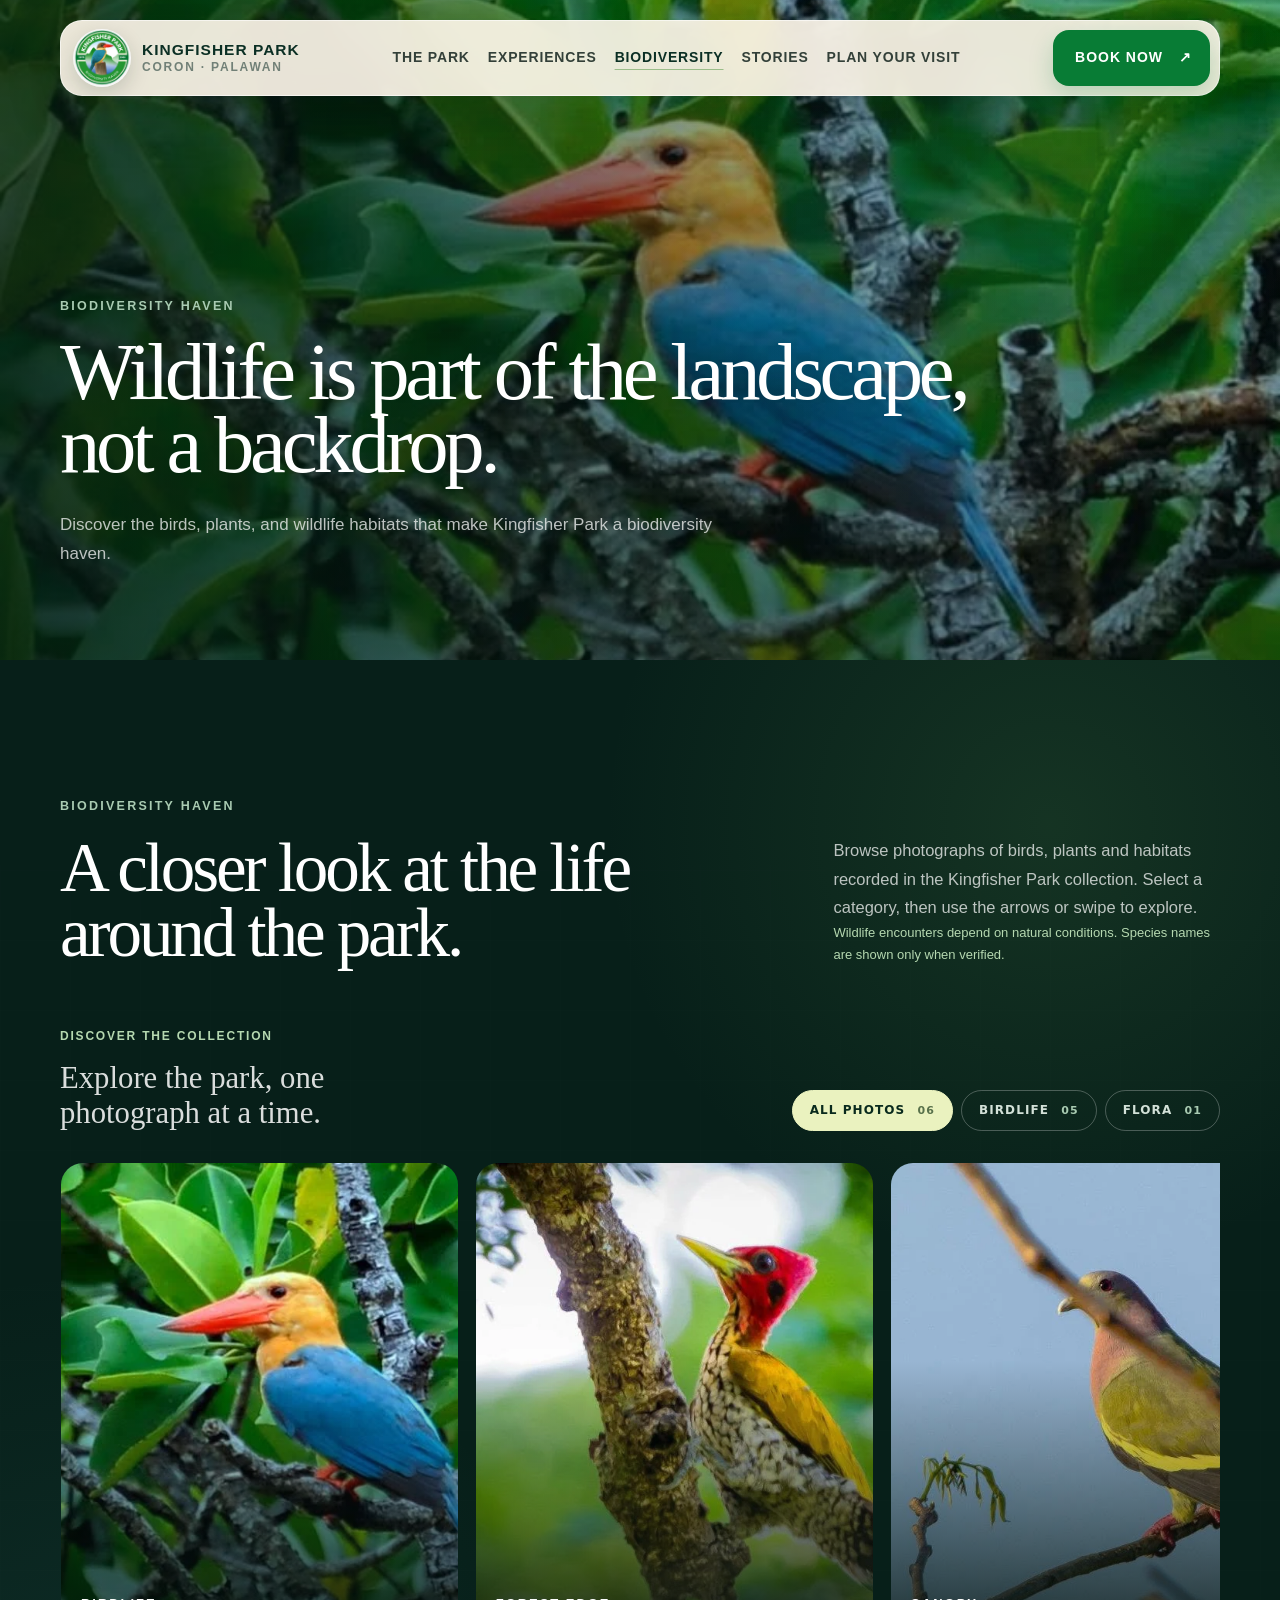
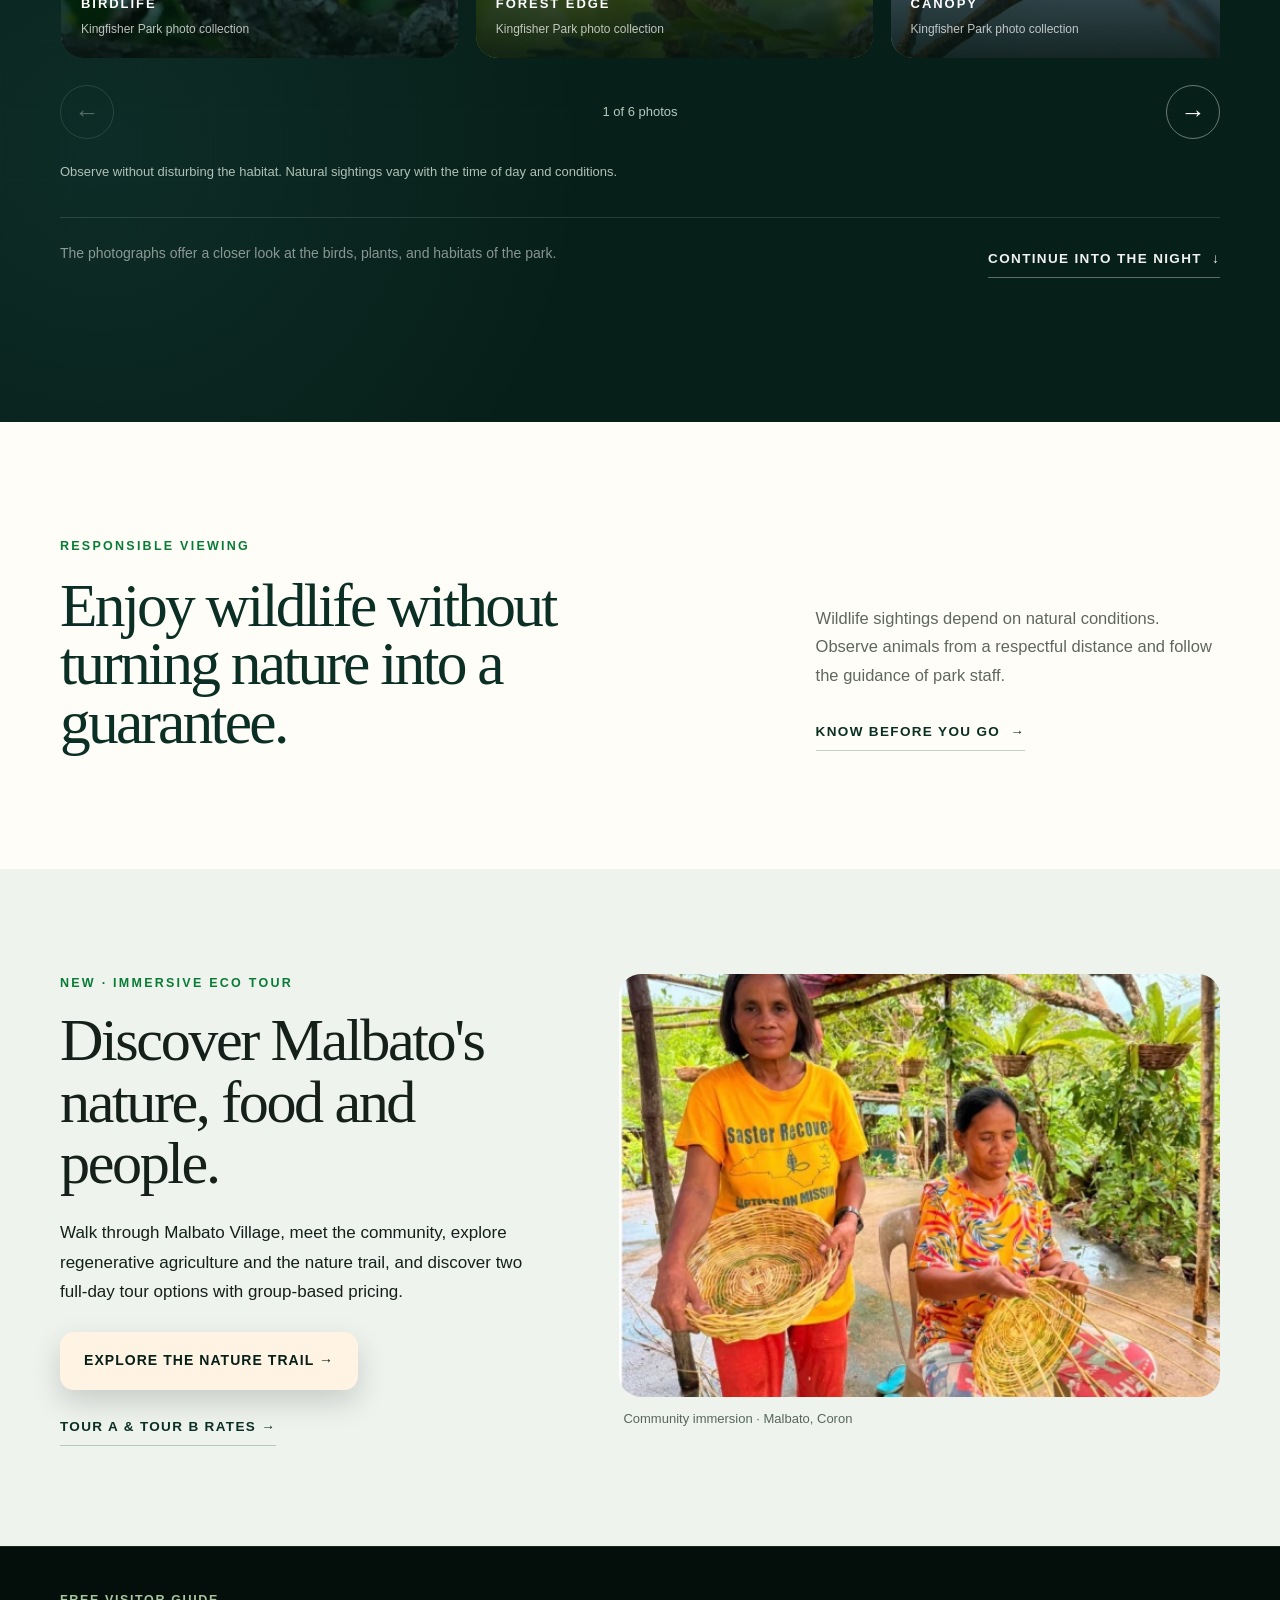
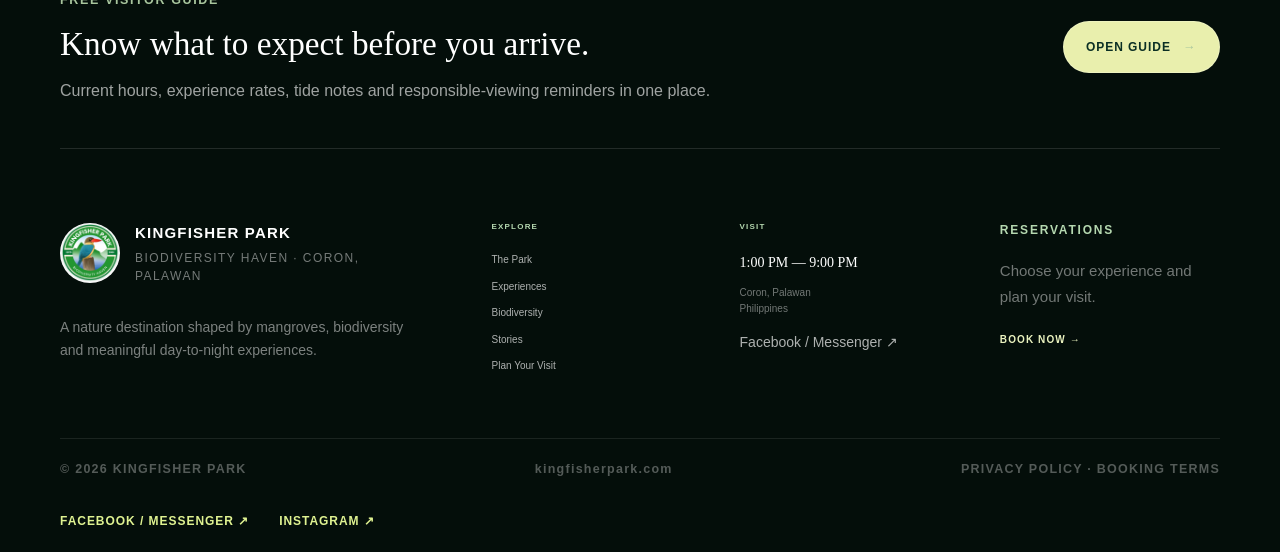
==== commit 067086ac: "Add files via upload" ====
--- a/biodiversity.html
+++ b/biodiversity.html
@@ -8,8 +8,8 @@
 <meta content="Explore the birds, native plants, and wildlife habitats of Kingfisher Park in Coron, Palawan." name="description"/>
 <title>Biodiversity — Kingfisher Park</title>
 <link href="css/styles.css" rel="stylesheet"/>
-</head>
-<body class="kp-v7 kp-v7-biodiversity">
+<link href="css/client-tour-v8.css" rel="stylesheet"/></head>
+<body class="kp-v8 kp-v7 kp-v7-biodiversity">
 <a class="skip-link" href="#main-content">Skip to main content</a>
 <header class="site-header" id="site-header">
 <div class="header-shell">
@@ -91,7 +91,7 @@
 </div>
 </div>
 </section>
-</main>
+<section class="v8-tour-teaser" aria-labelledby="v8-tour-teaser-title"><div class="page-width v8-tour-teaser-grid"><div class="v8-tour-teaser-copy"><span class="section-kicker">NEW · IMMERSIVE ECO TOUR</span><h2 id="v8-tour-teaser-title">Discover Malbato's nature, food and people.</h2><p>Walk through Malbato Village, meet the community, explore regenerative agriculture and the nature trail, and discover two full-day tour options with group-based pricing.</p><div class="v8-actions"><a class="button button-primary" href="nature-trail.html">EXPLORE THE NATURE TRAIL →</a><a class="text-link" href="booking.html">TOUR A &amp; TOUR B RATES →</a></div></div><figure><img src="assets/images/client-trail/malbato-community-weaving.webp" alt="Community members demonstrating hand weaving in Malbato Village" loading="lazy"/><figcaption>Community immersion · Malbato, Coron</figcaption></figure></div></section></main>
 <a aria-label="Book a Kingfisher Park experience" class="mobile-sticky-book" href="booking.html">
 <span>
 <small>OPEN 1:00 PM — 9:00 PM</small>
@@ -148,7 +148,7 @@
 <span>kingfisherpark.com</span>
 <span>PRIVACY POLICY · BOOKING TERMS</span>
 </div>
-</footer>
+<div class="page-width v8-social-footer"><a href="https://web.facebook.com/KingfisherPark" target="_blank" rel="noopener noreferrer">FACEBOOK / MESSENGER ↗</a><a href="https://www.instagram.com/kingfisherpark.coron/" target="_blank" rel="noopener noreferrer">INSTAGRAM ↗</a></div></footer>
 <div aria-atomic="true" aria-live="polite" class="prototype-toast" id="prototype-toast" role="status"></div>
 <script src="js/main.js"></script>
 </body>
--- a/css/client-tour-v8.css
+++ b/css/client-tour-v8.css
@@ -0,0 +1,73 @@
+/* Kingfisher Park V8 — new client Nature Trail material. Additive CSS; V7 preserved. */
+.kp-v8{--v8-forest:#0B2F24;--v8-deep:#071F19;--v8-paper:#FFFDF8;--v8-soft:#F4F0E6;--v8-light:#EDF2E6;--v8-lime:#DFF291;--v8-accent:#087C35;font-family:Inter,Arial,sans-serif}
+.kp-v8 .v8-tour-hero{position:relative;isolation:isolate;min-height:580px;background:#071F19;color:#fff;display:flex;align-items:end;overflow:hidden}
+.kp-v8 .v8-tour-hero>img{position:absolute;inset:0;z-index:-2;width:100%;height:100%;object-fit:cover;opacity:.6}
+.kp-v8 .v8-tour-hero::before{content:"";position:absolute;inset:0;z-index:-1;background:linear-gradient(90deg,#071F19e8,#071F1990 75%,#071F1933)}
+.kp-v8 .v8-tour-hero-inner{padding-top:160px;padding-bottom:90px}
+.kp-v8 .v8-tour-hero h1{font-family:Georgia,serif;font-size:clamp(48px,6.1vw,86px);letter-spacing:-.045em;line-height:.95;margin:20px 0 24px;max-width:930px;font-weight:400;color:#fff}
+.kp-v8 .v8-tour-hero p{font-size:18px;line-height:1.7;max-width:720px;color:#EDF2E6;margin:0 0 32px}
+.kp-v8 .v8-booking-hero{min-height:440px}
+.kp-v8 .v8-tour-teaser{background:#EEF3EE;padding:100px 0}
+.kp-v8 .v8-tour-teaser-grid,.kp-v8 .v8-split{display:grid;grid-template-columns:.9fr 1.1fr;gap:68px;align-items:center}
+.kp-v8 .v8-tour-teaser-grid img,.kp-v8 .v8-split>figure img,.kp-v8 .v8-split>img{width:100%;max-height:600px;object-fit:cover;border-radius:22px;display:block}
+.kp-v8 .v8-tour-teaser-grid figure{margin:0}.kp-v8 .v8-tour-teaser-grid figcaption{padding:12px 4px;font-size:13px;color:#57665B}
+.kp-v8 .v8-tour-teaser h2,.kp-v8 .v8-editorial-section h2,.kp-v8 .v8-steps-section h2,.kp-v8 .v8-photo-section h2,.kp-v8 .v8-addon h2,.kp-v8 .v8-pricing-section h2,.kp-v8 .v8-preparation h2,.kp-v8 .v8-contact h2,.kp-v8 .v8-booking-workspace h2,.kp-v8 .v8-visitor-guide-rates h2{font-family:Georgia,serif;font-size:clamp(36px,4.7vw,63px);font-weight:400;letter-spacing:-.04em;line-height:1.02;margin:14px 0 25px}
+.kp-v8 .v8-tour-teaser p,.kp-v8 .v8-editorial-section p,.kp-v8 .v8-steps-section p,.kp-v8 .v8-photo-section p,.kp-v8 .v8-addon p,.kp-v8 .v8-pricing-section p,.kp-v8 .v8-preparation p,.kp-v8 .v8-contact p,.kp-v8 .v8-booking-workspace p{line-height:1.72}
+.kp-v8 .v8-actions,.kp-v8 .v8-social{display:flex;gap:20px;align-items:center;flex-wrap:wrap;margin-top:26px}
+.kp-v8 .v8-social a,.kp-v8 .v8-outline-link{font-size:13px;letter-spacing:.045em;font-weight:800;text-decoration:underline;text-underline-offset:5px}
+.kp-v8 .v8-editorial-section,.kp-v8 .v8-photo-section,.kp-v8 .v8-preparation{background:#FFFDF8;padding:100px 0}
+.kp-v8 .v8-steps-section{background:#F4F0E6;padding:105px 0}
+.kp-v8 .v8-intro{max-width:800px;margin-bottom:42px}
+.kp-v8 .v8-itinerary-grid{display:grid;grid-template-columns:repeat(3,minmax(0,1fr));gap:20px}
+.kp-v8 .v8-trail-step{background:#FFFDF8;border:1px solid #E2E9E2;border-radius:22px;overflow:hidden;display:flex;flex-direction:column;min-height:320px}
+.kp-v8 .v8-step-copy{padding:26px 26px 20px}.kp-v8 .v8-step-index{color:#087C35;font:800 12px Inter,Arial,sans-serif;letter-spacing:.13em}
+.kp-v8 .v8-trail-step h3{font-family:Georgia,serif;font-size:27px;line-height:1.14;font-weight:400;margin:13px 0 10px;color:#0B2F24}
+.kp-v8 .v8-trail-step p{font-size:15px;margin:0;color:#5E675F}
+.kp-v8 .v8-trail-step img{width:100%;height:195px;object-fit:cover;margin-top:auto}
+.kp-v8 .v8-addon{padding:100px 0;background:#0B2F24;color:#fff}.kp-v8 .v8-addon h2,.kp-v8 .v8-contact h2{color:#fff}
+.kp-v8 .v8-addon .v8-addon-photos{display:grid;gap:14px}.kp-v8 .v8-addon-photos img{width:100%;aspect-ratio:1.8;object-fit:cover;border-radius:18px}
+.kp-v8 .v8-pricing-section,.kp-v8 .v8-visitor-guide-rates{background:#EDF2E6;padding:95px 0}
+.kp-v8 .v8-rate-cards{display:grid;grid-template-columns:1fr 1fr;gap:20px;margin:30px 0}
+.kp-v8 .v8-rate-cards article{background:#FFFDF8;border:1px solid #DCE7DE;border-radius:22px;padding:28px}
+.kp-v8 .v8-rate-cards article span{color:#087C35;font-size:12px;font-weight:900;letter-spacing:.14em}
+.kp-v8 .v8-rate-cards h3{font:400 28px Georgia,serif;color:#0B2F24;margin:12px 0 14px}
+.kp-v8 .v8-rates-overflow{max-width:100%;overflow-x:auto;border-radius:18px}
+.kp-v8 .v8-rates{width:100%;border-collapse:collapse;font-size:16px;background:#FFFDF8;color:#0B2F24}
+.kp-v8 .v8-rates caption{caption-side:top;text-align:left;font-size:14px;color:#5E675F;padding:10px 2px}
+.kp-v8 .v8-rates th,.kp-v8 .v8-rates td{text-align:center;padding:13px 18px;border:1px solid #DCE7DE}
+.kp-v8 .v8-rates thead{background:#0B2F24;color:#fff}.kp-v8 .v8-rates tbody tr:nth-child(even){background:#F2F6EF}
+.kp-v8 .v8-rates tbody th{font-weight:750}.kp-v8 .v8-rates tbody td{font-weight:700;font-variant-numeric:tabular-nums}
+.kp-v8 .v8-rate-notes{border-left:3px solid #087C35;padding:14px 0 14px 24px;margin:30px 0;max-width:950px}
+.kp-v8 .v8-rate-notes p{margin:0 0 12px!important;font-size:15px}.kp-v8 .v8-rate-notes p:last-child{margin:0!important}
+.kp-v8 .v8-contact{background:#071F19;color:#fff;padding:100px 0}.kp-v8 .v8-contact p{color:#C4D2C9;max-width:850px}.kp-v8 .v8-contact a:not(.button){color:#DFF291}
+.kp-v8 .v8-preparation ul{padding-left:20px;line-height:1.7}.kp-v8 .v8-preparation li{margin-bottom:14px}
+.kp-v8 .v8-booking-workspace{background:#F4F0E6;padding:72px 0 110px}
+.kp-v8 .v8-booking-grid{display:grid;grid-template-columns:minmax(0,1fr) 330px;gap:42px;align-items:start}
+.kp-v8 .v8-quote-box{background:#FFFDF8;border-radius:28px;padding:38px 40px 42px;box-shadow:0 24px 70px #0D352512}
+.kp-v8 .v8-calculator fieldset{border:0;padding:0;margin:30px 0 22px}.kp-v8 .v8-calculator legend{font-weight:750;margin-bottom:13px}
+.kp-v8 .v8-tour-choices{display:grid;grid-template-columns:1fr 1fr;gap:12px}
+.kp-v8 .v8-tour-choices label{display:flex;gap:13px;border:1px solid #CADBCD;padding:18px;border-radius:15px;cursor:pointer}
+.kp-v8 .v8-tour-choices label:has(input:checked){background:#EDF2E6;border-color:#087C35}
+.kp-v8 .v8-tour-choices small{display:block;font-size:12px;margin-top:5px;line-height:1.45}
+.kp-v8 .v8-input-grid{display:grid;grid-template-columns:1fr 1fr;gap:20px;margin:24px 0}
+.kp-v8 .v8-input-grid label{font-size:14px;font-weight:750;color:#0B2F24}.kp-v8 .v8-input-grid small{display:block;font-weight:400;color:#647066;margin:4px 0 7px}
+.kp-v8 .v8-input-grid input,.kp-v8 .v8-input-grid select{width:100%;max-width:100%;padding:12px;border:1px solid #BBD1BE;background:#fff;border-radius:10px;font:inherit;color:#0B2F24}
+.kp-v8 .v8-checkbox{display:flex;gap:10px;align-items:flex-start;font-size:14px;line-height:1.6;color:#425449}.kp-v8 .v8-checkbox input{margin-top:4px}
+.kp-v8 .v8-quote-box .v8-rate-notes{background:#F2F6EF;padding:18px;margin-top:25px;border-radius:0 16px 16px 0}
+.kp-v8 .v8-quote-summary{background:#071F19;color:#fff;border-radius:22px;padding:27px 24px;position:sticky;top:110px}
+.kp-v8 .v8-quote-summary h2{color:#fff;font-size:40px;margin:12px 0 25px}
+.kp-v8 .v8-quote-summary dt{color:#B4CABD}.kp-v8 .v8-quote-summary dd{color:#fff;font-weight:700;margin:0}
+.kp-v8 .v8-quote-summary dl>div{display:flex;justify-content:space-between;gap:13px;padding:12px 0;border-bottom:1px solid #FFFFFF23;font-size:14px}
+.kp-v8 .v8-summary-label{color:#DFF291;font-size:12px;letter-spacing:.14em;font-weight:800}
+.kp-v8 .v8-estimated-total{display:flex;justify-content:space-between;gap:12px;align-items:center;padding-top:25px}
+.kp-v8 .v8-estimated-total strong{color:#DFF291;font-size:29px}
+.kp-v8 .v8-quote-summary p{font-size:13px;color:#B8C9BF;line-height:1.6}
+.kp-v8 .v8-status-note{font-size:11px;border:1px solid #FFFFFF33;border-radius:10px;padding:14px;color:#DFF291;font-weight:750}
+.kp-v8 .v8-copy-status{font-size:14px;white-space:pre-line}
+.kp-v8 .v8-social-footer{display:flex;gap:30px;flex-wrap:wrap;padding:12px 0 24px}.kp-v8 .v8-social-footer a{font:800 12px Inter,Arial,sans-serif;color:#DFF291;letter-spacing:.08em;text-decoration:none}
+.kp-v8 .v8-guide-tour-card a{display:block;margin-top:12px}
+.kp-v8 .v8-visitor-guide-rates h2{max-width:800px}
+.kp-v8 .v8-rates{min-width:540px}
+@media(max-width:1000px){.kp-v8 .v8-itinerary-grid{grid-template-columns:repeat(2,minmax(0,1fr))}.kp-v8 .v8-tour-teaser-grid,.kp-v8 .v8-split{gap:35px}.kp-v8 .v8-booking-grid{grid-template-columns:1fr}.kp-v8 .v8-quote-summary{position:static}}
+@media(max-width:680px){.kp-v8 .v8-tour-teaser,.kp-v8 .v8-editorial-section,.kp-v8 .v8-photo-section,.kp-v8 .v8-preparation,.kp-v8 .v8-steps-section,.kp-v8 .v8-pricing-section,.kp-v8 .v8-contact,.kp-v8 .v8-addon{padding:66px 0}.kp-v8 .v8-tour-hero-inner{padding-top:135px;padding-bottom:70px}.kp-v8 .v8-tour-hero h1{font-size:clamp(44px,11vw,65px)}.kp-v8 .v8-tour-teaser-grid,.kp-v8 .v8-split,.kp-v8 .v8-rate-cards{grid-template-columns:1fr;gap:26px}.kp-v8 .v8-itinerary-grid{grid-template-columns:1fr;gap:14px}.kp-v8 .v8-booking-grid{display:block}.kp-v8 .v8-quote-box{padding:28px 20px}.kp-v8 .v8-quote-summary{margin-top:24px}.kp-v8 .v8-tour-choices,.kp-v8 .v8-input-grid{grid-template-columns:1fr}.kp-v8 .v8-rates th,.kp-v8 .v8-rates td{padding:12px 6px}.kp-v8 .v8-tour-teaser h2{font-size:43px}}
+@media print{.kp-v8 .site-header,.kp-v8 .site-footer,.kp-v8 .v8-actions,.kp-v8 .v8-contact{display:none!important}.kp-v8 .v8-tour-hero{min-height:unset;padding-top:20px;background:#fff;color:#000}.kp-v8 .v8-tour-hero>img,.kp-v8 .v8-tour-hero::before{display:none}.kp-v8 .v8-tour-hero h1{color:#000}.kp-v8 .v8-tour-hero-inner{padding:10px}}
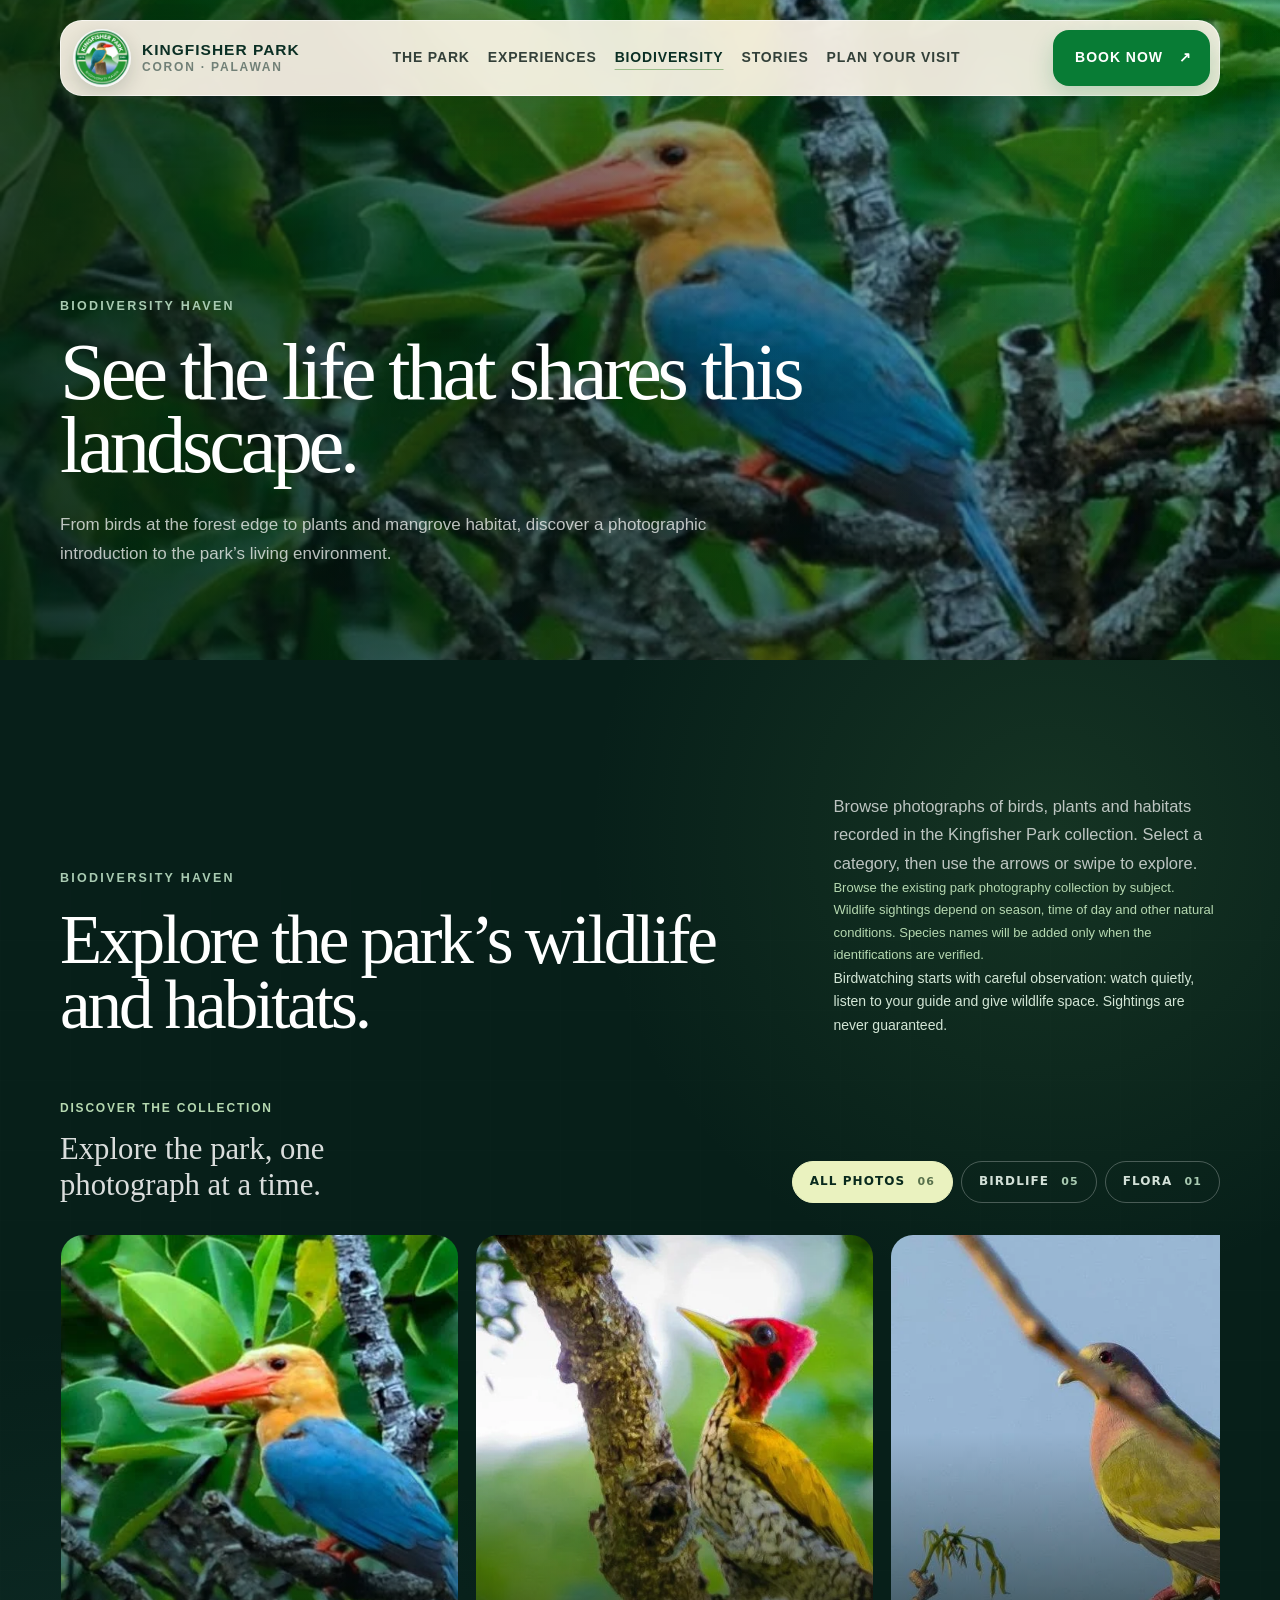
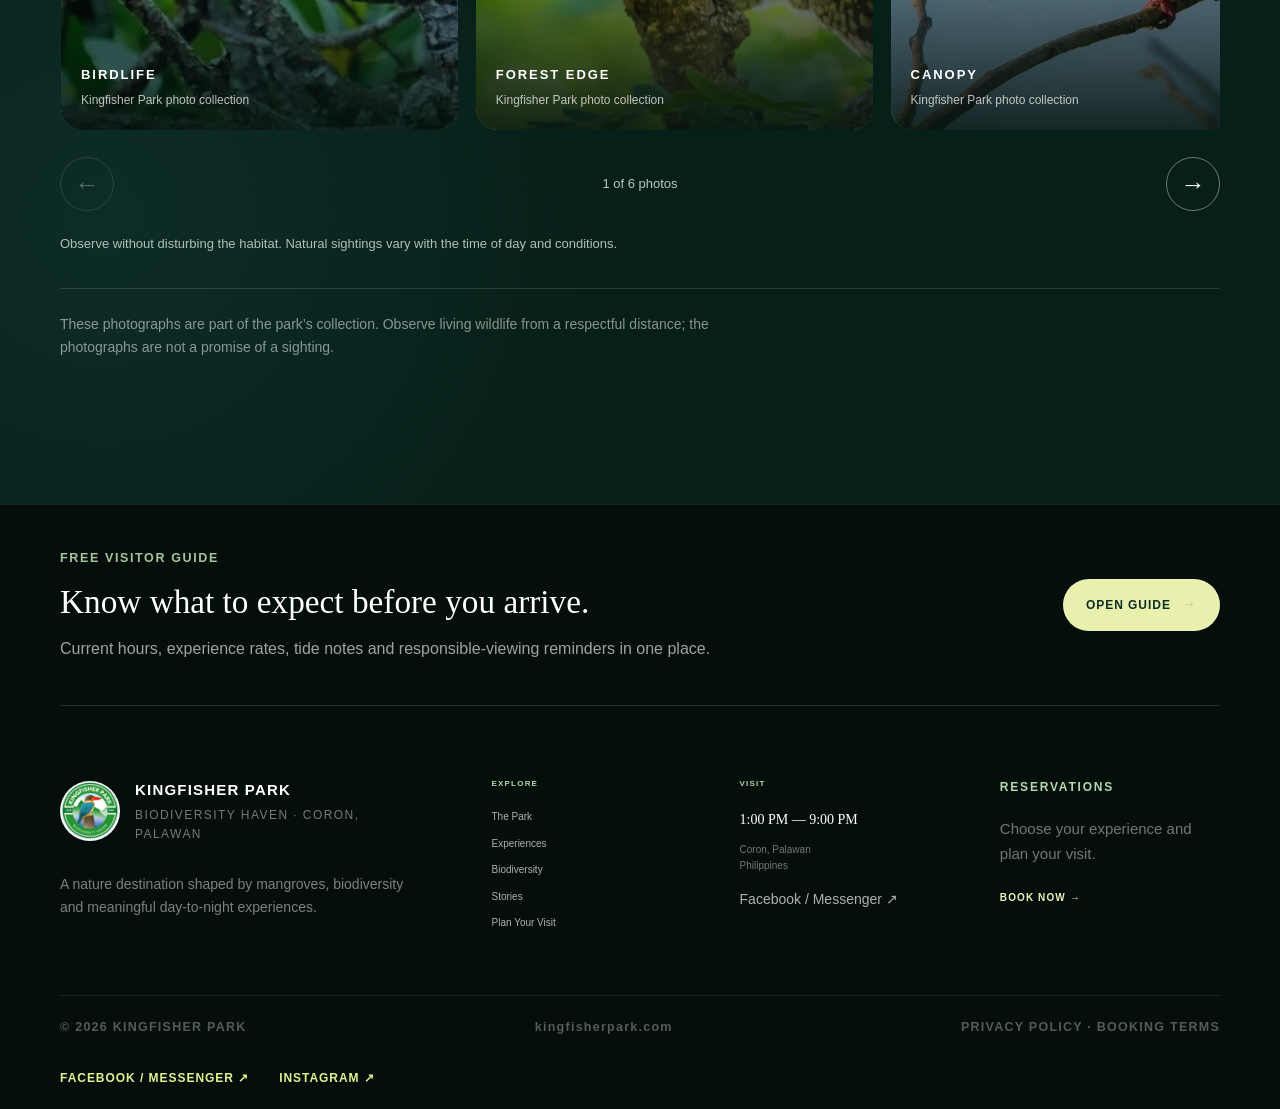
==== commit 8ca0dcbe: "Add files via upload" ====
--- a/biodiversity.html
+++ b/biodiversity.html
@@ -8,8 +8,8 @@
 <meta content="Explore the birds, native plants, and wildlife habitats of Kingfisher Park in Coron, Palawan." name="description"/>
 <title>Biodiversity — Kingfisher Park</title>
 <link href="css/styles.css" rel="stylesheet"/>
-<link href="css/client-tour-v8.css" rel="stylesheet"/></head>
-<body class="kp-v8 kp-v7 kp-v7-biodiversity">
+<link href="css/client-tour-v8.css" rel="stylesheet"/><link href="css/v9-site.css" rel="stylesheet"/><link href="css/v9-1-site.css" rel="stylesheet"/><link href="css/v9-2-site.css" rel="stylesheet"/></head>
+<body class="kp-v8 kp-v7 kp-v7-biodiversity kp-v9 kp-v91 kp-v92">
 <a class="skip-link" href="#main-content">Skip to main content</a>
 <header class="site-header" id="site-header">
 <div class="header-shell">
@@ -52,8 +52,8 @@
 <div aria-hidden="true" class="subpage-hero-shade"></div>
 <div class="page-width subpage-hero-inner">
 <span class="section-kicker section-kicker-light">BIODIVERSITY HAVEN</span>
-<h1>Wildlife is part of the landscape, not a backdrop.</h1>
-<p>Discover the birds, plants, and wildlife habitats that make Kingfisher Park a biodiversity haven.</p>
+<h1>See the life that shares this landscape.</h1>
+<p>From birds at the forest edge to plants and mangrove habitat, discover a photographic introduction to the park’s living environment.</p>
 </div>
 </section>
 <section aria-labelledby="biodiversity-title" class="biodiversity" id="biodiversity">
@@ -61,37 +61,17 @@
 <div class="biodiversity-head">
 <div>
 <span class="section-kicker section-kicker-light">BIODIVERSITY HAVEN</span>
-<h2 id="biodiversity-title">A closer look at the life around the park.</h2>
+<h2 id="biodiversity-title">Explore the park’s wildlife and habitats.</h2>
 </div>
-<div class="biodiversity-intro"><p>Browse photographs of birds, plants and habitats recorded in the Kingfisher Park collection. Select a category, then use the arrows or swipe to explore.</p><p class="bio-discovery-note">Wildlife encounters depend on natural conditions. Species names are shown only when verified.</p></div>
+<div class="biodiversity-intro"><p>Browse photographs of birds, plants and habitats recorded in the Kingfisher Park collection. Select a category, then use the arrows or swipe to explore.</p><p class="bio-discovery-note">Browse the existing park photography collection by subject. Wildlife sightings depend on season, time of day and other natural conditions. Species names will be added only when the identifications are verified.</p><p class="v91-bird-note">Birdwatching starts with careful observation: watch quietly, listen to your guide and give wildlife space. Sightings are never guaranteed.</p></div>
 </div>
 <div class="v7-wildlife-explorer" data-wildlife-explorer=""><div class="v7-wildlife-header"><div><span class="v7-eyebrow">DISCOVER THE COLLECTION</span><p>Explore the park, one photograph at a time.</p></div><div aria-label="Wildlife photograph categories" class="v7-wildlife-tabs" role="tablist"><button aria-controls="v7-gallery-all" aria-selected="true" id="v7-tab-all" role="tab" type="button">ALL PHOTOS <small>06</small></button><button aria-controls="v7-gallery-birds" aria-selected="false" id="v7-tab-birds" role="tab" tabindex="-1" type="button">BIRDLIFE <small>05</small></button><button aria-controls="v7-gallery-flora" aria-selected="false" id="v7-tab-flora" role="tab" tabindex="-1" type="button">FLORA <small>01</small></button></div></div><div aria-label="All photographs" class="v7-wildlife-panel" id="v7-gallery-all" role="tabpanel"><div aria-label="All photo gallery; scroll horizontally to explore" class="v7-wildlife-track" tabindex="0"><figure class="v7-wildlife-card"><img alt="Colorful bird perched among mangrove leaves" decoding="async" loading="lazy" src="assets/images/biodiversity/birdlife-01.webp"/><figcaption><span>BIRDLIFE</span><small>Kingfisher Park photo collection</small></figcaption></figure><figure class="v7-wildlife-card"><img alt="Red-headed forest bird on a tree trunk" decoding="async" loading="lazy" src="assets/images/biodiversity/birdlife-02.webp"/><figcaption><span>FOREST EDGE</span><small>Kingfisher Park photo collection</small></figcaption></figure><figure class="v7-wildlife-card"><img alt="Turquoise and dark tropical bird perched on a branch" decoding="async" loading="lazy" src="assets/images/biodiversity/birdlife-03.webp"/><figcaption><span>CANOPY</span><small>Kingfisher Park photo collection</small></figcaption></figure><figure class="v7-wildlife-card"><img alt="Bird photographed among vegetation" decoding="async" loading="lazy" src="assets/images/biodiversity/birdlife-04.webp"/><figcaption><span>FOREST LIFE</span><small>Kingfisher Park photo collection</small></figcaption></figure><figure class="v7-wildlife-card"><img alt="Dark blue forest bird perched on a branch" decoding="async" loading="lazy" src="assets/images/biodiversity/birdlife-05.webp"/><figcaption><span>BIRDLIFE</span><small>Kingfisher Park photo collection</small></figcaption></figure><figure class="v7-wildlife-card"><img alt="Pink flowering plant among green foliage" decoding="async" loading="lazy" src="assets/images/biodiversity/flora-01.webp"/><figcaption><span>FLORA</span><small>Kingfisher Park photo collection</small></figcaption></figure></div><div class="v7-wildlife-toolbar"><span aria-live="polite" class="v7-wildlife-status" role="status">1 of 6 photos</span><div class="v7-wildlife-controls"><button aria-label="Previous photo" data-gallery-prev="" type="button">←</button><button aria-label="Next photo" data-gallery-next="" type="button">→</button></div></div></div><div aria-label="Birdlife photographs" class="v7-wildlife-panel" hidden="" id="v7-gallery-birds" role="tabpanel"><div aria-label="Birdlife photo gallery; scroll horizontally to explore" class="v7-wildlife-track" tabindex="0"><figure class="v7-wildlife-card"><img alt="Colorful bird perched among mangrove leaves" decoding="async" loading="lazy" src="assets/images/biodiversity/birdlife-01.webp"/><figcaption><span>BIRDLIFE</span><small>Kingfisher Park photo collection</small></figcaption></figure><figure class="v7-wildlife-card"><img alt="Red-headed forest bird on a tree trunk" decoding="async" loading="lazy" src="assets/images/biodiversity/birdlife-02.webp"/><figcaption><span>FOREST EDGE</span><small>Kingfisher Park photo collection</small></figcaption></figure><figure class="v7-wildlife-card"><img alt="Turquoise and dark tropical bird perched on a branch" decoding="async" loading="lazy" src="assets/images/biodiversity/birdlife-03.webp"/><figcaption><span>CANOPY</span><small>Kingfisher Park photo collection</small></figcaption></figure><figure class="v7-wildlife-card"><img alt="Bird photographed among vegetation" decoding="async" loading="lazy" src="assets/images/biodiversity/birdlife-04.webp"/><figcaption><span>FOREST LIFE</span><small>Kingfisher Park photo collection</small></figcaption></figure><figure class="v7-wildlife-card"><img alt="Dark blue forest bird perched on a branch" decoding="async" loading="lazy" src="assets/images/biodiversity/birdlife-05.webp"/><figcaption><span>BIRDLIFE</span><small>Kingfisher Park photo collection</small></figcaption></figure></div><div class="v7-wildlife-toolbar"><span aria-live="polite" class="v7-wildlife-status" role="status">1 of 5 photos</span><div class="v7-wildlife-controls"><button aria-label="Previous photo" data-gallery-prev="" type="button">←</button><button aria-label="Next photo" data-gallery-next="" type="button">→</button></div></div></div><div aria-label="Flora photographs" class="v7-wildlife-panel" hidden="" id="v7-gallery-flora" role="tabpanel"><div aria-label="Flora photo gallery; scroll horizontally to explore" class="v7-wildlife-track" tabindex="0"><figure class="v7-wildlife-card"><img alt="Pink flowering plant among green foliage" decoding="async" loading="lazy" src="assets/images/biodiversity/flora-01.webp"/><figcaption><span>FLORA</span><small>Kingfisher Park photo collection</small></figcaption></figure></div><div class="v7-wildlife-toolbar"><span aria-live="polite" class="v7-wildlife-status" role="status">1 of 1 photos</span><div class="v7-wildlife-controls"><button aria-label="Previous photo" data-gallery-prev="" type="button">←</button><button aria-label="Next photo" data-gallery-next="" type="button">→</button></div></div></div><p class="v7-wildlife-footnote">Observe without disturbing the habitat. Natural sightings vary with the time of day and conditions.</p></div>
 <div class="bio-footer">
-<p>
-            The photographs offer a closer look at the birds, plants, and habitats of the park.
-          </p>
-<a class="text-link light-link" href="experiences.html#after-dark">
-            CONTINUE INTO THE NIGHT
-            <span aria-hidden="true">↓</span>
-</a>
+<p>These photographs are part of the park’s collection. Observe living wildlife from a respectful distance; the photographs are not a promise of a sighting.</p>
 </div>
 </div>
 </section>
-<section class="page-bridge">
-<div class="page-width page-bridge-grid">
-<div>
-<span class="section-kicker">RESPONSIBLE VIEWING</span>
-<h2>Enjoy wildlife without turning nature into a guarantee.</h2>
-</div>
-<div>
-<p>
-            Wildlife sightings depend on natural conditions. Observe animals from a respectful distance and follow the guidance of park staff.
-          </p>
-<a class="text-link" href="plan-your-visit.html#know-before">KNOW BEFORE YOU GO <span aria-hidden="true">→</span></a>
-</div>
-</div>
-</section>
-<section class="v8-tour-teaser" aria-labelledby="v8-tour-teaser-title"><div class="page-width v8-tour-teaser-grid"><div class="v8-tour-teaser-copy"><span class="section-kicker">NEW · IMMERSIVE ECO TOUR</span><h2 id="v8-tour-teaser-title">Discover Malbato's nature, food and people.</h2><p>Walk through Malbato Village, meet the community, explore regenerative agriculture and the nature trail, and discover two full-day tour options with group-based pricing.</p><div class="v8-actions"><a class="button button-primary" href="nature-trail.html">EXPLORE THE NATURE TRAIL →</a><a class="text-link" href="booking.html">TOUR A &amp; TOUR B RATES →</a></div></div><figure><img src="assets/images/client-trail/malbato-community-weaving.webp" alt="Community members demonstrating hand weaving in Malbato Village" loading="lazy"/><figcaption>Community immersion · Malbato, Coron</figcaption></figure></div></section></main>
+</main>
 <a aria-label="Book a Kingfisher Park experience" class="mobile-sticky-book" href="booking.html">
 <span>
 <small>OPEN 1:00 PM — 9:00 PM</small>
@@ -148,7 +128,7 @@
 <span>kingfisherpark.com</span>
 <span>PRIVACY POLICY · BOOKING TERMS</span>
 </div>
-<div class="page-width v8-social-footer"><a href="https://web.facebook.com/KingfisherPark" target="_blank" rel="noopener noreferrer">FACEBOOK / MESSENGER ↗</a><a href="https://www.instagram.com/kingfisherpark.coron/" target="_blank" rel="noopener noreferrer">INSTAGRAM ↗</a></div></footer>
+<div class="page-width v8-social-footer"><a href="https://web.facebook.com/KingfisherPark" rel="noopener noreferrer" target="_blank">FACEBOOK / MESSENGER ↗</a><a href="https://www.instagram.com/kingfisherpark.coron/" rel="noopener noreferrer" target="_blank">INSTAGRAM ↗</a></div></footer>
 <div aria-atomic="true" aria-live="polite" class="prototype-toast" id="prototype-toast" role="status"></div>
 <script src="js/main.js"></script>
 </body>
--- a/css/v9-site.css
+++ b/css/v9-site.css
@@ -0,0 +1,26 @@
+/* Kingfisher Park V9 — scoped editorial integration, no modifications to V4 HOME Lightline or image overlay system. */
+.kp-v9{--kp-f:#0B2F24;--kp-deep:#071F19;--kp-ivory:#FFFDF8;--kp-sage:#EDF2E6;--kp-paper:#F4F0E6;--kp-green:#087C35;--kp-muted:#5E675F;--kp-line:#DCE7DE}
+.kp-v9 .v9-heading-narrow{max-width:890px;margin:0 0 38px}.kp-v9 .v9-heading-narrow h2,.kp-v9 .v9-split h2,.kp-v9 .v9-guide-policies h2,.kp-v9 .v9-book-hero h1,.kp-v9 .v9-book-individual h2,.kp-v9 .v9-book-packages h2,.kp-v9 .v9-book-note h2{font-family:Georgia,serif;font-weight:400;letter-spacing:-.04em;line-height:1.02;color:var(--kp-f);font-size:clamp(38px,4.7vw,64px);margin:14px 0 23px}
+.kp-v9 .v9-heading-narrow p,.kp-v9 .v9-split p,.kp-v9 .v9-book-individual p,.kp-v9 .v9-book-packages p,.kp-v9 .v9-guide-policies p{color:var(--kp-muted);font-size:16.5px;line-height:1.72}
+.kp-v9 .v9-quiet-link{font:800 13px/1.5 Inter,Arial,sans-serif;letter-spacing:.09em;color:var(--kp-f);text-decoration:none;border-bottom:1px solid #8CB4A0;padding:5px 0;display:inline-flex;align-items:center;max-width:max-content}
+.kp-v9 .v9-quiet-link:hover{text-decoration:underline;text-underline-offset:5px}
+.kp-v9 .v9-split{display:grid;grid-template-columns:minmax(0,.95fr) minmax(0,1.05fr);gap:60px;align-items:center}
+.kp-v9 .v9-split figure{margin:0}.kp-v9 .v9-split figure img{display:block;width:100%;max-height:510px;object-fit:cover;border-radius:22px}.kp-v9 .v9-split figcaption{font-size:12px;color:#647066;padding:10px 4px}
+.kp-v9 .v9-home-editorial{background:#EEF3EE;padding:94px 0}.kp-v9 .v9-home-editorial h2{max-width:620px}
+.kp-v9 .v9-berae{background:var(--kp-ivory);padding:105px 0}.kp-v9 .v9-three-pillars{display:grid;grid-template-columns:repeat(3,minmax(0,1fr));gap:20px}.kp-v9 .v9-three-pillars article{background:#F5F6EE;border:1px solid var(--kp-line);border-radius:20px;padding:18px 18px 28px;display:flex;flex-direction:column}.kp-v9 .v9-three-pillars img,.kp-v9 .v9-pillar-symbol{width:100%;height:170px;object-fit:cover;border-radius:13px;margin-bottom:25px}.kp-v9 .v9-pillar-symbol{display:grid;place-items:center;background:#123A2B;color:#DFF291;font-size:60px;font-family:Georgia,serif}.kp-v9 .v9-index{font-size:11px;font-weight:800;letter-spacing:.13em;color:var(--kp-green)}.kp-v9 .v9-three-pillars h3{font:400 29px/1.12 Georgia,serif;color:var(--kp-f);margin:12px 0}.kp-v9 .v9-three-pillars p{font-size:15px;line-height:1.7;color:var(--kp-muted);margin:0}
+.kp-v9 .v9-birdwatch{padding:85px 0;background:#EAF1E7}.kp-v9 .v9-birdwatch .v9-heading-narrow{margin-bottom:0}
+.kp-v9 .v9-community-stories{padding:95px 0;background:#F5F3E9}.kp-v9 .v9-two-stories{display:grid;grid-template-columns:1fr 1fr;gap:23px}.kp-v9 .v9-two-stories figure{margin:0;background:#FFFDF8;padding:13px;border-radius:19px}.kp-v9 .v9-two-stories img{width:100%;height:270px;object-fit:cover;border-radius:12px}.kp-v9 .v9-two-stories figcaption{font:700 13px Inter,sans-serif;color:var(--kp-f);padding:12px 3px 4px}
+.kp-v9 .v9-trail-prep{background:#EDF2E6;padding:110px 0}.kp-v9 .v9-trail-prep .v9-checklist{list-style:disc;margin:23px 0;padding-left:22px;color:#31483A;line-height:1.75;font-size:15.5px}.kp-v9 .v9-trail-prep .v9-checklist li{margin:8px 0}.kp-v9 .v9-subtle{font-size:14px!important;color:#677269!important;line-height:1.72!important}
+.kp-v9 .v9-eco-tours{background:#EEF3EE;padding:105px 0}.kp-v9 .v9-tour-grid{display:grid;grid-template-columns:1fr 1fr;gap:22px}.kp-v9 .v9-tour-card{background:var(--kp-ivory);border:1px solid #DCE7DE;border-radius:23px;overflow:hidden;display:flex;flex-direction:column}.kp-v9 .v9-tour-card figure{margin:0}.kp-v9 .v9-tour-card figure img{display:block;width:100%;height:285px;object-fit:cover}.kp-v9 .v9-tour-copy{padding:29px 30px 31px;display:flex;flex-direction:column;flex:1}.kp-v9 .v9-tour-copy h3{font:400 43px/1 Georgia,serif;color:var(--kp-f);letter-spacing:-.035em;margin:15px 0 16px}.kp-v9 .v9-tour-copy p{color:var(--kp-muted);line-height:1.7;margin:0 0 14px}.kp-v9 .v9-tour-copy ul{line-height:1.8;color:#31483A;font-size:14px;padding-left:20px;margin:4px 0 23px}.kp-v9 .v9-tour-copy strong{margin-top:auto;color:var(--kp-green);font-size:15px}.kp-v9 .v9-rate-foot{font-size:13px;margin:15px 0 60px;color:#687369}.kp-v9 .v9-tour-extras{display:grid;grid-template-columns:minmax(0,1.05fr) minmax(0,.95fr);gap:44px;align-items:start}.kp-v9 .v9-tour-extras h3,.kp-v9 .v9-rates-intro h3{font:400 43px/1.08 Georgia,serif;letter-spacing:-.035em;color:var(--kp-f);margin:14px 0}.kp-v9 .v9-tour-extras p{color:var(--kp-muted);line-height:1.72}.kp-v9 .v9-mini-gallery{display:grid;grid-template-columns:repeat(3,minmax(0,1fr));gap:9px}.kp-v9 .v9-mini-gallery figure{margin:0}.kp-v9 .v9-mini-gallery img{width:100%;height:170px;object-fit:cover;border-radius:12px}.kp-v9 .v9-mini-gallery figcaption{font:700 11px Inter,sans-serif;margin-top:8px;color:#4B5D50}
+.kp-v9 .v9-expand{margin:26px 0;border:1px solid #BBD0C0;background:#FFFDF8;border-radius:14px;overflow:hidden}.kp-v9 .v9-expand summary{list-style:none;cursor:pointer;padding:21px 23px;font-size:13px;font-weight:850;letter-spacing:.065em;color:var(--kp-f);display:flex;align-items:center;justify-content:space-between;gap:15px}.kp-v9 .v9-expand summary::-webkit-details-marker{display:none}.kp-v9 .v9-expand summary span{color:var(--kp-green);font-size:22px}.kp-v9 .v9-stop-grid{padding:7px 23px 26px;display:grid;grid-template-columns:repeat(3,minmax(0,1fr));list-style:none;gap:15px}.kp-v9 .v9-stop-grid li{font-size:14px;color:#31483A}.kp-v9 .v9-stop-grid li span{color:var(--kp-green);font-weight:800;margin-right:9px}
+.kp-v9 .v9-rates-panel{background:#FFFDF8;border:1px solid #DCE7DE;border-radius:24px;padding:38px;margin-top:68px}.kp-v9 .v9-rates-intro{display:grid;grid-template-columns:1fr 1fr;gap:40px}.kp-v9 .v9-rates-intro p{font-size:15px;line-height:1.7;color:var(--kp-muted)}.kp-v9 .v9-table-scroll{max-width:100%;overflow:auto;padding:0 20px 22px}.kp-v9 .v9-table-scroll table{border-collapse:collapse;width:100%;min-width:410px;background:#FFFDF8;font:500 15px Inter,sans-serif;color:var(--kp-f)}.kp-v9 .v9-table-scroll th,.kp-v9 .v9-table-scroll td{padding:12px;border-bottom:1px solid #DCE7DE;text-align:left}.kp-v9 .v9-table-scroll thead{background:var(--kp-f);color:white}.kp-v9 .v9-table-scroll caption{text-align:left;font-size:12px;color:#627366;padding:10px 0}.kp-v9 .v9-rates-footer{display:flex;justify-content:space-between;gap:24px;align-items:center;margin-top:26px}.kp-v9 .v9-rates-footer p{font-size:13px;max-width:540px;color:#687369}
+.kp-v9 .v9-guide-policies{background:#EDF2E6;padding:82px 0}.kp-v9 .v9-guide-policies h2{font-size:clamp(37px,4.2vw,54px)}.kp-v9 .v9-policy-grid{display:grid;grid-template-columns:repeat(3,minmax(0,1fr));gap:17px}.kp-v9 .v9-policy-grid p{background:#FFFDF8;border-radius:14px;padding:25px;margin:0;font-size:15px}
+/* The booking HTML below is only a quotation prototype. It does not generate reservations or payments. */
+.kp-v9 .v9-book-hero{background:#071F19;padding:165px 0 95px;color:white}.kp-v9 .v9-book-hero h1{color:white;max-width:930px;font-size:clamp(48px,6vw,83px)}.kp-v9 .v9-book-hero p{color:#C9DBD1;font-size:17px;line-height:1.65;max-width:650px}
+.kp-v9 .v9-book-individual{background:#FFFDF8;padding:95px 0}.kp-v9 .v9-book-individual-grid{display:grid;grid-template-columns:repeat(3,minmax(0,1fr));gap:18px}.kp-v9 .v9-book-individual-grid article{background:#F5F6EF;border:1px solid #DDE8DE;border-radius:19px;overflow:hidden}.kp-v9 .v9-book-individual-grid img{width:100%;height:210px;object-fit:cover}.kp-v9 .v9-book-individual-grid h3{font:400 27px Georgia,serif;color:var(--kp-f);margin:20px 20px 8px}.kp-v9 .v9-book-individual-grid p{font-size:14px;line-height:1.55;margin:0 20px 23px}.kp-v9 .v9-individual-status{margin:27px 0 7px;color:#687369}
+.kp-v9 .v9-book-packages{background:#F4F0E6;padding:95px 0}.kp-v9 .v9-booking-grid{display:grid;grid-template-columns:minmax(0,1fr) 330px;gap:36px;align-items:start}.kp-v9 .v9-estimator-card{background:#FFFDF8;padding:35px;border-radius:24px;border:1px solid #DAE7DB}.kp-v9 .v9-estimator-card fieldset{margin:0 0 26px;padding:0;border:0}.kp-v9 .v9-estimator-card legend{font-weight:800;margin-bottom:12px}.kp-v9 .v9-tour-choice{display:grid;grid-template-columns:1fr 1fr;gap:12px}.kp-v9 .v9-tour-choice label{padding:16px 14px;border:1px solid #CDDCCC;border-radius:13px;display:flex;gap:9px;cursor:pointer;align-items:flex-start}.kp-v9 .v9-tour-choice label:has(input:checked){background:#EDF2E6;border-color:#087C35}.kp-v9 .v9-tour-choice small,.kp-v9 .v9-form-grid small{font-weight:400;font-size:12px;line-height:1.55;color:#63736B;display:block;margin-top:4px}.kp-v9 .v9-form-grid{display:grid;grid-template-columns:1fr 1fr;gap:22px 15px}.kp-v9 .v9-form-grid label{font-size:14px;font-weight:800;color:var(--kp-f)}.kp-v9 .v9-form-grid input{display:block;width:100%;font:500 15px Inter,sans-serif;padding:12px 14px;margin-top:9px;border:1px solid #C8D8CA;border-radius:9px;background:white;color:#0B2F24}.kp-v9 .v9-early-flag{display:flex;gap:11px;margin:26px 0 16px;font-size:14px;line-height:1.6}.kp-v9 .v9-action-row{display:flex;flex-wrap:wrap;gap:20px;align-items:center;margin:22px 0 0}.kp-v9 .v9-estimate-summary{background:#071F19;color:white;border-radius:21px;padding:28px 24px;position:sticky;top:110px}.kp-v9 .v9-estimate-summary .v9-label{color:#DFF291;letter-spacing:.1em;font-size:11px;font-weight:850}.kp-v9 .v9-estimate-summary h3{font:400 39px Georgia,serif;margin:15px 0 25px;color:white}.kp-v9 .v9-estimate-summary dl>div{border-bottom:1px solid #355146;display:flex;justify-content:space-between;gap:15px;padding:13px 0;font-size:13px}.kp-v9 .v9-estimate-summary dt{color:#B4CABD}.kp-v9 .v9-estimate-summary dd{font-weight:700;margin:0;text-align:right}.kp-v9 .v9-total{display:flex;justify-content:space-between;align-items:center;gap:18px;margin-top:28px}.kp-v9 .v9-total span{font-size:13px}.kp-v9 .v9-total strong{color:#DFF291;font-size:26px}.kp-v9 .v9-estimate-summary p{color:#BECEC4;line-height:1.65;font-size:13px}.kp-v9 .v9-estimate-summary .v9-verify{margin-top:20px;border:1px solid #476558;border-radius:11px;padding:12px;color:#E3EFD0}.kp-v9 .v9-book-packages>.page-width>.v9-rate-details{margin-top:40px}.kp-v9 .v9-book-note{background:#0B2F24;color:#D2E2D6;padding:88px 0}.kp-v9 .v9-book-note h2{color:white}.kp-v9 .v9-book-note p{max-width:820px;line-height:1.7}
+.kp-v9 .experience-grid{grid-template-columns:repeat(3,minmax(0,1fr))}
+.kp-v9 .experience-grid>.experience-card{min-width:0}
+@media(max-width:1000px){.kp-v9 .v9-three-pillars,.kp-v9 .v9-policy-grid,.kp-v9 .v9-book-individual-grid,.kp-v9 .experience-grid{grid-template-columns:repeat(2,minmax(0,1fr))}.kp-v9 .v9-booking-grid{grid-template-columns:1fr}.kp-v9 .v9-estimate-summary{position:static}.kp-v9 .v9-mini-gallery img{height:140px}.kp-v9 .v9-split,.kp-v9 .v9-tour-extras{gap:28px}.kp-v9 .v9-rates-intro{gap:15px}}
+@media(max-width:680px){.kp-v9 .v9-home-editorial,.kp-v9 .v9-berae,.kp-v9 .v9-birdwatch,.kp-v9 .v9-community-stories,.kp-v9 .v9-trail-prep,.kp-v9 .v9-eco-tours,.kp-v9 .v9-guide-policies,.kp-v9 .v9-book-individual,.kp-v9 .v9-book-packages,.kp-v9 .v9-book-note{padding:66px 0}.kp-v9 .v9-split,.kp-v9 .v9-three-pillars,.kp-v9 .v9-two-stories,.kp-v9 .v9-tour-grid,.kp-v9 .v9-tour-extras,.kp-v9 .v9-rates-intro,.kp-v9 .v9-policy-grid,.kp-v9 .v9-book-individual-grid,.kp-v9 .v9-form-grid,.kp-v9 .v9-tour-choice,.kp-v9 .experience-grid{grid-template-columns:1fr}.kp-v9 .v9-mini-gallery{grid-template-columns:repeat(3,minmax(0,1fr));gap:6px}.kp-v9 .v9-mini-gallery img{height:100px}.kp-v9 .v9-stop-grid{grid-template-columns:1fr 1fr}.kp-v9 .v9-tour-card figure img{height:205px}.kp-v9 .v9-tour-copy{padding:24px}.kp-v9 .v9-rates-panel{padding:24px 18px}.kp-v9 .v9-rates-footer{display:block}.kp-v9 .v9-estimator-card{padding:25px 20px}.kp-v9 .v9-estimate-summary{margin-top:18px}.kp-v9 .v9-book-hero{padding:130px 0 65px}.kp-v9 .v9-two-stories img{height:210px}}
+@media print{.kp-v9 .v9-book-note,.kp-v9 #v9-copy,.kp-v9 .v9-action-row{display:none!important}.kp-v9 .v9-rate-details{display:block}.kp-v9 .v9-table-scroll{overflow:visible}}
--- a/css/v9-1-site.css
+++ b/css/v9-1-site.css
@@ -0,0 +1,199 @@
+/* KINGFISHER PARK V9.1 | Editorial hierarchy + unified image-first experiences.
+   Additive, scoped. Preserves HOME Lightline/JS and existing global overlay styles. */
+.kp-v91{--v91-forest:#0B2F24;--v91-ink:#112E24;--v91-green:#087C35;--v91-paper:#FFFDF8;--v91-cream:#F5F2E9;--v91-sage:#EDF2E6;--v91-muted:#637066;--v91-line:#DDE6DC;--v91-lime:#DFF291}
+.kp-v91 .v91-lead{font-size:18px;line-height:1.75;color:#3D5849}
+.kp-v91 :is(.v91-home-welcome,.v91-home-paths,.v91-home-community,.v91-home-wild,.v91-home-visit,.v91-experience-showcase) img{max-width:100%}
+.kp-v91 :is(.v91-home-welcome,.v91-home-paths,.v91-home-community,.v91-home-wild,.v91-home-visit,.v91-experience-showcase) h2,
+.kp-v91 .v91-package-compare h3{font-family:Georgia,serif;font-weight:400;letter-spacing:-.045em;line-height:.98}
+.kp-v91 .v91-action-link{display:inline-flex;align-items:center;gap:20px;border-bottom:1px solid #769B82;padding:9px 0 7px;color:#0B2F24;font:800 12px/1.4 Inter,Arial,sans-serif;letter-spacing:.11em;text-decoration:none;transition:color .2s ease,border-color .2s ease}
+.kp-v91 .v91-action-link:hover,.kp-v91 .v91-action-link:focus-visible{color:#087C35;border-color:currentColor}
+.kp-v91 .v91-action-link-light{color:#DFF291;border-color:#799D81}
+.kp-v91 .v91-action-link-light:hover,.kp-v91 .v91-action-link-light:focus-visible{color:white}
+
+/* HOME 02 / Clear introduction, directly after the approved interactive Hero */
+.kp-v91 .v91-home-welcome{background:#FFFDF8;padding:138px 0 116px}
+.kp-v91 .v91-welcome-layout{display:grid;grid-template-columns:minmax(0,1fr) minmax(0,1.02fr);align-items:center;gap:88px}
+.kp-v91 .v91-welcome-copy h2{color:#0B2F24;font-size:clamp(46px,4.9vw,72px);margin:18px 0 25px;max-width:580px}
+.kp-v91 .v91-welcome-copy p:not(.v91-lead){margin:17px 0 0;font-size:16px;line-height:1.75;max-width:560px;color:#637066}
+.kp-v91 .v91-welcome-meta{display:flex;flex-wrap:wrap;gap:12px 19px;padding-top:29px;margin-top:29px;border-top:1px solid #D7E1D6}
+.kp-v91 .v91-welcome-meta span{font-size:11px;font-weight:800;letter-spacing:.08em;text-transform:uppercase;color:#446854}
+.kp-v91 .v91-welcome-photo{margin:0;position:relative}
+.kp-v91 .v91-welcome-photo img{display:block;width:100%;height:555px;object-fit:cover;object-position:center;border-radius:6px 88px 6px 6px}
+.kp-v91 .v91-welcome-photo figcaption{position:absolute;bottom:20px;left:22px;background:#0B2F24;color:#FFFDF8;font-size:10px;font-weight:800;letter-spacing:.12em;padding:12px 14px;border-radius:3px}
+
+/* HOME 03 / Ways to explore */
+.kp-v91 .v91-home-paths{background:#EDF2E6;padding:112px 0 112px}
+.kp-v91 .v91-home-head{max-width:860px;margin-bottom:47px}
+.kp-v91 .v91-home-head h2{color:#0B2F24;font-size:clamp(43px,4.3vw,62px);margin:17px 0 20px}
+.kp-v91 .v91-home-head>p{margin:0;max-width:710px;font-size:17px;line-height:1.75;color:#5E675F}
+.kp-v91 .v91-paths-grid{display:grid;grid-template-columns:repeat(3,minmax(0,1fr));gap:24px}
+.kp-v91 .v91-path-card{background:#FFFDF8;border:1px solid #DDE6DC;display:flex;flex-direction:column;border-radius:20px;overflow:hidden;min-width:0;box-shadow:0 12px 35px #173C2409}
+.kp-v91 .v91-path-card figure{margin:0;position:relative;overflow:hidden}
+.kp-v91 .v91-path-card figure img{display:block;width:100%;height:242px;object-fit:cover;transition:transform .65s cubic-bezier(.2,.7,.2,1)}
+.kp-v91 .v91-path-card:hover figure img{transform:scale(1.025)}
+.kp-v91 .v91-path-card figure figcaption{position:absolute;bottom:15px;left:17px;color:#FFFFFF;font:800 11px Inter,Arial,sans-serif;letter-spacing:.11em;text-shadow:0 2px 12px #000000BB}
+.kp-v91 .v91-path-card>div{padding:26px 27px 30px;flex:1}
+.kp-v91 .v91-path-card h3{font:400 31px/1.06 Georgia,serif;letter-spacing:-.035em;color:#0B2F24;margin:0 0 13px}
+.kp-v91 .v91-path-card p{font-size:15px;line-height:1.72;color:#637066;margin:0}
+.kp-v91 .v91-inline-action{display:flex;align-items:center;justify-content:space-between;gap:25px;margin-top:38px;padding-top:24px;border-top:1px solid #C5D5C7}
+.kp-v91 .v91-inline-action p{font-size:14px;line-height:1.65;color:#637066;max-width:570px;margin:0}
+
+/* HOME 04 / People and place */
+.kp-v91 .v91-home-community{background:#0B2F24;color:white;padding:116px 0}
+.kp-v91 .v91-community-layout{display:grid;grid-template-columns:minmax(0,.95fr) minmax(0,1.05fr);gap:84px;align-items:center}
+.kp-v91 .v91-community-photo{position:relative;margin:0}
+.kp-v91 .v91-community-photo img{display:block;width:100%;height:520px;object-fit:cover;object-position:center;border-radius:70px 5px 5px 5px}
+.kp-v91 .v91-community-photo figcaption{color:#C4D4C9;font-size:11px;font-weight:800;letter-spacing:.11em;margin-top:14px}
+.kp-v91 .v91-community-copy .section-kicker{color:#DFF291}
+.kp-v91 .v91-community-copy h2{color:#FFFDF8;font-size:clamp(44px,4.5vw,65px);margin:19px 0 25px}
+.kp-v91 .v91-community-copy>p{font-size:17px;line-height:1.8;color:#CADBD0;max-width:590px}
+.kp-v91 .v91-community-facts{display:grid;grid-template-columns:repeat(3,minmax(0,1fr));gap:0;margin-top:45px;padding-top:28px;border-top:1px solid #547060}
+.kp-v91 .v91-community-facts>div{padding-right:16px}
+.kp-v91 .v91-community-facts>div+div{border-left:1px solid #547060;padding-left:17px}
+.kp-v91 .v91-community-facts strong{display:block;color:#DFF291;font-size:14px;margin-bottom:9px}
+.kp-v91 .v91-community-facts span{display:block;color:#B1C9B9;font-size:12px;line-height:1.65}
+
+/* HOME 05 / Biodiversity preview, not another photo gallery */
+.kp-v91 .v91-home-wild{background:#F5F2E9;padding:110px 0 115px}
+.kp-v91 .v91-wild-layout{display:grid;grid-template-columns:minmax(0,.75fr) minmax(0,1.25fr);gap:95px;align-items:center}
+.kp-v91 .v91-wild-copy .section-kicker{color:#087C35}
+.kp-v91 .v91-wild-copy h2{font-size:clamp(45px,4.7vw,67px);color:#0B2F24;margin:15px 0 22px}
+.kp-v91 .v91-wild-copy>p{font-size:16px;line-height:1.76;color:#637066;margin-bottom:25px}
+.kp-v91 .v91-wild-photos{display:grid;grid-template-columns:1.15fr .78fr;gap:18px;align-items:end}
+.kp-v91 .v91-wild-photos figure{position:relative;overflow:hidden;margin:0;border-radius:18px}
+.kp-v91 .v91-wild-photos img{display:block;width:100%;height:305px;object-fit:cover}
+.kp-v91 .v91-wild-photos .v91-wild-photo-main img{height:455px}
+.kp-v91 .v91-wild-photos figcaption{position:absolute;left:16px;bottom:14px;background:#071F19E0;color:white;border-radius:5px;padding:9px 12px;font-size:10px;font-weight:850;letter-spacing:.12em}
+
+/* HOME 06 / Practical details after the story, not before it */
+.kp-v91 .v91-home-visit{background:#EDF2E6;padding:102px 0 120px}
+.kp-v91 .v91-visit-head{margin-bottom:42px}
+.kp-v91 .v91-visit-facts{display:grid;grid-template-columns:repeat(4,minmax(0,1fr));gap:1px;background:#CBD8C9;border:1px solid #CBD8C9;border-radius:17px;overflow:hidden}
+.kp-v91 .v91-visit-facts>div{min-width:0;padding:28px 24px;background:#FFFDF8}
+.kp-v91 .v91-visit-facts span{font-size:10px;font-weight:850;letter-spacing:.14em;color:#087C35}
+.kp-v91 .v91-visit-facts strong{display:block;font:400 26px/1.08 Georgia,serif;color:#0B2F24;margin:17px 0 10px}
+.kp-v91 .v91-visit-facts p{color:#687368;font-size:12px;line-height:1.58;margin:0}
+.kp-v91 .booking-cta{margin:0}
+
+/* EXPERIENCES | One section, two internally grouped sets of image-top cards */
+.kp-v91 .v91-experience-showcase{background:#F4F0E6;padding:107px 0 122px}
+.kp-v91 .v91-showcase-intro{max-width:810px;margin-bottom:71px}
+.kp-v91 .v91-showcase-intro h2{font-size:clamp(52px,5.5vw,76px);margin:19px 0 24px;color:#0B2F24;max-width:800px}
+.kp-v91 .v91-showcase-intro p{font-size:18px;color:#5E675F;line-height:1.72;margin:0;max-width:740px}
+.kp-v91 .v91-offering-header{display:grid;grid-template-columns:minmax(0,1fr) minmax(0,.6fr);gap:66px;align-items:end;margin-bottom:35px}
+.kp-v91 .v91-overline{display:block;color:#087C35;font:850 11px/1.3 Inter,Arial,sans-serif;letter-spacing:.15em}
+.kp-v91 .v91-offering-header h3{font:400 clamp(35px,3.7vw,52px)/1.04 Georgia,serif;color:#0B2F24;letter-spacing:-.04em;margin:15px 0 0}
+.kp-v91 .v91-offering-header>p{font-size:15.5px;line-height:1.7;color:#637066;margin:0}
+.kp-v91 .v91-offering-grid{display:grid;gap:24px;align-items:stretch}
+.kp-v91 .v91-offering-grid-three{grid-template-columns:repeat(3,minmax(0,1fr))}
+.kp-v91 .v91-offering-grid-two{grid-template-columns:repeat(2,minmax(0,1fr))}
+.kp-v91 .v91-offering-card{display:flex;flex-direction:column;min-width:0;overflow:hidden;background:#FFFDF8;border:1px solid #DCE6DA;border-radius:22px;box-shadow:0 12px 35px #143C230A;transition:transform .25s ease,box-shadow .25s ease}
+.kp-v91 .v91-offering-card:hover{transform:translateY(-3px);box-shadow:0 20px 42px #143C2314}
+.kp-v91 .v91-offering-media{margin:0;position:relative;overflow:hidden;background:#0B2F24}
+.kp-v91 .v91-offering-media img{display:block;width:100%;height:237px;object-fit:cover;transition:transform .65s cubic-bezier(.2,.7,.2,1)}
+.kp-v91 .v91-offering-card:hover .v91-offering-media img{transform:scale(1.025)}
+.kp-v91 .v91-offering-media figcaption{position:absolute;bottom:15px;left:16px;color:#fff;text-shadow:0 2px 12px #000B;font:850 10.5px Inter,Arial,sans-serif;letter-spacing:.11em}
+.kp-v91 .v91-offering-body{flex:1;display:flex;flex-direction:column;min-width:0;padding:29px 28px 26px}
+.kp-v91 .v91-offering-body h4{font:400 32px/1.06 Georgia,serif;letter-spacing:-.035em;color:#0B2F24;margin:0 0 17px}
+.kp-v91 .v91-offering-body>p{font-size:15px;line-height:1.69;color:#637066;margin:0 0 17px}
+.kp-v91 .v91-card-meta{font-size:12.5px;line-height:1.6;color:#6B786C;margin:auto 0 22px;padding-top:14px;border-top:1px solid #E2E8E0}
+.kp-v91 .v91-card-footer{border-top:1px solid #E2E8E0;padding-top:18px;margin-top:auto;color:#087C35;font-size:11px;font-weight:850;letter-spacing:.11em}
+.kp-v91 .v91-offering-note{display:flex;justify-content:space-between;align-items:center;gap:30px;margin-top:28px}
+.kp-v91 .v91-offering-note p{max-width:640px;color:#687569;font-size:13px;line-height:1.65;margin:0}
+.kp-v91 .v91-group-transition{display:flex;gap:25px;align-items:center;margin:87px 0 61px;color:#087C35;font-size:11px;letter-spacing:.16em;font-weight:850}
+.kp-v91 .v91-group-transition i{flex:1;height:1px;background:#BFCFC1}
+.kp-v91 .v91-package-head{margin-bottom:32px}
+.kp-v91 .v91-package-card .v91-offering-media img{height:310px}
+.kp-v91 .v91-package-card .v91-offering-body{padding:34px 35px 32px}
+.kp-v91 .v91-package-top{display:flex;gap:12px;flex-wrap:wrap;color:#087C35;font-size:10px;font-weight:850;letter-spacing:.1em;margin-bottom:17px}
+.kp-v91 .v91-package-top span+span{padding-left:13px;border-left:1px solid #BFCFC1}
+.kp-v91 .v91-package-card h4{font-size:42px;margin-bottom:19px}
+.kp-v91 .v91-package-card h4 small{display:block;font:400 23px/1.25 Georgia,serif;color:#4D6C58;margin-top:4px}
+.kp-v91 .v91-package-card .v91-offering-body>p{font-size:16px;max-width:560px}
+.kp-v91 .v91-package-card ul{padding-left:20px;margin:2px 0 22px;color:#405E4A;font-size:14px;line-height:1.9}
+.kp-v91 .v91-package-card .v91-card-footer{display:flex;align-items:baseline;gap:8px 18px;flex-wrap:wrap;padding-top:20px;letter-spacing:normal}
+.kp-v91 .v91-package-card .v91-card-footer strong{font-size:23px;letter-spacing:-.02em}
+.kp-v91 .v91-package-card .v91-card-footer span{font-size:12px;font-weight:500;line-height:1.4;color:#627468}
+.kp-v91 .v91-package-compare{display:grid;grid-template-columns:minmax(0,.78fr) minmax(0,1.22fr);gap:60px;align-items:center;padding:63px 0 50px;margin-top:56px;border-top:1px solid #C7D6C6}
+.kp-v91 .v91-package-compare h3{font-size:clamp(35px,3.4vw,48px);color:#0B2F24;margin:14px 0 17px}
+.kp-v91 .v91-package-compare-intro>p{color:#637066;font-size:15px;line-height:1.7;margin:0}
+.kp-v91 .v91-package-highlights{display:grid;grid-template-columns:1fr 1fr;gap:17px}
+.kp-v91 .v91-package-highlights>div{padding:25px 23px;background:#E8F0E6;border-radius:15px;min-width:0}
+.kp-v91 .v91-package-highlights span{color:#087C35;font-size:11px;letter-spacing:.13em;font-weight:850}
+.kp-v91 .v91-package-highlights strong{display:block;color:#0B2F24;font:400 23px/1.2 Georgia,serif;margin:12px 0}
+.kp-v91 .v91-package-highlights p{font-size:13px;line-height:1.7;color:#5E675F;margin:0}
+.kp-v91 .v91-tour-details{display:grid;grid-template-columns:1fr 1fr;gap:20px}
+.kp-v91 .v91-disclosure{border:1px solid #C5D5C6;border-radius:15px;background:#FFFDF8;overflow:hidden;min-width:0}
+.kp-v91 .v91-disclosure summary{list-style:none;cursor:pointer;padding:24px 25px;display:flex;align-items:center;justify-content:space-between;gap:20px;font-size:12px;line-height:1.55;font-weight:850;letter-spacing:.085em;color:#0B2F24}
+.kp-v91 .v91-disclosure summary::-webkit-details-marker{display:none}
+.kp-v91 .v91-disclosure summary span{color:#087C35;font-size:21px;letter-spacing:normal}
+.kp-v91 .v91-disclosure[open] summary{border-bottom:1px solid #D9E5DA}
+.kp-v91 .v91-trail-list{padding:24px 28px 9px 48px;display:grid;grid-template-columns:1fr 1fr;gap:14px 25px;color:#3E5A48;font-size:14px;line-height:1.55}
+.kp-v91 .v91-disclosure>p{font-size:13px;line-height:1.6;color:#657569;padding:0 25px 21px;margin:0}
+.kp-v91 .v91-table-scroll{overflow-x:auto;max-width:100%;padding:12px 24px 17px}
+.kp-v91 .v91-table-scroll table{border-collapse:collapse;width:100%;min-width:350px;font:500 14px/1.5 Inter,Arial,sans-serif;color:#0B2F24}
+.kp-v91 .v91-table-scroll caption{text-align:left;color:#647267;font-size:12px;padding:0 0 11px}
+.kp-v91 .v91-table-scroll th,.kp-v91 .v91-table-scroll td{text-align:left;padding:9px;border-bottom:1px solid #DDE6DC}
+.kp-v91 .v91-table-scroll thead{background:#0B2F24;color:#FFFDF8}
+.kp-v91 .v91-packages-foot{display:flex;align-items:center;justify-content:space-between;gap:40px;margin-top:37px;padding-top:28px;border-top:1px solid #D0DCCF}
+.kp-v91 .v91-packages-foot p{color:#647267;line-height:1.7;font-size:13px;max-width:750px;margin:0}
+.kp-v91 .v91-packages-foot .button{flex-shrink:0}
+
+/* STORIES / merge two overlapping community sections into one */
+.kp-v91 .v91-story-community{background:#0B2F24;padding:100px 0;color:#FFFDF8}
+.kp-v91 .v91-story-head{max-width:815px;margin-bottom:39px}
+.kp-v91 .v91-story-head .section-kicker{color:#DFF291}
+.kp-v91 .v91-story-head h2{font:400 clamp(43px,4.3vw,60px)/1 Georgia,serif;letter-spacing:-.04em;color:#FFFDF8;margin:18px 0 23px}
+.kp-v91 .v91-story-head p{font-size:16px;line-height:1.75;color:#C4D8CA}
+.kp-v91 .v91-story-images{display:grid;grid-template-columns:1fr 1fr 1fr;gap:18px}
+.kp-v91 .v91-story-images figure{margin:0;min-width:0}
+.kp-v91 .v91-story-images img{display:block;width:100%;height:270px;object-fit:cover;border-radius:15px}
+.kp-v91 .v91-story-images figcaption{font-size:11px;color:#CFDFD4;letter-spacing:.09em;font-weight:750;padding-top:13px}
+.kp-v91 .v91-bird-note{font-size:14px;line-height:1.7;color:#D3E6D6}
+
+@media(max-width:1050px){
+ .kp-v91 .v91-welcome-layout{gap:48px}.kp-v91 .v91-community-layout{gap:45px}.kp-v91 .v91-wild-layout{gap:42px}
+ .kp-v91 .v91-offering-header{gap:32px}
+ .kp-v91 .v91-offering-body{padding:25px 23px}.kp-v91 .v91-offering-body h4{font-size:29px}
+ .kp-v91 .v91-package-compare{gap:30px}
+}
+@media(max-width:820px){
+ .kp-v91 .v91-home-welcome,.kp-v91 .v91-home-paths,.kp-v91 .v91-home-community,.kp-v91 .v91-home-wild,.kp-v91 .v91-home-visit,.kp-v91 .v91-experience-showcase{padding:85px 0}
+ .kp-v91 .v91-welcome-layout,.kp-v91 .v91-community-layout,.kp-v91 .v91-wild-layout,.kp-v91 .v91-package-compare{grid-template-columns:1fr;gap:35px}
+ .kp-v91 .v91-welcome-photo img{height:420px}.kp-v91 .v91-community-photo img{height:425px}
+ .kp-v91 .v91-paths-grid,.kp-v91 .v91-offering-grid-three{grid-template-columns:repeat(2,minmax(0,1fr))}
+ .kp-v91 .v91-path-card figure img{height:220px}
+ .kp-v91 .v91-offering-grid-two{grid-template-columns:1fr}
+ .kp-v91 .v91-offering-header{grid-template-columns:1fr;gap:17px}.kp-v91 .v91-offering-header h3{font-size:46px}
+ .kp-v91 .v91-tour-details{grid-template-columns:1fr}
+ .kp-v91 .v91-visit-facts{grid-template-columns:repeat(2,minmax(0,1fr))}
+ .kp-v91 .v91-story-images{grid-template-columns:repeat(2,minmax(0,1fr))}
+ .kp-v91 .v91-package-highlights{grid-template-columns:1fr 1fr}
+ .kp-v91 .v91-wild-photos{max-width:640px}
+}
+@media(max-width:580px){
+ .kp-v91 .v91-home-welcome,.kp-v91 .v91-home-paths,.kp-v91 .v91-home-community,.kp-v91 .v91-home-wild,.kp-v91 .v91-home-visit,.kp-v91 .v91-experience-showcase{padding:70px 0}
+ .kp-v91 .v91-welcome-copy h2,.kp-v91 .v91-community-copy h2,.kp-v91 .v91-wild-copy h2{font-size:43px;line-height:1.04}
+ .kp-v91 .v91-welcome-photo img{height:310px;border-top-right-radius:46px}
+ .kp-v91 .v91-community-photo img{height:335px;border-top-left-radius:44px}
+ .kp-v91 .v91-home-head h2{font-size:41px}
+ .kp-v91 .v91-paths-grid,.kp-v91 .v91-offering-grid-three,.kp-v91 .v91-offering-grid-two,.kp-v91 .v91-story-images{grid-template-columns:1fr}
+ .kp-v91 .v91-path-card figure img,.kp-v91 .v91-offering-media img{height:218px}
+ .kp-v91 .v91-community-facts{grid-template-columns:1fr;gap:18px}
+ .kp-v91 .v91-community-facts>div+div{border-left:0;border-top:1px solid #547060;padding-left:0;padding-top:16px}
+ .kp-v91 .v91-wild-photos{gap:10px}.kp-v91 .v91-wild-photos img{height:190px}.kp-v91 .v91-wild-photos .v91-wild-photo-main img{height:285px}
+ .kp-v91 .v91-visit-facts{grid-template-columns:1fr 1fr}.kp-v91 .v91-visit-facts>div{padding:22px 18px}.kp-v91 .v91-visit-facts strong{font-size:22px}
+ .kp-v91 .v91-inline-action,.kp-v91 .v91-offering-note,.kp-v91 .v91-packages-foot{display:block}
+ .kp-v91 .v91-inline-action .v91-action-link,.kp-v91 .v91-offering-note .v91-action-link{margin-top:19px}
+ .kp-v91 .v91-showcase-intro h2{font-size:48px}
+ .kp-v91 .v91-offering-header h3{font-size:40px}
+ .kp-v91 .v91-offering-body,.kp-v91 .v91-package-card .v91-offering-body{padding:25px 23px 26px}
+ .kp-v91 .v91-package-card h4{font-size:36px}
+ .kp-v91 .v91-package-card .v91-offering-media img{height:227px}
+ .kp-v91 .v91-group-transition{gap:10px;margin:64px 0 46px;font-size:10px;letter-spacing:.08em}
+ .kp-v91 .v91-package-highlights{grid-template-columns:1fr}
+ .kp-v91 .v91-trail-list{grid-template-columns:1fr;padding-left:38px}
+ .kp-v91 .v91-packages-foot .button{margin-top:22px;width:100%;justify-content:center}
+ .kp-v91 .v91-story-images img{height:220px}
+}
+@media(prefers-reduced-motion:reduce){.kp-v91 .v91-path-card figure img,.kp-v91 .v91-offering-media img,.kp-v91 .v91-offering-card{transition:none!important;transform:none!important}}
--- a/css/v9-2-site.css
+++ b/css/v9-2-site.css
@@ -0,0 +1,67 @@
+/* KINGFISHER PARK V9.2 — targeted visitor-confidence refinement.
+   Scoped, additive rules. The approved HOME Lightline and global CSS remain intact. */
+.kp-v92 .v92-hero-definition{max-width:520px;margin:10px 0 8px;color:#FFFDF8;font:600 clamp(12px,1.2vw,16px)/1.45 Inter,Arial,sans-serif;letter-spacing:.015em;text-wrap:balance;text-shadow:0 2px 12px #00000066}
+.kp-v92 .v91-offering-card .v92-individual-price{display:block;font:800 20px/1.15 Inter,Arial,sans-serif;letter-spacing:0;color:#087C35}
+.kp-v92 .v92-individual-price span{font:500 12px/1.4 Inter,Arial,sans-serif;color:#536B5A}
+.kp-v92 .v92-experience-practical{display:grid;grid-template-columns:1fr 1fr;gap:0;margin:0 0 34px;border:1px solid #CBDBC9;border-radius:17px;overflow:hidden;background:#FFFDF8}
+.kp-v92 .v92-experience-practical>div{min-width:0;padding:25px 28px}
+.kp-v92 .v92-experience-practical>div+div{border-left:1px solid #CBDBC9}
+.kp-v92 .v92-experience-practical strong{color:#0B2F24;display:block;font:700 15px/1.35 Inter,Arial,sans-serif;margin-bottom:8px}
+.kp-v92 .v92-experience-practical p{color:#5B7061;font:400 14px/1.7 Inter,Arial,sans-serif;margin:0}
+.kp-v92 .v92-individual-inquiry{margin-top:34px;background:#EDF2E6;border:1px solid #C6D9C7;padding:36px;border-radius:23px}
+.kp-v92 .v92-inquiry-heading{max-width:690px;margin-bottom:28px}
+.kp-v92 .v92-inquiry-heading h3{font:400 clamp(29px,3.1vw,42px)/1.08 Georgia,serif;color:#0B2F24;letter-spacing:-.035em;margin:14px 0 15px}
+.kp-v92 .v92-inquiry-heading p{font:400 15px/1.7 Inter,Arial,sans-serif;color:#52665A;margin:0}
+.kp-v92 #v92-individual-form fieldset{padding:0;margin:0 0 21px;border:0}
+.kp-v92 #v92-individual-form legend{margin-bottom:13px;font-weight:800;color:#0B2F24}
+.kp-v92 .v92-activity-options{display:grid;grid-template-columns:repeat(3,minmax(0,1fr));gap:12px}
+.kp-v92 .v92-activity-options label{display:flex;min-width:0;align-items:flex-start;gap:10px;padding:16px 14px;border:1px solid #BDD0C0;border-radius:12px;background:#FFFDF8;cursor:pointer;transition:border-color .2s ease,background .2s ease}
+.kp-v92 .v92-activity-options label:has(input:checked){border-color:#087C35;background:#F7F9EE}
+.kp-v92 .v92-activity-options input{margin-top:4px;accent-color:#087C35}
+.kp-v92 .v92-activity-options strong{display:block;font:700 13px/1.45 Inter,Arial,sans-serif;color:#0B2F24}
+.kp-v92 .v92-activity-options small{display:block;font:500 12px/1.45 Inter,Arial,sans-serif;color:#5B7161;margin-top:7px}
+.kp-v92 .v92-inquiry-fields{display:grid;grid-template-columns:1fr 1fr;gap:16px}
+.kp-v92 .v92-inquiry-fields label{display:block;font:800 13px/1.5 Inter,Arial,sans-serif;color:#0B2F24}
+.kp-v92 .v92-inquiry-fields input{display:block;width:100%;padding:11px 13px;margin-top:7px;border:1px solid #BDCEBE;border-radius:9px;background:#FFFDF8;font:500 14px Inter,Arial,sans-serif;color:#0B2F24}
+.kp-v92 .v92-inquiry-result{margin-top:24px;padding:20px 24px;background:#0B2F24;border-radius:15px;color:white}
+.kp-v92 .v92-inquiry-result>div{display:flex;align-items:baseline;justify-content:space-between;gap:15px}
+.kp-v92 .v92-inquiry-result span{font:650 14px/1.4 Inter,Arial,sans-serif;color:#D9E8DB}
+.kp-v92 .v92-inquiry-result strong{font:800 27px Inter,Arial,sans-serif;color:#DFF291}
+.kp-v92 .v92-inquiry-result p{font:400 12px/1.5 Inter,Arial,sans-serif;color:#D2E2D5;margin:9px 0 0}
+.kp-v92 #v92-individual-copy:disabled{opacity:.45;cursor:not-allowed}
+.kp-v92 .v9-book-individual-grid article{display:flex;flex-direction:column}
+.kp-v92 .v9-book-individual-grid article p:not(.v92-book-card-price){flex:1}
+.kp-v92 .v9-book-individual-grid .v92-book-card-price{padding:15px 0 0;margin:0 20px 22px;border-top:1px solid #D5E2D5;color:#087C35;font:800 18px/1.3 Inter,Arial,sans-serif}
+.kp-v92 .v92-book-card-price span{color:#627468;font:500 11px/1.5 Inter,Arial,sans-serif}
+.kp-v92 .v92-plan-confirm{margin-top:34px;background:#FFFDF8;border:1px solid #C6D9C7;border-left:4px solid #087C35;border-radius:12px;padding:23px 26px}
+.kp-v92 .v92-plan-confirm strong{display:block;font-size:15px;color:#0B2F24}
+.kp-v92 .v92-plan-confirm p{font:400 14px/1.7 Inter,Arial,sans-serif;color:#54685B;margin:10px 0 0}
+.kp-v92 .v92-guide-confidence{background:#F3F1E8;padding:76px 0}
+.kp-v92 .v92-guide-confidence h2{font:400 clamp(35px,4vw,55px)/1.05 Georgia,serif;letter-spacing:-.04em;color:#0B2F24;margin:14px 0 20px}
+.kp-v92 .v92-guide-confidence p{font:400 16px/1.75 Inter,Arial,sans-serif;color:#5F6F62;max-width:830px}
+@media(max-width:820px){.kp-v92 .v92-activity-options{grid-template-columns:1fr}.kp-v92 .v92-experience-practical{grid-template-columns:1fr}.kp-v92 .v92-experience-practical>div+div{border-left:0;border-top:1px solid #CBDBC9}}
+@media(max-width:580px){.kp-v92 .v92-inquiry-fields{grid-template-columns:1fr}.kp-v92 .v92-individual-inquiry{padding:23px 19px}.kp-v92 .v92-inquiry-result>div{align-items:start;flex-direction:column}.kp-v92 .v92-hero-definition{font-size:12px;max-width:310px}.kp-v92 .v92-guide-confidence{padding:64px 0}}
+@media(prefers-reduced-motion:reduce){.kp-v92 .v92-activity-options label{transition:none}}
+
+/* V9.2 audit: prevent the mobile HOME title from colliding with the explanation.
+   Only the mobile breakpoint is adjusted; Desktop Lightline and scenes are unchanged. */
+@media (max-width:560px){
+  .kp-v92 .living-title-kingfisher{top:14%;left:16px;right:auto;font-size:clamp(44px,12vw,62px)}
+  .kp-v92 .living-title-park{top:24%;left:auto;right:18px;font-size:clamp(65px,18vw,86px)}
+  .kp-v92 .living-statement{left:16px;bottom:104px;width:calc(100% - 32px)}
+}
+/* Illustrative payment comparison; no checkout buttons or payment submissions. */
+.kp-v92 .v92-payment-choice{margin:26px 0 20px;padding:0;border:0}
+.kp-v92 .v92-payment-choice legend{color:#0B2F24;font:800 14px/1.4 Inter,Arial,sans-serif;margin-bottom:12px}
+.kp-v92 .v92-payment-options{display:grid;grid-template-columns:1fr 1fr;gap:12px}
+.kp-v92 .v92-payment-options label{display:flex;align-items:flex-start;gap:9px;padding:16px 14px;border:1px solid #C6D9C7;background:#FFFDF8;border-radius:12px;cursor:pointer;color:#0B2F24;font:700 13px/1.5 Inter,Arial,sans-serif}
+.kp-v92 .v92-payment-options label:has(input:checked){border-color:#087C35;background:#F3F8EA}
+.kp-v92 .v92-payment-options input{accent-color:#087C35;margin-top:4px}
+.kp-v92 .v92-payment-options small{display:block;font:400 12px/1.5 Inter,Arial,sans-serif;color:#667669;margin-top:4px}
+.kp-v92 #v92-payment-help{font:400 12px/1.6 Inter,Arial,sans-serif;color:#657269;margin:11px 0 0}
+@media (max-width:640px){.kp-v92 .v92-payment-options{grid-template-columns:1fr}}
+@media(max-width:820px){
+ .kp-v92 .mobile-sticky-book{transition:opacity .2s ease, transform .2s ease}
+ .kp-v92.v92-hero-visible .mobile-sticky-book{opacity:0;pointer-events:none;transform:translateY(110%)}
+}
+@media(prefers-reduced-motion:reduce){.kp-v92 .mobile-sticky-book{transition:none}}
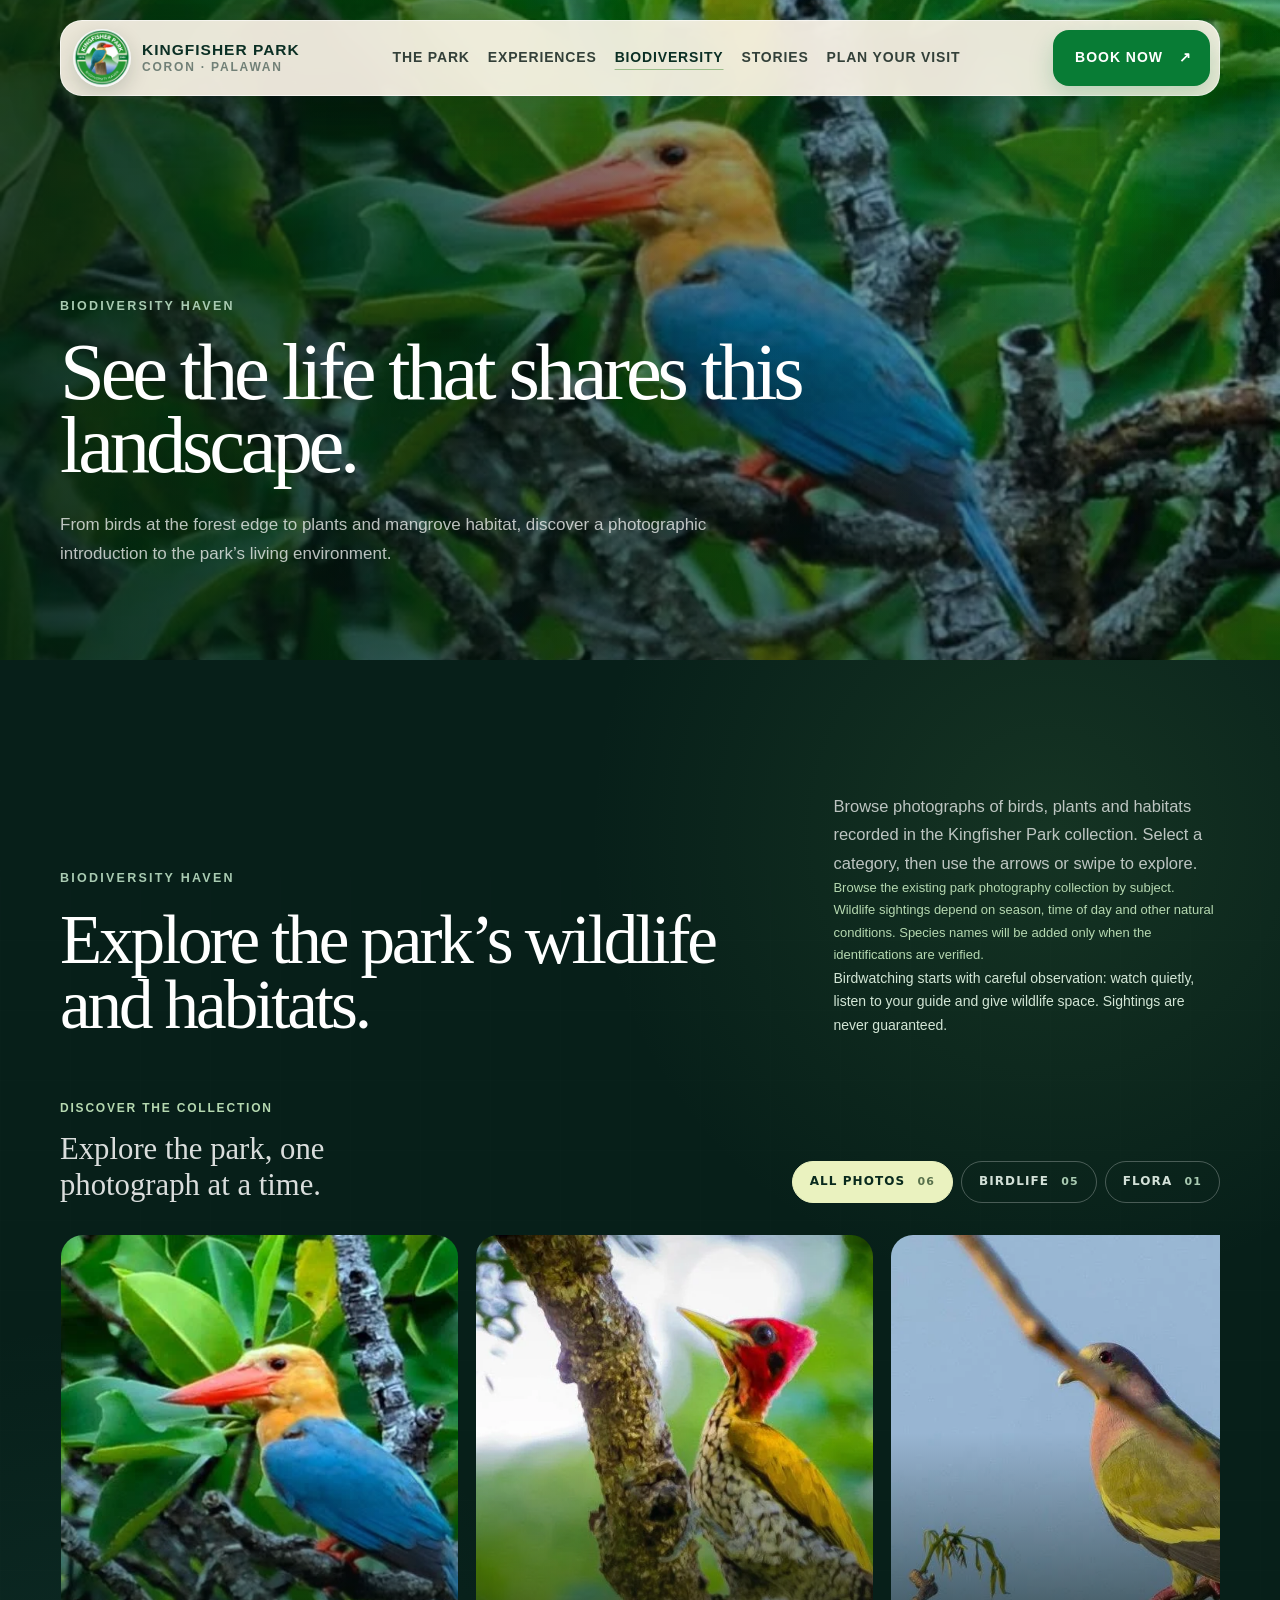
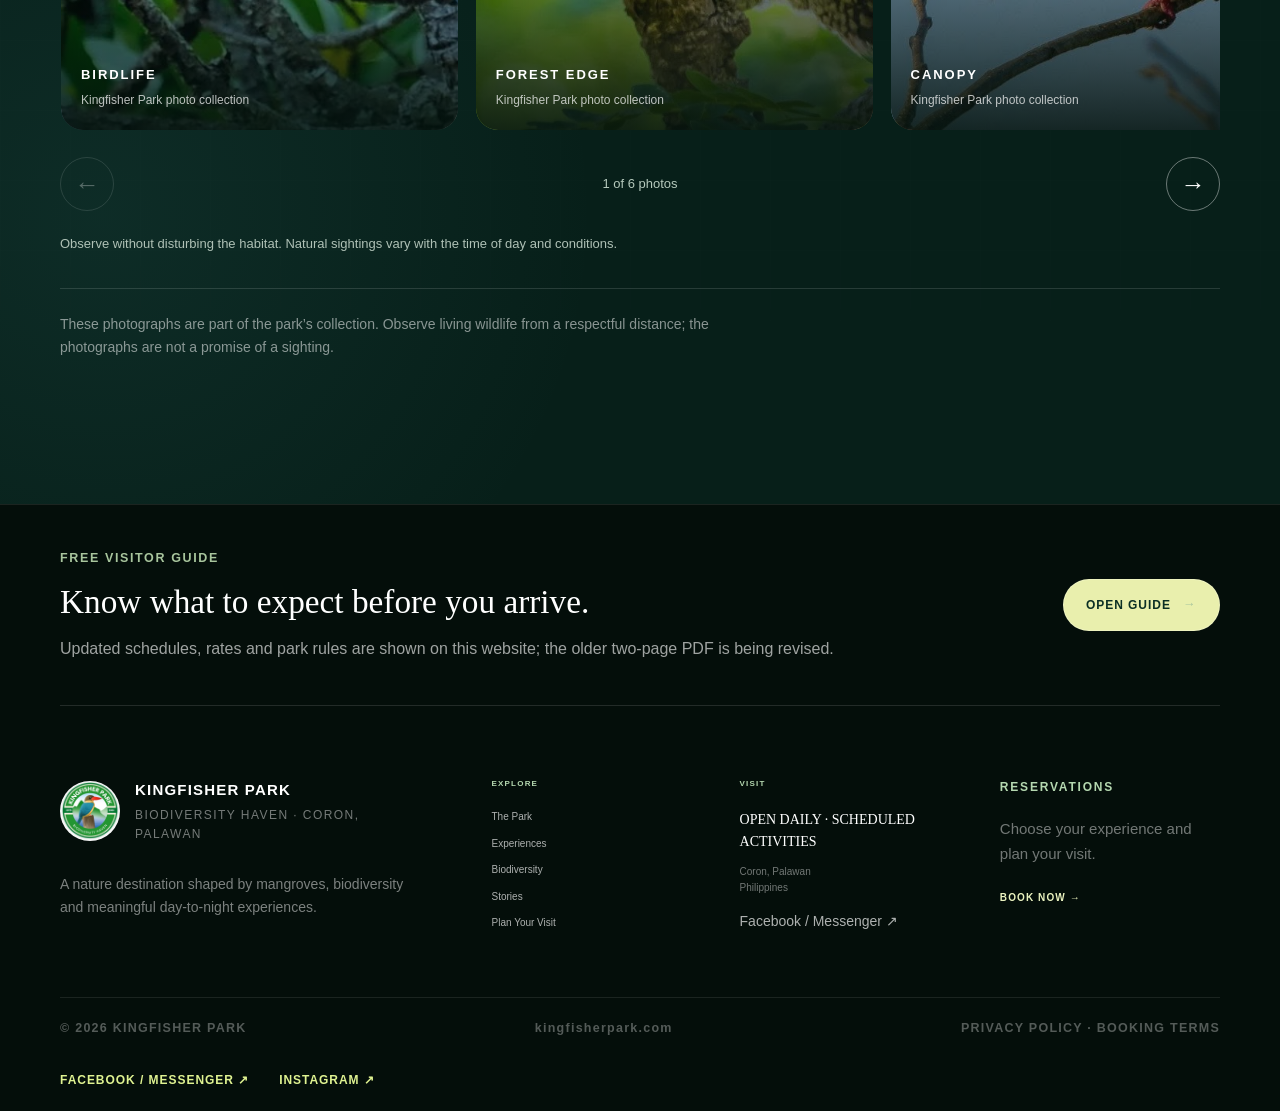
==== commit bd9798ec: "Add files via upload" ====
--- a/biodiversity.html
+++ b/biodiversity.html
@@ -1,5 +1,4 @@
 <!DOCTYPE html>
-
 <html lang="en">
 <head>
 <meta charset="utf-8"/>
@@ -8,8 +7,8 @@
 <meta content="Explore the birds, native plants, and wildlife habitats of Kingfisher Park in Coron, Palawan." name="description"/>
 <title>Biodiversity — Kingfisher Park</title>
 <link href="css/styles.css" rel="stylesheet"/>
-<link href="css/client-tour-v8.css" rel="stylesheet"/><link href="css/v9-site.css" rel="stylesheet"/><link href="css/v9-1-site.css" rel="stylesheet"/><link href="css/v9-2-site.css" rel="stylesheet"/></head>
-<body class="kp-v8 kp-v7 kp-v7-biodiversity kp-v9 kp-v91 kp-v92">
+<link href="css/client-tour-v8.css" rel="stylesheet"/><link href="css/v9-site.css" rel="stylesheet"/><link href="css/v9-1-site.css" rel="stylesheet"/><link href="css/v9-2-site.css" rel="stylesheet"/><link href="css/v9-3-site.css" rel="stylesheet"/></head>
+<body class="kp-v8 kp-v7 kp-v7-biodiversity kp-v9 kp-v91 kp-v92 kp-v93">
 <a class="skip-link" href="#main-content">Skip to main content</a>
 <header class="site-header" id="site-header">
 <div class="header-shell">
@@ -65,7 +64,7 @@
 </div>
 <div class="biodiversity-intro"><p>Browse photographs of birds, plants and habitats recorded in the Kingfisher Park collection. Select a category, then use the arrows or swipe to explore.</p><p class="bio-discovery-note">Browse the existing park photography collection by subject. Wildlife sightings depend on season, time of day and other natural conditions. Species names will be added only when the identifications are verified.</p><p class="v91-bird-note">Birdwatching starts with careful observation: watch quietly, listen to your guide and give wildlife space. Sightings are never guaranteed.</p></div>
 </div>
-<div class="v7-wildlife-explorer" data-wildlife-explorer=""><div class="v7-wildlife-header"><div><span class="v7-eyebrow">DISCOVER THE COLLECTION</span><p>Explore the park, one photograph at a time.</p></div><div aria-label="Wildlife photograph categories" class="v7-wildlife-tabs" role="tablist"><button aria-controls="v7-gallery-all" aria-selected="true" id="v7-tab-all" role="tab" type="button">ALL PHOTOS <small>06</small></button><button aria-controls="v7-gallery-birds" aria-selected="false" id="v7-tab-birds" role="tab" tabindex="-1" type="button">BIRDLIFE <small>05</small></button><button aria-controls="v7-gallery-flora" aria-selected="false" id="v7-tab-flora" role="tab" tabindex="-1" type="button">FLORA <small>01</small></button></div></div><div aria-label="All photographs" class="v7-wildlife-panel" id="v7-gallery-all" role="tabpanel"><div aria-label="All photo gallery; scroll horizontally to explore" class="v7-wildlife-track" tabindex="0"><figure class="v7-wildlife-card"><img alt="Colorful bird perched among mangrove leaves" decoding="async" loading="lazy" src="assets/images/biodiversity/birdlife-01.webp"/><figcaption><span>BIRDLIFE</span><small>Kingfisher Park photo collection</small></figcaption></figure><figure class="v7-wildlife-card"><img alt="Red-headed forest bird on a tree trunk" decoding="async" loading="lazy" src="assets/images/biodiversity/birdlife-02.webp"/><figcaption><span>FOREST EDGE</span><small>Kingfisher Park photo collection</small></figcaption></figure><figure class="v7-wildlife-card"><img alt="Turquoise and dark tropical bird perched on a branch" decoding="async" loading="lazy" src="assets/images/biodiversity/birdlife-03.webp"/><figcaption><span>CANOPY</span><small>Kingfisher Park photo collection</small></figcaption></figure><figure class="v7-wildlife-card"><img alt="Bird photographed among vegetation" decoding="async" loading="lazy" src="assets/images/biodiversity/birdlife-04.webp"/><figcaption><span>FOREST LIFE</span><small>Kingfisher Park photo collection</small></figcaption></figure><figure class="v7-wildlife-card"><img alt="Dark blue forest bird perched on a branch" decoding="async" loading="lazy" src="assets/images/biodiversity/birdlife-05.webp"/><figcaption><span>BIRDLIFE</span><small>Kingfisher Park photo collection</small></figcaption></figure><figure class="v7-wildlife-card"><img alt="Pink flowering plant among green foliage" decoding="async" loading="lazy" src="assets/images/biodiversity/flora-01.webp"/><figcaption><span>FLORA</span><small>Kingfisher Park photo collection</small></figcaption></figure></div><div class="v7-wildlife-toolbar"><span aria-live="polite" class="v7-wildlife-status" role="status">1 of 6 photos</span><div class="v7-wildlife-controls"><button aria-label="Previous photo" data-gallery-prev="" type="button">←</button><button aria-label="Next photo" data-gallery-next="" type="button">→</button></div></div></div><div aria-label="Birdlife photographs" class="v7-wildlife-panel" hidden="" id="v7-gallery-birds" role="tabpanel"><div aria-label="Birdlife photo gallery; scroll horizontally to explore" class="v7-wildlife-track" tabindex="0"><figure class="v7-wildlife-card"><img alt="Colorful bird perched among mangrove leaves" decoding="async" loading="lazy" src="assets/images/biodiversity/birdlife-01.webp"/><figcaption><span>BIRDLIFE</span><small>Kingfisher Park photo collection</small></figcaption></figure><figure class="v7-wildlife-card"><img alt="Red-headed forest bird on a tree trunk" decoding="async" loading="lazy" src="assets/images/biodiversity/birdlife-02.webp"/><figcaption><span>FOREST EDGE</span><small>Kingfisher Park photo collection</small></figcaption></figure><figure class="v7-wildlife-card"><img alt="Turquoise and dark tropical bird perched on a branch" decoding="async" loading="lazy" src="assets/images/biodiversity/birdlife-03.webp"/><figcaption><span>CANOPY</span><small>Kingfisher Park photo collection</small></figcaption></figure><figure class="v7-wildlife-card"><img alt="Bird photographed among vegetation" decoding="async" loading="lazy" src="assets/images/biodiversity/birdlife-04.webp"/><figcaption><span>FOREST LIFE</span><small>Kingfisher Park photo collection</small></figcaption></figure><figure class="v7-wildlife-card"><img alt="Dark blue forest bird perched on a branch" decoding="async" loading="lazy" src="assets/images/biodiversity/birdlife-05.webp"/><figcaption><span>BIRDLIFE</span><small>Kingfisher Park photo collection</small></figcaption></figure></div><div class="v7-wildlife-toolbar"><span aria-live="polite" class="v7-wildlife-status" role="status">1 of 5 photos</span><div class="v7-wildlife-controls"><button aria-label="Previous photo" data-gallery-prev="" type="button">←</button><button aria-label="Next photo" data-gallery-next="" type="button">→</button></div></div></div><div aria-label="Flora photographs" class="v7-wildlife-panel" hidden="" id="v7-gallery-flora" role="tabpanel"><div aria-label="Flora photo gallery; scroll horizontally to explore" class="v7-wildlife-track" tabindex="0"><figure class="v7-wildlife-card"><img alt="Pink flowering plant among green foliage" decoding="async" loading="lazy" src="assets/images/biodiversity/flora-01.webp"/><figcaption><span>FLORA</span><small>Kingfisher Park photo collection</small></figcaption></figure></div><div class="v7-wildlife-toolbar"><span aria-live="polite" class="v7-wildlife-status" role="status">1 of 1 photos</span><div class="v7-wildlife-controls"><button aria-label="Previous photo" data-gallery-prev="" type="button">←</button><button aria-label="Next photo" data-gallery-next="" type="button">→</button></div></div></div><p class="v7-wildlife-footnote">Observe without disturbing the habitat. Natural sightings vary with the time of day and conditions.</p></div>
+<div class="v7-wildlife-explorer" data-wildlife-explorer=""><div class="v7-wildlife-header"><div><span class="v7-eyebrow">DISCOVER THE COLLECTION</span><p>Explore the park, one photograph at a time.</p></div><div aria-label="Wildlife photograph categories" class="v7-wildlife-tabs" role="tablist"><button aria-controls="v7-gallery-all" aria-selected="true" id="v7-tab-all" role="tab" type="button">ALL PHOTOS <small>06</small></button><button aria-controls="v7-gallery-birds" aria-selected="false" id="v7-tab-birds" role="tab" tabindex="-1" type="button">BIRDLIFE <small>05</small></button><button aria-controls="v7-gallery-flora" aria-selected="false" id="v7-tab-flora" role="tab" tabindex="-1" type="button">FLORA <small>01</small></button></div></div><div aria-label="All photographs" class="v7-wildlife-panel" id="v7-gallery-all" role="tabpanel"><div aria-label="All photo gallery; scroll horizontally to explore" class="v7-wildlife-track" tabindex="0"><figure class="v7-wildlife-card"><img alt="Colorful bird perched among mangrove leaves" decoding="async" loading="lazy" src="assets/images/biodiversity/birdlife-01.webp"/><figcaption><span>BIRDLIFE</span><small>Kingfisher Park photo collection</small></figcaption></figure><figure class="v7-wildlife-card"><img alt="Red-headed forest bird on a tree trunk" decoding="async" loading="lazy" src="assets/images/biodiversity/birdlife-02.webp"/><figcaption><span>FOREST EDGE</span><small>Kingfisher Park photo collection</small></figcaption></figure><figure class="v7-wildlife-card"><img alt="Turquoise and dark tropical bird perched on a branch" decoding="async" loading="lazy" src="assets/images/biodiversity/birdlife-03.webp"/><figcaption><span>CANOPY</span><small>Kingfisher Park photo collection</small></figcaption></figure><figure class="v7-wildlife-card"><img alt="Bird photographed among vegetation" decoding="async" loading="lazy" src="assets/images/biodiversity/birdlife-04.webp"/><figcaption><span>FOREST LIFE</span><small>Kingfisher Park photo collection</small></figcaption></figure><figure class="v7-wildlife-card"><img alt="Dark blue forest bird perched on a branch" decoding="async" loading="lazy" src="assets/images/biodiversity/birdlife-05.webp"/><figcaption><span>BIRDLIFE</span><small>Kingfisher Park photo collection</small></figcaption></figure><figure class="v7-wildlife-card"><img alt="Large mature tree within a forest interior" decoding="async" loading="lazy" src="assets/images/nov21-client-photo-pack/kp-large-tree-forest-interior.webp"/><figcaption><span>FLORA</span><small>Kingfisher Park photo collection</small></figcaption></figure></div><div class="v7-wildlife-toolbar"><span aria-live="polite" class="v7-wildlife-status" role="status">1 of 6 photos</span><div class="v7-wildlife-controls"><button aria-label="Previous photo" data-gallery-prev="" type="button">←</button><button aria-label="Next photo" data-gallery-next="" type="button">→</button></div></div></div><div aria-label="Birdlife photographs" class="v7-wildlife-panel" hidden="" id="v7-gallery-birds" role="tabpanel"><div aria-label="Birdlife photo gallery; scroll horizontally to explore" class="v7-wildlife-track" tabindex="0"><figure class="v7-wildlife-card"><img alt="Colorful bird perched among mangrove leaves" decoding="async" loading="lazy" src="assets/images/biodiversity/birdlife-01.webp"/><figcaption><span>BIRDLIFE</span><small>Kingfisher Park photo collection</small></figcaption></figure><figure class="v7-wildlife-card"><img alt="Red-headed forest bird on a tree trunk" decoding="async" loading="lazy" src="assets/images/biodiversity/birdlife-02.webp"/><figcaption><span>FOREST EDGE</span><small>Kingfisher Park photo collection</small></figcaption></figure><figure class="v7-wildlife-card"><img alt="Turquoise and dark tropical bird perched on a branch" decoding="async" loading="lazy" src="assets/images/biodiversity/birdlife-03.webp"/><figcaption><span>CANOPY</span><small>Kingfisher Park photo collection</small></figcaption></figure><figure class="v7-wildlife-card"><img alt="Bird photographed among vegetation" decoding="async" loading="lazy" src="assets/images/biodiversity/birdlife-04.webp"/><figcaption><span>FOREST LIFE</span><small>Kingfisher Park photo collection</small></figcaption></figure><figure class="v7-wildlife-card"><img alt="Dark blue forest bird perched on a branch" decoding="async" loading="lazy" src="assets/images/biodiversity/birdlife-05.webp"/><figcaption><span>BIRDLIFE</span><small>Kingfisher Park photo collection</small></figcaption></figure></div><div class="v7-wildlife-toolbar"><span aria-live="polite" class="v7-wildlife-status" role="status">1 of 5 photos</span><div class="v7-wildlife-controls"><button aria-label="Previous photo" data-gallery-prev="" type="button">←</button><button aria-label="Next photo" data-gallery-next="" type="button">→</button></div></div></div><div aria-label="Flora photographs" class="v7-wildlife-panel" hidden="" id="v7-gallery-flora" role="tabpanel"><div aria-label="Flora photo gallery; scroll horizontally to explore" class="v7-wildlife-track" tabindex="0"><figure class="v7-wildlife-card"><img alt="Pink flowering plant among green foliage" decoding="async" loading="lazy" src="assets/images/biodiversity/flora-01.webp"/><figcaption><span>FLORA</span><small>Kingfisher Park photo collection</small></figcaption></figure></div><div class="v7-wildlife-toolbar"><span aria-live="polite" class="v7-wildlife-status" role="status">1 of 1 photos</span><div class="v7-wildlife-controls"><button aria-label="Previous photo" data-gallery-prev="" type="button">←</button><button aria-label="Next photo" data-gallery-next="" type="button">→</button></div></div></div><p class="v7-wildlife-footnote">Observe without disturbing the habitat. Natural sightings vary with the time of day and conditions.</p></div>
 <div class="bio-footer">
 <p>These photographs are part of the park’s collection. Observe living wildlife from a respectful distance; the photographs are not a promise of a sighting.</p>
 </div>
@@ -74,7 +73,7 @@
 </main>
 <a aria-label="Book a Kingfisher Park experience" class="mobile-sticky-book" href="booking.html">
 <span>
-<small>OPEN 1:00 PM — 9:00 PM</small>
+<small>BEACH &amp; BERAE · ADVANCE BOOKING</small>
 <strong>BOOK YOUR EXPERIENCE</strong>
 </span>
 <span aria-hidden="true" class="mobile-sticky-arrow">→</span>
@@ -84,7 +83,7 @@
 <div>
 <span>FREE VISITOR GUIDE</span>
 <strong>Know what to expect before you arrive.</strong>
-<p>Current hours, experience rates, tide notes and responsible-viewing reminders in one place.</p>
+<p>Updated schedules, rates and park rules are shown on this website; the older two-page PDF is being revised.</p>
 </div>
 <a href="visitor-guide.html">OPEN GUIDE <span aria-hidden="true">→</span></a>
 </div>
@@ -111,7 +110,7 @@
 </nav>
 <div class="footer-visit">
 <span>VISIT</span>
-<strong>1:00 PM — 9:00 PM</strong>
+<strong>OPEN DAILY · SCHEDULED ACTIVITIES</strong>
 <p>Coron, Palawan<br/>Philippines</p>
 <a href="https://web.facebook.com/KingfisherPark" rel="noopener noreferrer" target="_blank">
           Facebook / Messenger ↗
--- a/css/v9-3-site.css
+++ b/css/v9-3-site.css
@@ -0,0 +1,52 @@
+/* KP V9.3 - November 21 client decisions. All prior V9.2 design CSS remains intact. */
+.kp-v93 .v93-eyebrow{display:block;color:#BDE7B7;font:800 12px/1.5 Inter,Arial,sans-serif;letter-spacing:.16em;text-transform:uppercase;margin-bottom:18px}
+.kp-v93 .v93-text-link{display:inline-flex;color:#BFE9BD;font-weight:800;letter-spacing:.065em;text-decoration:none;border-bottom:1px solid #77B97B;padding-bottom:9px;margin-top:20px}
+.kp-v93 .v93-biolume{background:#041C20;color:#F5F8EF;padding:112px 0;position:relative;overflow:hidden}
+.kp-v93 .v93-biolume-grid{display:grid;grid-template-columns:minmax(0,1fr) minmax(0,1.12fr);gap:clamp(36px,6vw,100px);align-items:center}
+.kp-v93 .v93-biolume h2{font:400 clamp(42px,4.8vw,78px)/1.03 Georgia,'Times New Roman',serif;letter-spacing:-.05em;max-width:580px;margin:0 0 26px;color:#FFFDF8}
+.kp-v93 .v93-biolume-copy p{color:#D1DED9;line-height:1.8;max-width:620px}
+.kp-v93 .v93-biolume-copy p.v93-biolume-lead{font-size:clamp(18px,2vw,24px);line-height:1.52;color:#F2F6E9}
+.kp-v93 .v93-biolume-scene{position:relative;border-radius:28px;overflow:hidden;isolation:isolate;min-height:420px;margin:0;border:1px solid #416965;box-shadow:0 25px 70px rgba(0,0,0,.36)}
+.kp-v93 .v93-biolume-scene::after{content:'';position:absolute;inset:0;background:linear-gradient(180deg,transparent 35%,rgba(3,36,42,.8) 100%);pointer-events:none}
+.kp-v93 .v93-biolume-scene img{display:block;width:100%;height:100%;min-height:420px;object-fit:cover;filter:brightness(.76) saturate(.93)}
+.kp-v93 .v93-biolume-scene figcaption{position:absolute;z-index:3;bottom:22px;left:22px;right:22px;color:#F2F4E8;font:700 9px/1.5 Inter,Arial,sans-serif;letter-spacing:.1em}
+.kp-v93 .v93-biolume-orb{position:absolute;z-index:2;width:8px;height:8px;border-radius:50%;background:#91FFF1;box-shadow:0 0 12px 5px #2FE0C391,0 0 40px 10px #2FC2E14D;opacity:.65;pointer-events:none;animation:kpBioPulse 4s ease-in-out infinite}
+.kp-v93 .v93-biolume-orb.orb-a{left:42%;top:79%}.kp-v93 .v93-biolume-orb.orb-b{left:66%;top:73%;animation-delay:1.25s}.kp-v93 .v93-biolume-orb.orb-c{left:76%;top:83%;animation-delay:2.3s}
+@keyframes kpBioPulse{0%,100%{opacity:.15;transform:scale(.7)}50%{opacity:.8;transform:scale(1.3)}}
+.kp-v93 .v93-track-strip{background:#F6F4E9;padding:100px 0;color:#092F24}.kp-v93 .v93-track-strip h2{font:400 clamp(36px,4.2vw,62px)/1.1 Georgia,serif;max-width:900px;margin:16px 0 32px}
+.kp-v93 .v93-track-grid,.kp-v93 .v93-dual-track{display:grid;grid-template-columns:repeat(2,minmax(0,1fr));gap:20px}
+.kp-v93 .v93-track-grid article{background:#FFFDF8;border:1px solid #D8E5DB;border-radius:22px;padding:36px;min-width:0}
+.kp-v93 .v93-track-grid article>span,.kp-v93 .v93-dual-track strong{font:800 11px/1.4 Inter,Arial,sans-serif;letter-spacing:.13em;color:#14834C}
+.kp-v93 .v93-track-grid h3{font:400 33px/1.15 Georgia,serif;margin:12px 0 14px}
+.kp-v93 .v93-track-grid p{color:#53675F;line-height:1.7}.kp-v93 .v93-track-grid a{display:inline-block;color:#0A5F32;font-weight:800;margin-top:18px}
+.kp-v93 .v93-dual-track{margin:16px 0 45px}.kp-v93 .v93-dual-track>div{background:#F0F5E8;border:1px solid #DCE6DA;padding:22px;border-radius:15px;display:grid;gap:9px}
+.kp-v93 .v93-dual-track span{font-size:13px;color:#3B5346;line-height:1.6}
+.kp-v93 .v93-offering-grid-four{grid-template-columns:repeat(4,minmax(0,1fr))}
+.kp-v93 .v93-offering-grid-four .v91-offering-body{padding:22px 18px}.kp-v93 .v93-offering-grid-four .v91-offering-body h4{font-size:clamp(20px,2vw,27px)}
+.kp-v93 .v93-offering-grid-four .v91-offering-body p{font-size:14px}.kp-v93 .v93-offering-grid-four .v91-card-meta{font-size:12px}
+.kp-v93 .v93-meal-feature{display:grid;grid-template-columns:minmax(190px,.75fr) 1fr;align-items:center;gap:24px;background:#F1F4E8;border:1px solid #DBE6D9;padding:16px;border-radius:20px;margin:26px 0}
+.kp-v93 .v93-meal-feature img{width:100%;height:175px;object-fit:cover;border-radius:12px}.kp-v93 .v93-meal-feature figcaption{color:#3C5A48;font-size:14px;line-height:1.65}
+.kp-v93 .v93-meal-feature strong{display:block;font:400 26px/1.12 Georgia,serif;margin-bottom:9px;color:#0B2F24}
+.kp-v93 .v93-visit-essentials,.kp-v93 .v93-safety,.kp-v93 .v93-policy{padding:100px 0;background:#F0F4EB;color:#092F24}
+.kp-v93 .v93-safety{background:#0C3026;color:#FFFDF8}.kp-v93 .v93-visit-essentials h2,.kp-v93 .v93-safety h2,.kp-v93 .v93-policy h2{font:400 clamp(34px,4vw,60px)/1.09 Georgia,serif;margin:13px 0 35px;max-width:840px}
+.kp-v93 .v93-essentials-grid,.kp-v93 .v93-safety-grid,.kp-v93 .v93-policy-grid{display:grid;grid-template-columns:repeat(4,minmax(0,1fr));gap:16px}
+.kp-v93 .v93-essentials-grid article,.kp-v93 .v93-safety-grid article,.kp-v93 .v93-policy-grid article{min-width:0;background:#FFFDF8;color:#092F24;border-radius:16px;padding:22px;border:1px solid #DAE7DA}
+.kp-v93 .v93-safety-grid{grid-template-columns:repeat(3,minmax(0,1fr))}.kp-v93 .v93-safety-grid article{background:#174B3C;color:#EFF8EC;border-color:#326650}
+.kp-v93 .v93-safety-grid strong{display:block;font:400 24px/1.1 Georgia,serif;margin-bottom:14px}.kp-v93 .v93-safety-grid p{color:#DDE8DD;line-height:1.65}
+.kp-v93 .v93-policy-grid span,.kp-v93 .v93-essentials-grid span{color:#17834C;font-weight:800;font-size:11px;letter-spacing:.09em}
+.kp-v93 .v93-policy-grid h3,.kp-v93 .v93-essentials-grid h3{font:400 26px/1.15 Georgia,serif;margin:12px 0}
+.kp-v93 .v93-policy-grid p,.kp-v93 .v93-essentials-grid p{color:#53675F;font-size:14px;line-height:1.68}
+.kp-v93 .v93-arrival{padding:100px 0;background:#F9F6EE}.kp-v93 .v93-arrival-grid{display:grid;grid-template-columns:1.1fr .9fr;gap:50px;align-items:center}.kp-v93 .v93-arrival h2{font:400 clamp(36px,4vw,60px)/1.1 Georgia,serif;margin:12px 0 24px}.kp-v93 .v93-arrival p{line-height:1.72;color:#516357}.kp-v93 .v93-arrival a{color:#087C35}
+.kp-v93 .v93-arrival figure{position:relative;margin:0}.kp-v93 .v93-arrival img{width:100%;height:490px;object-fit:cover;border-radius:26px}.kp-v93 .v93-arrival figcaption{font-size:10px;color:#506759;margin-top:10px;letter-spacing:.09em}
+.kp-v93 .v93-guide-update{background:#ECF2E8;padding:28px 0;border-top:1px solid #CDDCCF;border-bottom:1px solid #CDDCCF}.kp-v93 .v93-guide-update p{max-width:1000px;color:#3E5448;line-height:1.65}
+.kp-v93 .v93-guide-update .v93-warning{background:#FFF5E9;border-left:4px solid #D47C29;padding:12px 18px}
+.kp-v93 .v93-booking-hero{padding:145px 0 90px;background:#0B2F24;color:#FFFDF8}.kp-v93 .v93-booking-hero h1{font:400 clamp(46px,6.5vw,96px)/1.02 Georgia,serif;max-width:920px;letter-spacing:-.04em;margin:20px 0 25px}
+.kp-v93 .v93-booking-hero p{font-size:19px;max-width:810px;color:#E0ECE0;line-height:1.68}.kp-v93 .v93-booking-hero .button{margin-top:28px}
+.kp-v93 .v93-booking-summary{padding:75px 0 100px;background:#F9F7EF}.kp-v93 .v93-booking-notice{padding:22px 26px;background:#E7F1DE;border:1px solid #CDE3CD;border-radius:18px;color:#234935;line-height:1.65}
+.kp-v93 .v93-booking-columns{display:grid;grid-template-columns:repeat(2,minmax(0,1fr));gap:28px;margin-top:26px}.kp-v93 .v93-booking-columns article{background:#FFFDF8;border-radius:24px;padding:38px;border:1px solid #D9E5D8}
+.kp-v93 .v93-booking-columns article>span{color:#158B47;font-weight:800;letter-spacing:.1em;font-size:12px}.kp-v93 .v93-booking-columns h2{font:400 38px/1.1 Georgia,serif;margin:15px 0}
+.kp-v93 .v93-booking-columns li{padding:7px 0;line-height:1.55}.kp-v93 .v93-booking-columns p{line-height:1.7;color:#46594E}
+@media(max-width:1100px){.kp-v93 .v93-offering-grid-four{grid-template-columns:repeat(2,minmax(0,1fr))}.kp-v93 .v93-essentials-grid,.kp-v93 .v93-policy-grid{grid-template-columns:repeat(2,minmax(0,1fr))}}
+@media(max-width:800px){.kp-v93 .v93-biolume-grid,.kp-v93 .v93-arrival-grid{grid-template-columns:1fr}.kp-v93 .v93-safety-grid{grid-template-columns:repeat(2,minmax(0,1fr))}.kp-v93 .v93-biolume{padding:80px 0}.kp-v93 .v93-biolume-scene,.kp-v93 .v93-biolume-scene img{min-height:330px}.kp-v93 .v93-track-grid{grid-template-columns:1fr}.kp-v93 .v93-visit-essentials,.kp-v93 .v93-safety,.kp-v93 .v93-policy,.kp-v93 .v93-arrival{padding:70px 0}}
+@media(max-width:650px){.kp-v93 .v93-offering-grid-four,.kp-v93 .v93-essentials-grid,.kp-v93 .v93-policy-grid,.kp-v93 .v93-safety-grid,.kp-v93 .v93-booking-columns,.kp-v93 .v93-dual-track{grid-template-columns:1fr}.kp-v93 .v93-meal-feature{grid-template-columns:1fr}.kp-v93 .v93-track-strip{padding:75px 0}.kp-v93 .v93-biolume-scene,.kp-v93 .v93-biolume-scene img{min-height:270px}.kp-v93 .v93-track-grid article{padding:25px}.kp-v93 .v93-booking-hero{padding:105px 0 65px}.kp-v93 .v93-booking-columns article{padding:24px}}
+@media(prefers-reduced-motion:reduce){.kp-v93 .v93-biolume-orb{animation:none!important}}
